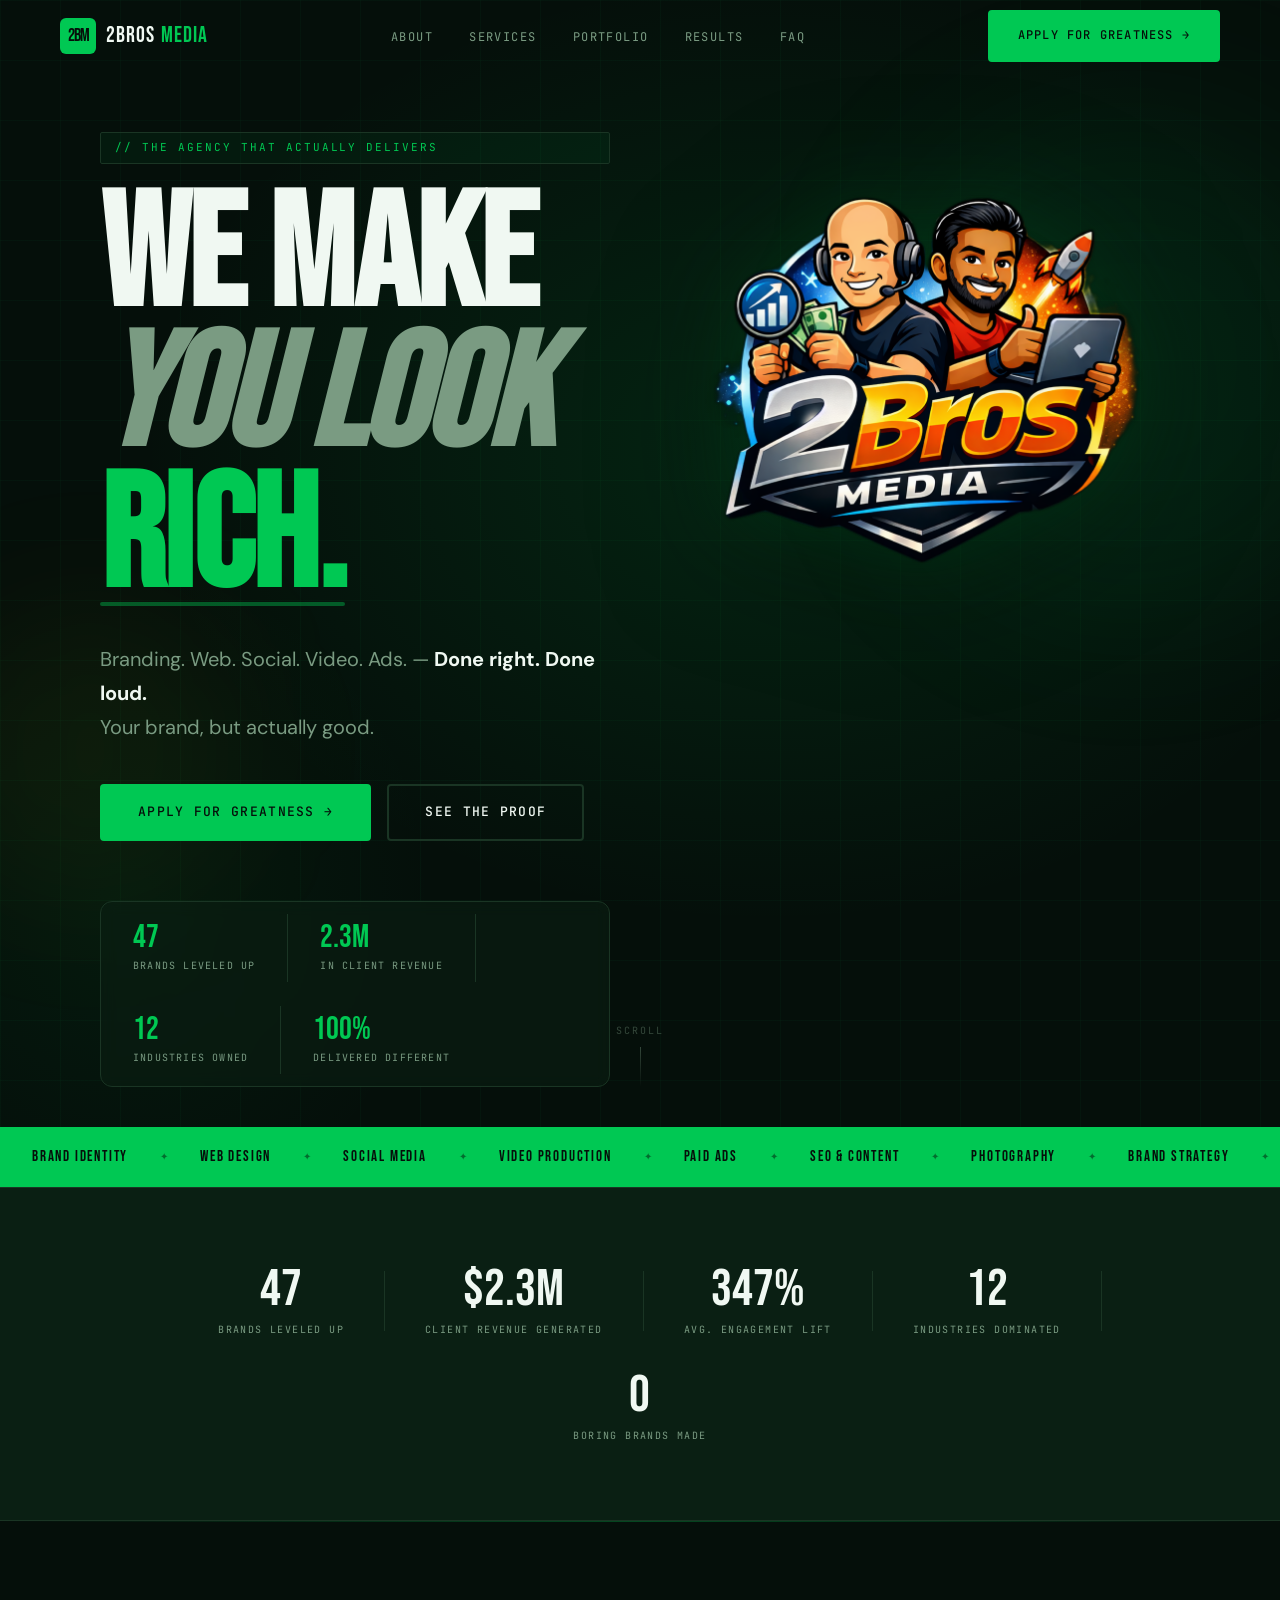
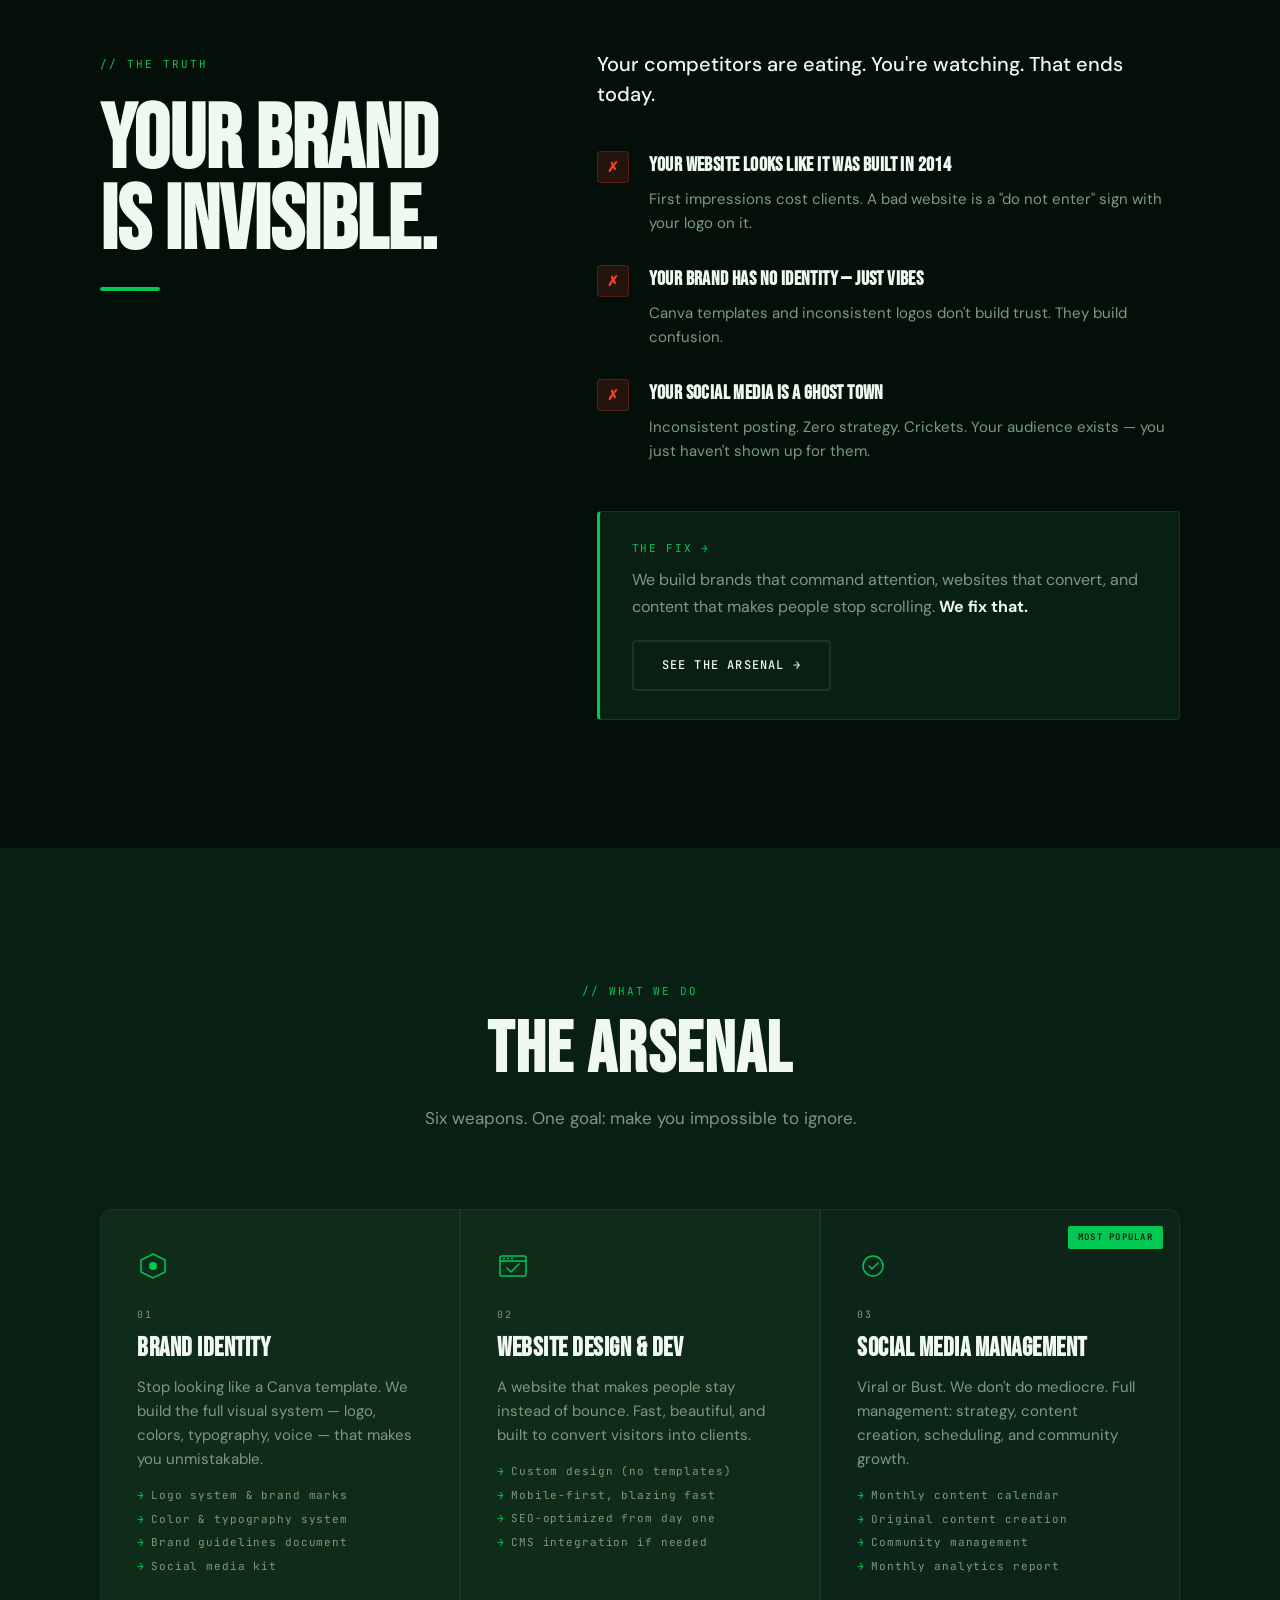
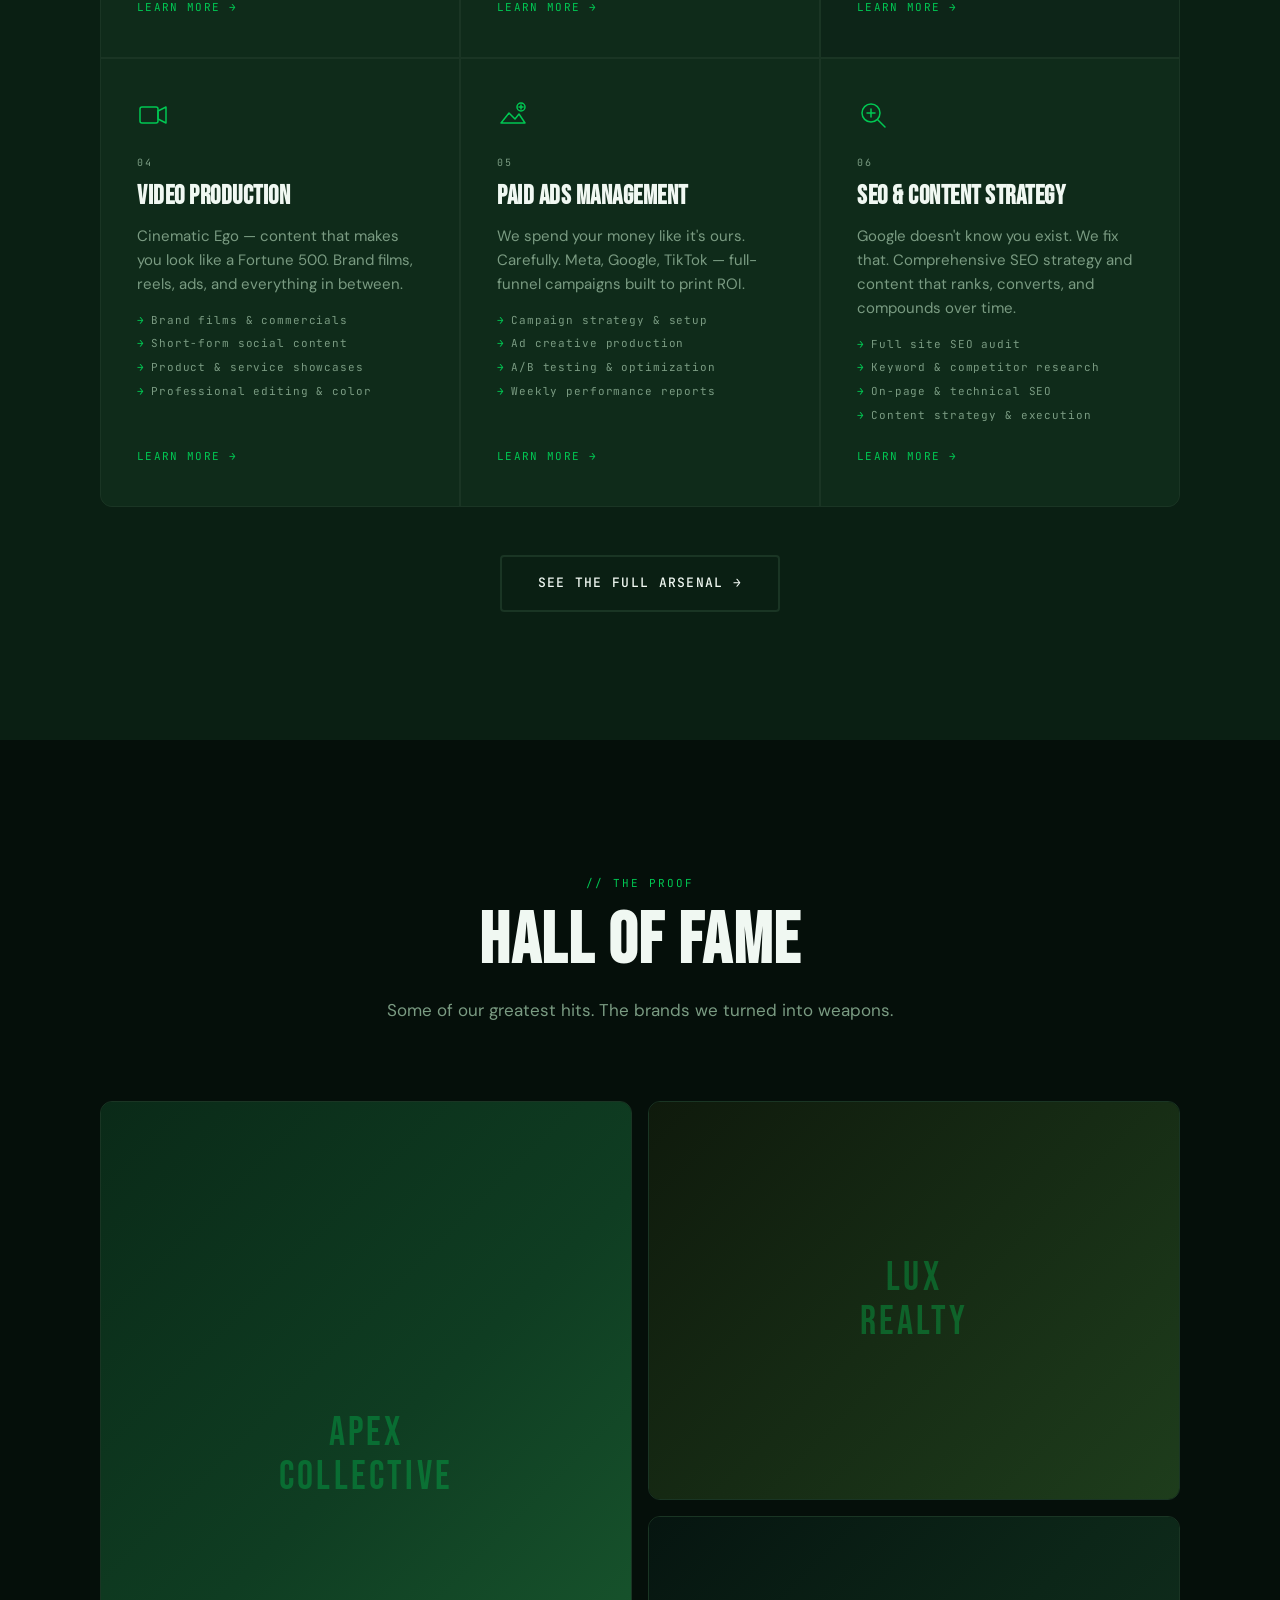
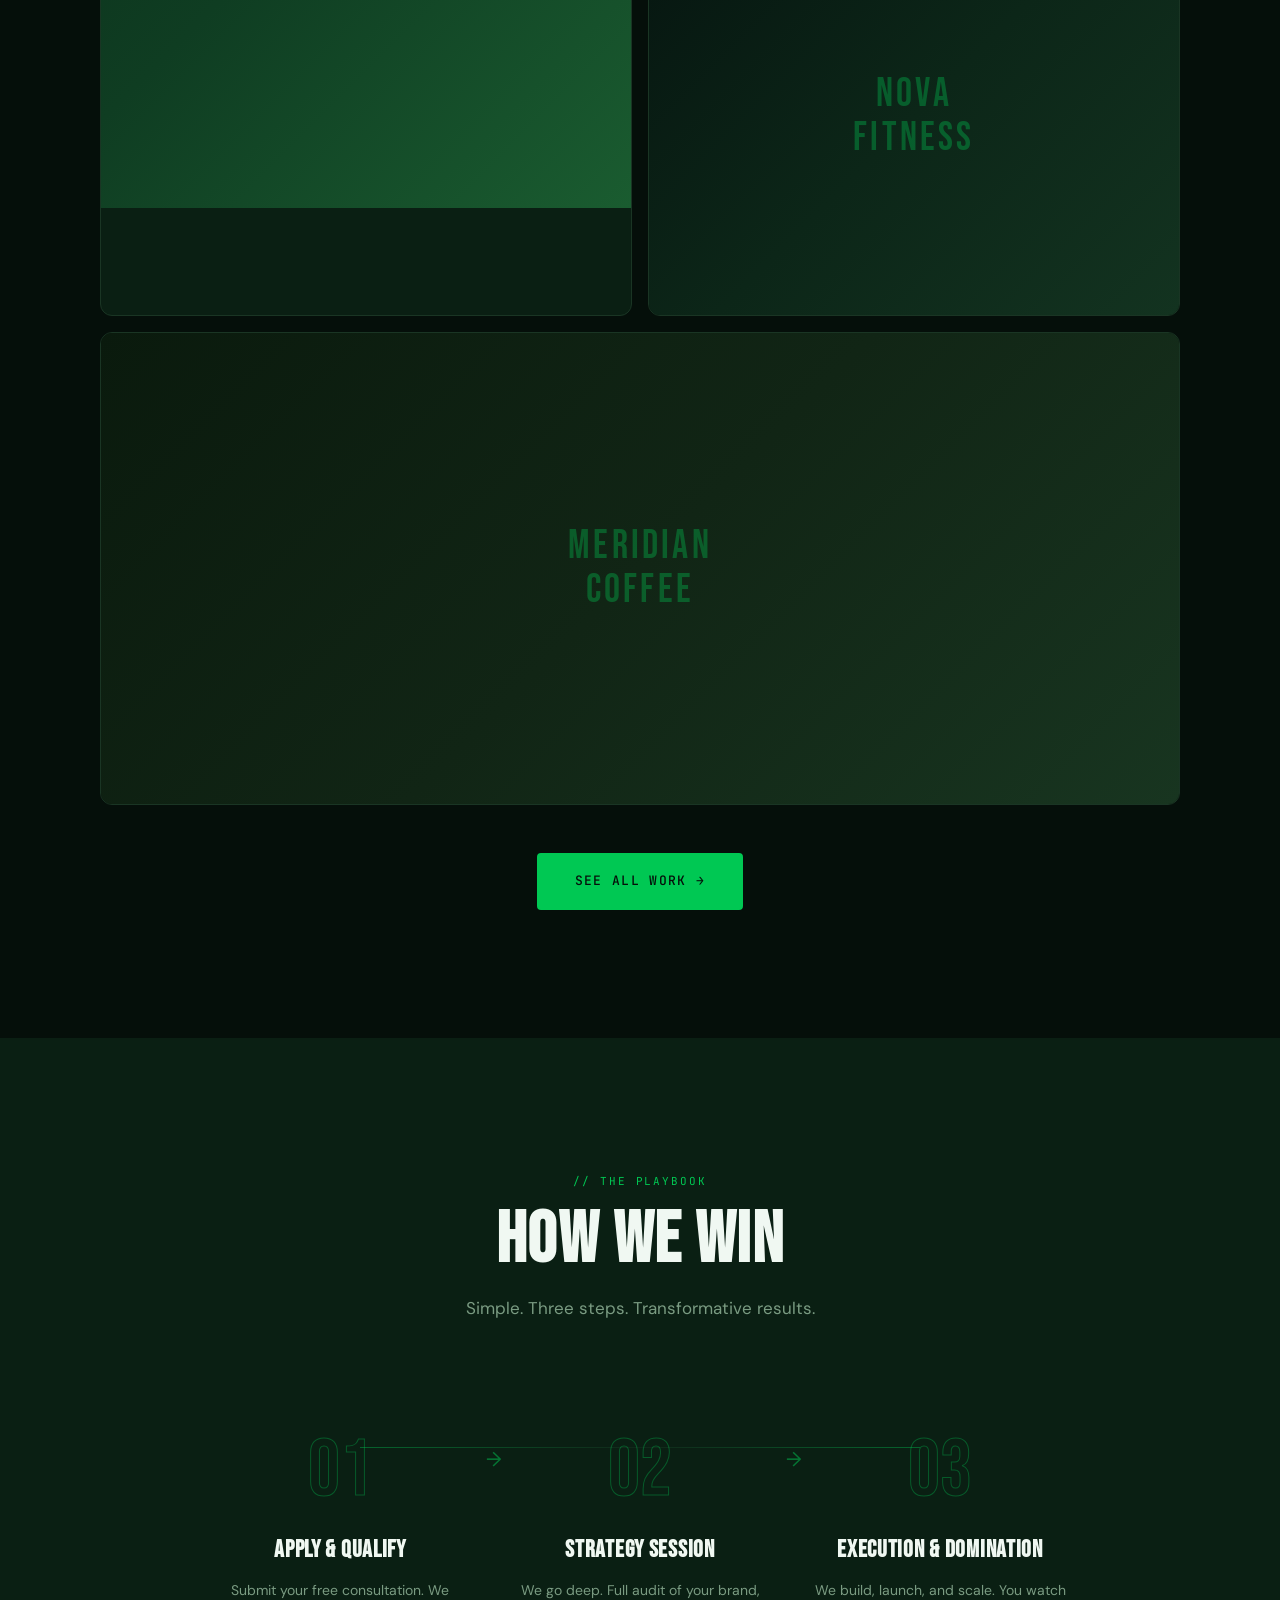
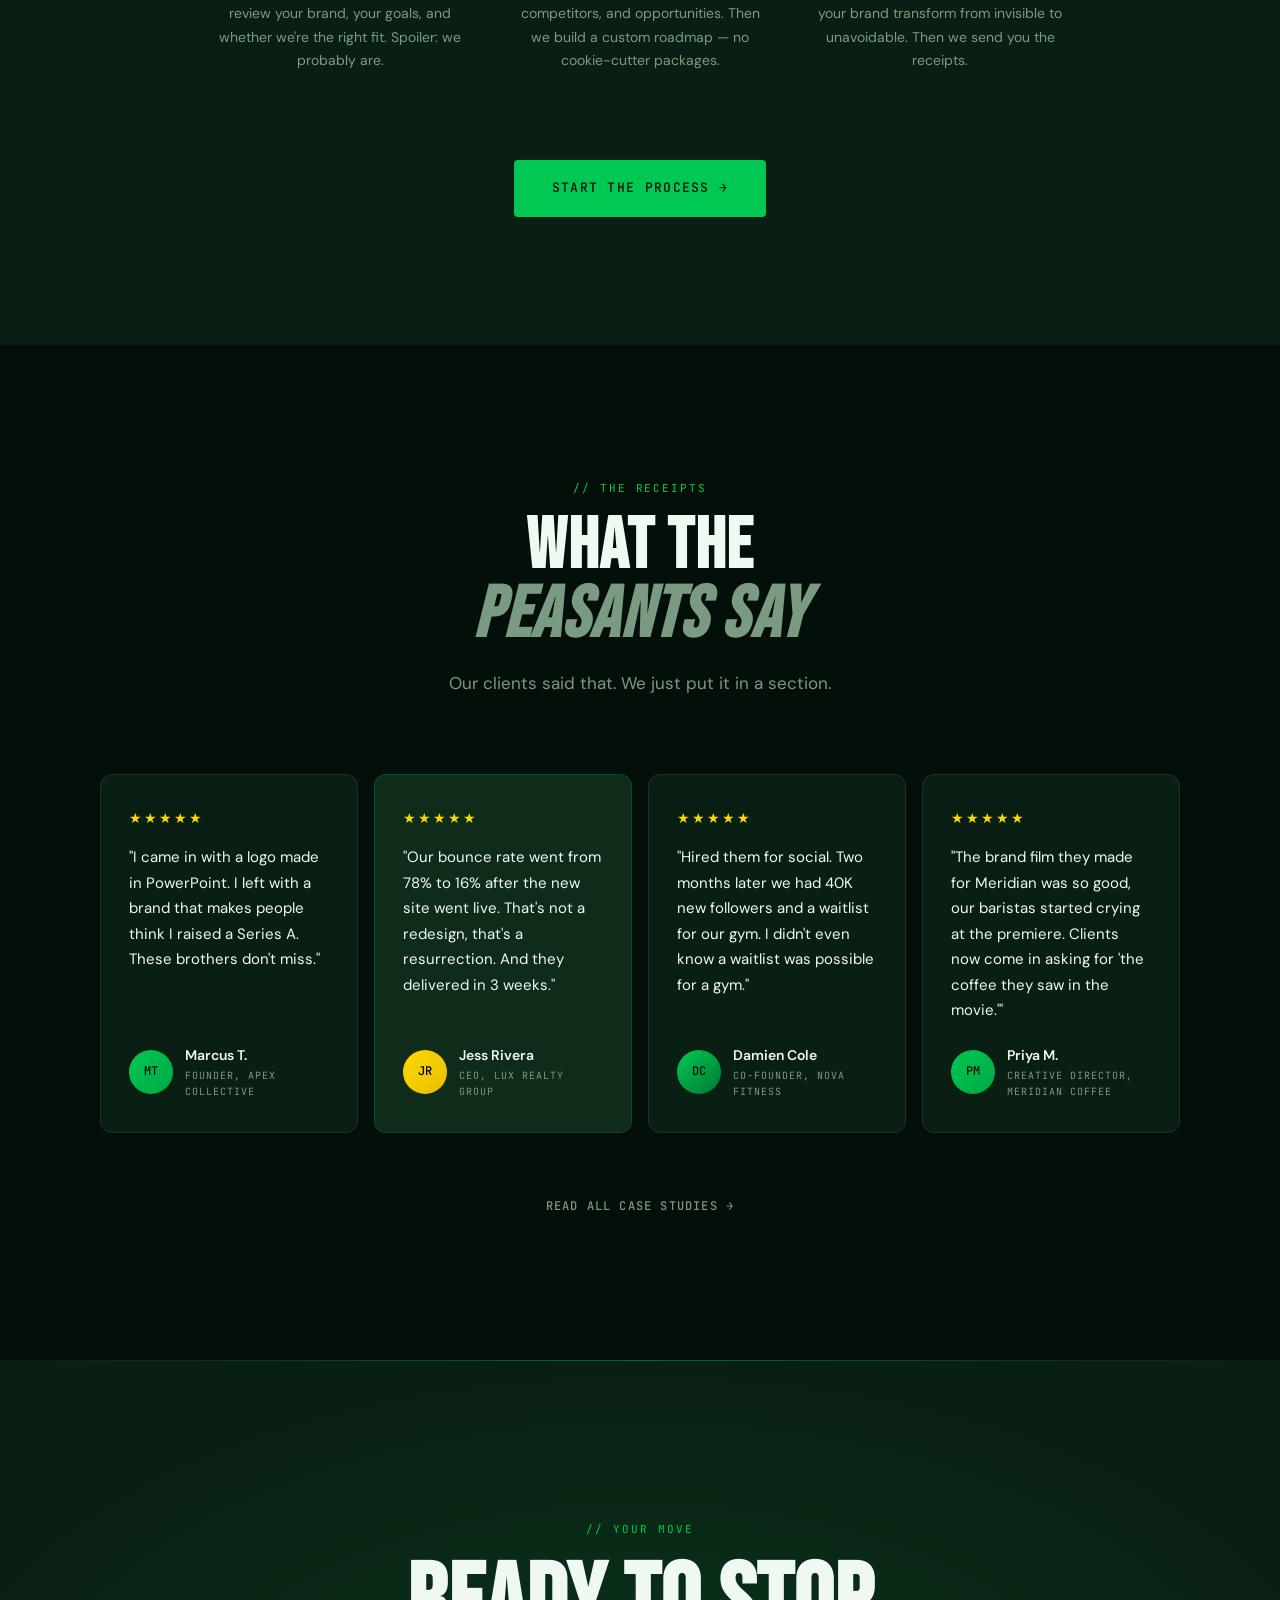
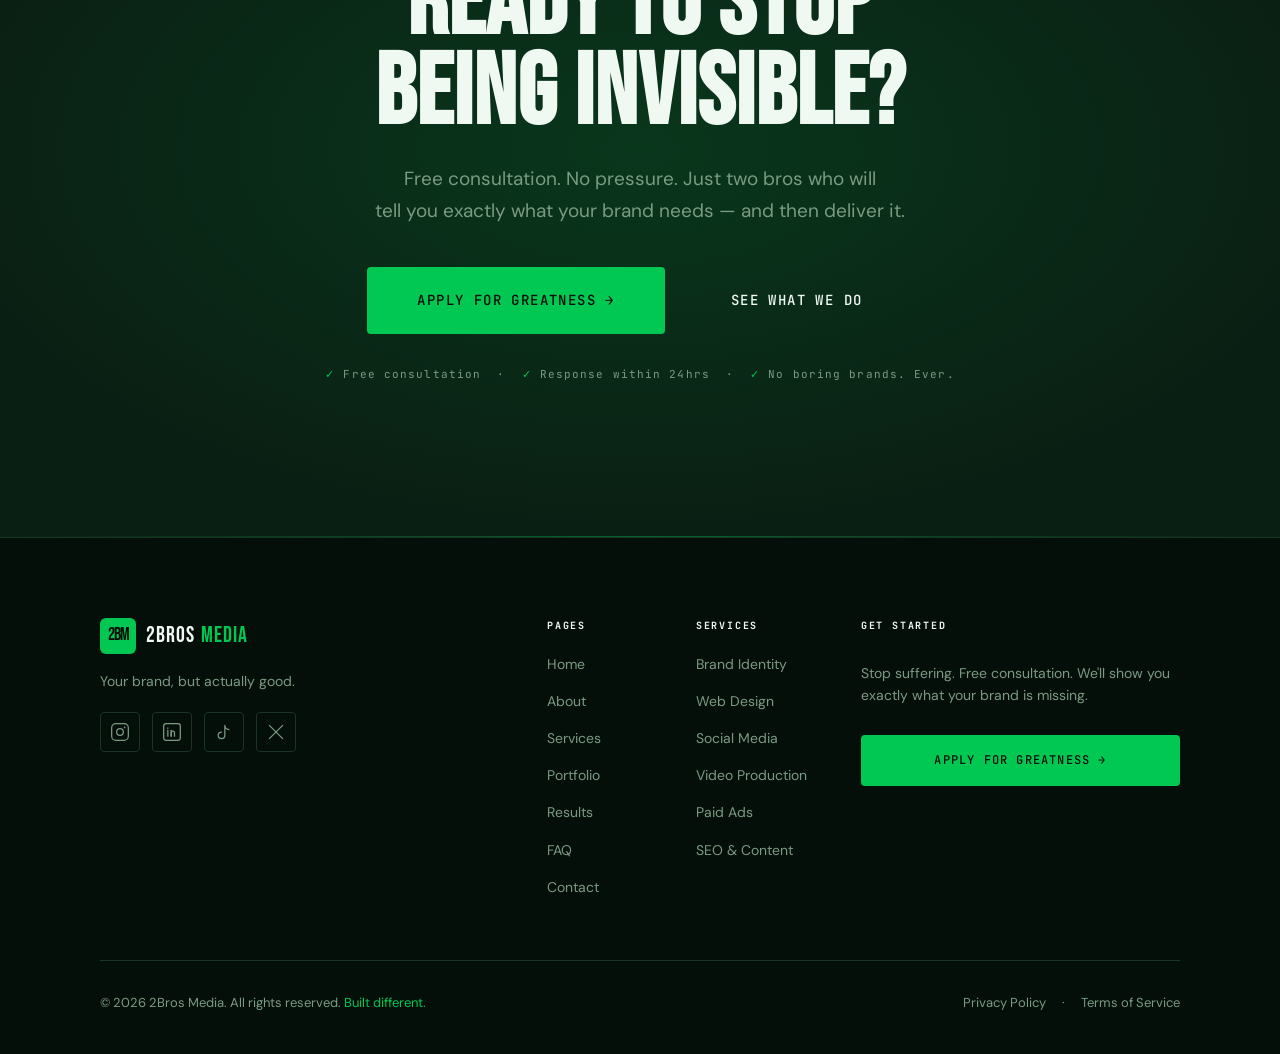
==== index.html @ 8191efb5 "Add GA4 button and conversion tracking Add GA4 button and conversion tracking" ====
<!DOCTYPE html>
<html lang="en">
<head>
  <!-- ============================================================
       PRIMARY META TAGS
  ============================================================ -->
  <meta charset="UTF-8">
  <meta name="viewport" content="width=device-width, initial-scale=1.0">
  <title>2Bros Media | Creative Agency That Actually Delivers</title>
  <meta name="description" content="2Bros Media is a creative agency that makes your brand look rich. Branding, web design, social media, video production, and paid ads — done right, done loud.">
  <meta name="keywords" content="creative agency, branding, web design, social media management, video production, paid ads, SEO, content strategy">
  <meta name="author" content="2Bros Media">
  <link rel="canonical" href="https://2bros.click/">

  <!-- Open Graph -->
  <meta property="og:type" content="website">
  <meta property="og:url" content="https://2bros.click/">
  <meta property="og:title" content="2Bros Media | Creative Agency That Actually Delivers">
  <meta property="og:description" content="We make your brand look rich. Branding, web, social, video — done right, done loud.">
  <meta property="og:image" content="https://2bros.click/assets/images/og-image.jpg">

  <!-- Twitter -->
  <meta name="twitter:card" content="summary_large_image">
  <meta name="twitter:site" content="@2brosmedia">
  <meta name="twitter:title" content="2Bros Media | Creative Agency That Actually Delivers">
  <meta name="twitter:description" content="We make your brand look rich. Branding, web, social, video — done right, done loud.">
  <meta name="twitter:image" content="https://2bros.click/assets/images/og-image.jpg">

  <!-- Favicons -->
  <link rel="icon" type="image/x-icon" href="/favicon.ico">
  <link rel="icon" type="image/png" sizes="32x32" href="/assets/images/favicon-32x32.png">
  <link rel="apple-touch-icon" href="/assets/images/apple-touch-icon.png">

  <!-- Structured Data -->
  <script type="application/ld+json">
  {
    "@context": "https://schema.org",
    "@type": "LocalBusiness",
    "name": "2Bros Media",
    "description": "Creative media agency specializing in branding, web design, social media, and video production.",
    "url": "https://2bros.click",
    "logo": "https://2bros.click/assets/images/logo.svg",
    "sameAs": [
      "https://instagram.com/2brosmedia",
      "https://linkedin.com/company/2brosmedia"
    ]
  }
  </script>

  <!-- Google Fonts Preconnect -->
  <link rel="preconnect" href="https://fonts.googleapis.com">
  <link rel="preconnect" href="https://fonts.gstatic.com" crossorigin>
  <link href="https://fonts.googleapis.com/css2?family=Bebas+Neue&family=DM+Sans:ital,opsz,wght@0,9..40,300;0,9..40,400;0,9..40,500;0,9..40,600;1,9..40,400&family=JetBrains+Mono:wght@400;500&display=swap" rel="stylesheet">

  <!-- ============================================================
       CRITICAL ABOVE-THE-FOLD CSS (inlined for performance)
  ============================================================ -->
  <style>
    /* ---- RESET & BASE ---- */
    *, *::before, *::after { box-sizing: border-box; margin: 0; padding: 0; }
    html { scroll-behavior: smooth; }
    body {
      background: var(--color-bg);
      color: var(--color-white);
      font-family: var(--font-body);
      font-size: 17px;
      line-height: 1.6;
      overflow-x: hidden;
    }
    img { display: block; max-width: 100%; }
    a { color: inherit; text-decoration: none; }
    ul { list-style: none; }
    button { cursor: pointer; border: none; background: none; font: inherit; }

    /* ---- CSS VARIABLES ---- */
    :root {
      --color-bg:        #050f0a;
      --color-surface:   #0a1f13;
      --color-surface-2: #0f2b1a;
      --color-emerald:   #00c853;
      --color-emerald-dim: #00a844;
      --color-gold:      #ffd700;
      --color-white:     #f0f8f2;
      --color-muted:     #7a9b82;
      --color-border:    #1a3524;
      --color-danger:    #ff3b30;

      --font-display: 'Bebas Neue', 'Impact', sans-serif;
      --font-body:    'DM Sans', 'Helvetica Neue', sans-serif;
      --font-mono:    'JetBrains Mono', monospace;

      --nav-h: 72px;
      --section-pad: clamp(80px, 10vw, 140px);
      --container: 1200px;
      --gutter: clamp(20px, 5vw, 60px);
      --radius: 4px;
      --radius-lg: 12px;
    }

    /* ---- NAV — CRITICAL ---- */
    .nav {
      position: fixed;
      top: 0; left: 0; right: 0;
      z-index: 1000;
      height: var(--nav-h);
      display: flex;
      align-items: center;
      padding: 0 var(--gutter);
      transition: background 0.3s ease, backdrop-filter 0.3s ease, border-bottom 0.3s ease;
    }
    .nav.scrolled {
      background: rgba(5, 15, 10, 0.92);
      backdrop-filter: blur(12px);
      -webkit-backdrop-filter: blur(12px);
      border-bottom: 1px solid var(--color-border);
    }
    .nav-inner {
      width: 100%;
      max-width: var(--container);
      margin: 0 auto;
      display: flex;
      align-items: center;
      justify-content: space-between;
      gap: 24px;
    }
    .nav-logo {
      display: flex;
      align-items: center;
      gap: 10px;
      flex-shrink: 0;
    }
    .nav-logo-mark {
      width: 36px;
      height: 36px;
      background: var(--color-emerald);
      border-radius: 6px;
      display: flex;
      align-items: center;
      justify-content: center;
      font-family: var(--font-display);
      font-size: 18px;
      color: var(--color-bg);
      letter-spacing: -1px;
    }
    .nav-logo-text {
      font-family: var(--font-display);
      font-size: 22px;
      letter-spacing: 0.05em;
      color: var(--color-white);
    }
    .nav-logo-text span { color: var(--color-emerald); }
    .nav-links {
      display: flex;
      align-items: center;
      gap: 36px;
    }
    .nav-links a {
      font-family: var(--font-mono);
      font-size: 12px;
      letter-spacing: 0.12em;
      text-transform: uppercase;
      color: var(--color-muted);
      transition: color 0.2s;
    }
    .nav-links a:hover,
    .nav-links a.active { color: var(--color-white); }
    .nav-cta {
      display: flex;
      align-items: center;
      gap: 16px;
    }

    /* ---- HERO — CRITICAL ---- */
    .hero {
      position: relative;
      min-height: 100vh;
      display: flex;
      flex-direction: column;
      justify-content: center;
      overflow: hidden;
      padding-top: var(--nav-h);
    }
    .hero-bg {
      position: absolute;
      inset: 0;
      background:
        radial-gradient(ellipse 70% 60% at 60% 40%, rgba(0,200,83,0.12) 0%, transparent 70%),
        radial-gradient(ellipse 40% 50% at 10% 80%, rgba(0,200,83,0.06) 0%, transparent 60%),
        var(--color-bg);
      z-index: 0;
    }
    .hero-grid-overlay {
      position: absolute;
      inset: 0;
      background-image:
        linear-gradient(rgba(0,200,83,0.04) 1px, transparent 1px),
        linear-gradient(90deg, rgba(0,200,83,0.04) 1px, transparent 1px);
      background-size: 60px 60px;
      z-index: 0;
    }
    .hero-content {
      position: relative;
      z-index: 1;
      max-width: var(--container);
      width: 100%;
      margin: 0 auto;
      padding: 0 var(--gutter);
      padding-top: 60px;
      padding-bottom: 40px;
    }
  </style>

  <!-- Defer non-critical CSS -->
  <link rel="stylesheet" href="/assets/css/main.css">
<!-- Google tag (gtag.js) -->
<script async src="https://www.googletagmanager.com/gtag/js?id=G-SQSV4N3N9W"></script>
<script>
  window.dataLayer = window.dataLayer || [];
  function gtag(){dataLayer.push(arguments);}
  gtag('js', new Date());
  gtag('config', 'G-SQSV4N3N9W');
</script>
</head>

<body>

<!-- ============================================================
     NAVIGATION
============================================================ -->
<nav class="nav" id="main-nav" role="navigation" aria-label="Main navigation">
  <div class="nav-inner">

    <!-- Logo -->
    <a href="/" class="nav-logo" aria-label="2Bros Media — Home">
      <div class="nav-logo-mark" aria-hidden="true">2BM</div>
      <span class="nav-logo-text">2BROS <span>MEDIA</span></span>
    </a>

    <!-- Desktop Links -->
    <ul class="nav-links" role="list">
      <li><a href="/about/">About</a></li>
      <li><a href="/services/">Services</a></li>
      <li><a href="/portfolio/">Portfolio</a></li>
      <li><a href="/results/">Results</a></li>
      <li><a href="/faq/">FAQ</a></li>
    </ul>

    <!-- CTA + Hamburger -->
    <div class="nav-cta">
      <a href="/contact/" class="btn btn-primary" style="display:none" id="nav-cta-desktop">Apply For Greatness →</a>
      <button class="hamburger" id="hamburger" aria-label="Open menu" aria-expanded="false" aria-controls="mobile-menu">
        <span class="hamburger-line"></span>
        <span class="hamburger-line"></span>
        <span class="hamburger-line"></span>
      </button>
    </div>

  </div>
</nav>

<!-- Mobile Menu Overlay -->
<div class="mobile-menu" id="mobile-menu" role="dialog" aria-modal="true" aria-label="Mobile navigation">
  <button class="mobile-menu-close" id="mobile-close" aria-label="Close menu">✕</button>
  <nav>
    <ul class="mobile-menu-links" role="list">
      <li><a href="/" class="active">Home</a></li>
      <li><a href="/about/">About</a></li>
      <li><a href="/services/">Services</a></li>
      <li><a href="/portfolio/">Portfolio</a></li>
      <li><a href="/results/">Results</a></li>
      <li><a href="/faq/">FAQ</a></li>
    </ul>
    <a href="/contact/" class="btn btn-primary mobile-menu-cta">Apply For Greatness →</a>
  </nav>
</div>


<!-- ============================================================
     HERO SECTION
============================================================ -->
<section class="hero" id="hero" aria-labelledby="hero-headline">
  <div class="hero-bg" aria-hidden="true"></div>
  <div class="hero-grid-overlay" aria-hidden="true"></div>

  <!-- Floating accent shapes -->
  <div class="hero-accent hero-accent--1" aria-hidden="true"></div>
  <div class="hero-accent hero-accent--2" aria-hidden="true"></div>

  <div class="hero-content hero-content--split">

  <!-- Left: all the existing text -->
  <div class="hero-text-col">

    <div class="section-tag hero-pretag" data-animate="fadeUp">// THE AGENCY THAT ACTUALLY DELIVERS</div>

    <h1 class="hero-headline" id="hero-headline" data-animate="fadeUp" data-animate-delay="100">
      WE MAKE<br>
      <em class="hero-headline-em">YOU LOOK</em><br>
      <span class="hero-headline-rich">RICH.</span>
    </h1>

    <p class="hero-sub" data-animate="fadeUp" data-animate-delay="200">
      Branding. Web. Social. Video. Ads. — <strong>Done right. Done loud.</strong><br>
      Your brand, but actually good.
    </p>

    <div class="hero-ctas" data-animate="fadeUp" data-animate-delay="300">
      <a href="/contact/" class="btn btn-primary btn-lg">Apply For Greatness →</a>
      <a href="/portfolio/" class="btn btn-outline btn-lg">See the Proof</a>
    </div>

    <div class="hero-stats" data-animate="fadeUp" data-animate-delay="400">
      <div class="hero-stat">
        <span class="hero-stat-num" data-counter="47">0</span>
        <span class="hero-stat-label">Brands Leveled Up</span>
      </div>
      <div class="hero-stat-divider" aria-hidden="true"></div>
      <div class="hero-stat">
        <span class="hero-stat-num"><span data-counter="2.3">0</span>M</span>
        <span class="hero-stat-label">In Client Revenue</span>
      </div>
      <div class="hero-stat-divider" aria-hidden="true"></div>
      <div class="hero-stat">
        <span class="hero-stat-num"><span data-counter="12">0</span></span>
        <span class="hero-stat-label">Industries Owned</span>
      </div>
      <div class="hero-stat-divider" aria-hidden="true"></div>
      <div class="hero-stat">
        <span class="hero-stat-num"><span data-counter="100">0</span>%</span>
        <span class="hero-stat-label">Delivered Different</span>
      </div>
    </div>

  </div><!-- /hero-text-col -->

  <!-- Right: brand logo image -->
  <div class="hero-img-col" data-animate="fadeUp" data-animate-delay="150">
    <img
      src="/assets/images/2bros-logo.png"
      alt="2Bros Media — two founders with marketing icons and rocket"
      class="hero-brand-img"
      width="560"
      height="560"
      loading="eager"
    >
  </div>

</div><!-- /hero-content -->

  <!-- Scroll indicator -->
  <div class="hero-scroll" aria-hidden="true">
    <span class="hero-scroll-label">SCROLL</span>
    <div class="hero-scroll-line"></div>
  </div>

</section><!-- /hero -->


<!-- ============================================================
     MARQUEE — BUZZWORD TICKER
============================================================ -->
<div class="marquee-section" aria-hidden="true">
  <div class="marquee-wrapper">
    <div class="marquee-track">
      <span class="marquee-item">BRAND IDENTITY</span>
      <span class="marquee-dot">✦</span>
      <span class="marquee-item">WEB DESIGN</span>
      <span class="marquee-dot">✦</span>
      <span class="marquee-item">SOCIAL MEDIA</span>
      <span class="marquee-dot">✦</span>
      <span class="marquee-item">VIDEO PRODUCTION</span>
      <span class="marquee-dot">✦</span>
      <span class="marquee-item">PAID ADS</span>
      <span class="marquee-dot">✦</span>
      <span class="marquee-item">SEO &amp; CONTENT</span>
      <span class="marquee-dot">✦</span>
      <span class="marquee-item">PHOTOGRAPHY</span>
      <span class="marquee-dot">✦</span>
      <span class="marquee-item">BRAND STRATEGY</span>
      <span class="marquee-dot">✦</span>
      <!-- Duplicate for seamless loop -->
      <span class="marquee-item">BRAND IDENTITY</span>
      <span class="marquee-dot">✦</span>
      <span class="marquee-item">WEB DESIGN</span>
      <span class="marquee-dot">✦</span>
      <span class="marquee-item">SOCIAL MEDIA</span>
      <span class="marquee-dot">✦</span>
      <span class="marquee-item">VIDEO PRODUCTION</span>
      <span class="marquee-dot">✦</span>
      <span class="marquee-item">PAID ADS</span>
      <span class="marquee-dot">✦</span>
      <span class="marquee-item">SEO &amp; CONTENT</span>
      <span class="marquee-dot">✦</span>
      <span class="marquee-item">PHOTOGRAPHY</span>
      <span class="marquee-dot">✦</span>
      <span class="marquee-item">BRAND STRATEGY</span>
      <span class="marquee-dot">✦</span>
    </div>
  </div>
</div>


<!-- ============================================================
     SOCIAL PROOF BAR
============================================================ -->
<section class="proof-bar" aria-label="Social proof and client statistics">
  <div class="container">
    <div class="proof-bar-inner">

      <div class="proof-stat" data-animate="fadeUp">
        <span class="proof-stat-num" data-counter="47">0</span>
        <span class="proof-stat-label">Brands Leveled Up</span>
      </div>
      <div class="proof-divider" aria-hidden="true"></div>
      <div class="proof-stat" data-animate="fadeUp" data-animate-delay="80">
        <span class="proof-stat-num">$<span data-counter="2.3">0</span>M</span>
        <span class="proof-stat-label">Client Revenue Generated</span>
      </div>
      <div class="proof-divider" aria-hidden="true"></div>
      <div class="proof-stat" data-animate="fadeUp" data-animate-delay="160">
        <span class="proof-stat-num"><span data-counter="347">0</span>%</span>
        <span class="proof-stat-label">Avg. Engagement Lift</span>
      </div>
      <div class="proof-divider" aria-hidden="true"></div>
      <div class="proof-stat" data-animate="fadeUp" data-animate-delay="240">
        <span class="proof-stat-num"><span data-counter="12">0</span></span>
        <span class="proof-stat-label">Industries Dominated</span>
      </div>
      <div class="proof-divider" aria-hidden="true"></div>
      <div class="proof-stat" data-animate="fadeUp" data-animate-delay="320">
        <span class="proof-stat-num"><span data-counter="0">0</span></span>
        <span class="proof-stat-label">Boring Brands Made</span>
      </div>

    </div>
  </div>
</section>


<!-- ============================================================
     PROBLEM / AGITATION SECTION
============================================================ -->
<section class="problem-section section-pad" aria-labelledby="problem-headline">
  <div class="container">

    <div class="problem-layout">

      <!-- Left: The indictment -->
      <div class="problem-left" data-animate="fadeUp">
        <span class="section-tag">// THE TRUTH</span>
        <h2 class="problem-headline" id="problem-headline">
          YOUR BRAND<br>IS INVISIBLE.
        </h2>
        <div class="problem-accent-line" aria-hidden="true"></div>
      </div>

      <!-- Right: The breakdown -->
      <div class="problem-right">
        <p class="problem-intro" data-animate="fadeUp" data-animate-delay="80">
          Your competitors are eating. You're watching. That ends today.
        </p>

        <div class="problem-points" data-stagger>
          <div class="problem-point" data-animate="fadeUp">
            <div class="problem-point-icon" aria-hidden="true">✗</div>
            <div>
              <h3 class="problem-point-title">Your website looks like it was built in 2014</h3>
              <p class="problem-point-desc">First impressions cost clients. A bad website is a "do not enter" sign with your logo on it.</p>
            </div>
          </div>
          <div class="problem-point" data-animate="fadeUp">
            <div class="problem-point-icon" aria-hidden="true">✗</div>
            <div>
              <h3 class="problem-point-title">Your brand has no identity — just vibes</h3>
              <p class="problem-point-desc">Canva templates and inconsistent logos don't build trust. They build confusion.</p>
            </div>
          </div>
          <div class="problem-point" data-animate="fadeUp">
            <div class="problem-point-icon" aria-hidden="true">✗</div>
            <div>
              <h3 class="problem-point-title">Your social media is a ghost town</h3>
              <p class="problem-point-desc">Inconsistent posting. Zero strategy. Crickets. Your audience exists — you just haven't shown up for them.</p>
            </div>
          </div>
        </div>

        <div class="problem-solution" data-animate="fadeUp" data-animate-delay="320">
          <span class="problem-solution-label">THE FIX →</span>
          <p>We build brands that command attention, websites that convert, and content that makes people stop scrolling. <strong>We fix that.</strong></p>
          <a href="/services/" class="btn btn-outline" style="margin-top:20px">See The Arsenal →</a>
        </div>

      </div><!-- /problem-right -->

    </div><!-- /problem-layout -->

  </div>
</section>


<!-- ============================================================
     SERVICES PREVIEW
============================================================ -->
<section class="services-section section-pad" aria-labelledby="services-headline">
  <div class="container">

    <div class="section-header" data-animate="fadeUp">
      <span class="section-tag">// WHAT WE DO</span>
      <h2 class="section-headline" id="services-headline">THE ARSENAL</h2>
      <p class="section-sub">Six weapons. One goal: make you impossible to ignore.</p>
    </div>

    <div class="services-grid" data-stagger>

      <!-- Service 1: Brand Identity -->
      <article class="service-card" data-animate="fadeUp" aria-label="Brand Identity service">
        <div class="service-card-icon" aria-hidden="true">
          <svg width="32" height="32" viewBox="0 0 32 32" fill="none" aria-hidden="true">
            <path d="M16 4L28 10V22L16 28L4 22V10L16 4Z" stroke="currentColor" stroke-width="1.5" fill="none"/>
            <circle cx="16" cy="16" r="4" fill="currentColor"/>
          </svg>
        </div>
        <span class="service-card-tag">01</span>
        <h3 class="service-card-title">Brand Identity</h3>
        <p class="service-card-desc">Stop looking like a Canva template. We build the full visual system — logo, colors, typography, voice — that makes you unmistakable.</p>
        <ul class="service-card-list" aria-label="Brand Identity deliverables">
          <li>Logo system &amp; brand marks</li>
          <li>Color &amp; typography system</li>
          <li>Brand guidelines document</li>
          <li>Social media kit</li>
        </ul>
        <a href="/services/#brand-identity" class="service-card-link" aria-label="Learn more about Brand Identity">Learn More →</a>
      </article>

      <!-- Service 2: Web Design -->
      <article class="service-card" data-animate="fadeUp" aria-label="Website Design and Development service">
        <div class="service-card-icon" aria-hidden="true">
          <svg width="32" height="32" viewBox="0 0 32 32" fill="none" aria-hidden="true">
            <rect x="3" y="6" width="26" height="20" rx="2" stroke="currentColor" stroke-width="1.5" fill="none"/>
            <path d="M3 11H29" stroke="currentColor" stroke-width="1.5"/>
            <circle cx="7" cy="8.5" r="1" fill="currentColor"/>
            <circle cx="11" cy="8.5" r="1" fill="currentColor"/>
            <circle cx="15" cy="8.5" r="1" fill="currentColor"/>
            <path d="M10 18L14 22L22 14" stroke="currentColor" stroke-width="1.5" stroke-linecap="round"/>
          </svg>
        </div>
        <span class="service-card-tag">02</span>
        <h3 class="service-card-title">Website Design &amp; Dev</h3>
        <p class="service-card-desc">A website that makes people stay instead of bounce. Fast, beautiful, and built to convert visitors into clients.</p>
        <ul class="service-card-list" aria-label="Website Design deliverables">
          <li>Custom design (no templates)</li>
          <li>Mobile-first, blazing fast</li>
          <li>SEO-optimized from day one</li>
          <li>CMS integration if needed</li>
        </ul>
        <a href="/services/#web-design" class="service-card-link" aria-label="Learn more about Website Design">Learn More →</a>
      </article>

      <!-- Service 3: Social Media -->
      <article class="service-card service-card--featured" data-animate="fadeUp" aria-label="Social Media Management service">
        <div class="service-card-featured-tag" aria-label="Most popular service">MOST POPULAR</div>
        <div class="service-card-icon" aria-hidden="true">
          <svg width="32" height="32" viewBox="0 0 32 32" fill="none" aria-hidden="true">
            <path d="M16 6C10.477 6 6 10.477 6 16s4.477 10 10 10 10-4.477 10-10S21.523 6 16 6z" stroke="currentColor" stroke-width="1.5" fill="none"/>
            <path d="M12 16l3 3 6-6" stroke="currentColor" stroke-width="1.5" stroke-linecap="round" stroke-linejoin="round"/>
          </svg>
        </div>
        <span class="service-card-tag">03</span>
        <h3 class="service-card-title">Social Media Management</h3>
        <p class="service-card-desc">Viral or Bust. We don't do mediocre. Full management: strategy, content creation, scheduling, and community growth.</p>
        <ul class="service-card-list" aria-label="Social Media deliverables">
          <li>Monthly content calendar</li>
          <li>Original content creation</li>
          <li>Community management</li>
          <li>Monthly analytics report</li>
        </ul>
        <a href="/services/#social-media" class="service-card-link" aria-label="Learn more about Social Media Management">Learn More →</a>
      </article>

      <!-- Service 4: Video Production -->
      <article class="service-card" data-animate="fadeUp" aria-label="Video Production service">
        <div class="service-card-icon" aria-hidden="true">
          <svg width="32" height="32" viewBox="0 0 32 32" fill="none" aria-hidden="true">
            <rect x="3" y="8" width="18" height="16" rx="2" stroke="currentColor" stroke-width="1.5" fill="none"/>
            <path d="M21 12l8-4v16l-8-4V12z" stroke="currentColor" stroke-width="1.5" stroke-linejoin="round" fill="none"/>
          </svg>
        </div>
        <span class="service-card-tag">04</span>
        <h3 class="service-card-title">Video Production</h3>
        <p class="service-card-desc">Cinematic Ego — content that makes you look like a Fortune 500. Brand films, reels, ads, and everything in between.</p>
        <ul class="service-card-list" aria-label="Video Production deliverables">
          <li>Brand films &amp; commercials</li>
          <li>Short-form social content</li>
          <li>Product &amp; service showcases</li>
          <li>Professional editing &amp; color</li>
        </ul>
        <a href="/services/#video" class="service-card-link" aria-label="Learn more about Video Production">Learn More →</a>
      </article>

      <!-- Service 5: Paid Ads -->
      <article class="service-card" data-animate="fadeUp" aria-label="Paid Ads Management service">
        <div class="service-card-icon" aria-hidden="true">
          <svg width="32" height="32" viewBox="0 0 32 32" fill="none" aria-hidden="true">
            <path d="M4 24L12 14l6 6 4-5 6 9H4z" stroke="currentColor" stroke-width="1.5" stroke-linejoin="round" fill="none"/>
            <circle cx="24" cy="8" r="4" stroke="currentColor" stroke-width="1.5" fill="none"/>
            <path d="M22 8h4M24 6v4" stroke="currentColor" stroke-width="1.5" stroke-linecap="round"/>
          </svg>
        </div>
        <span class="service-card-tag">05</span>
        <h3 class="service-card-title">Paid Ads Management</h3>
        <p class="service-card-desc">We spend your money like it's ours. Carefully. Meta, Google, TikTok — full-funnel campaigns built to print ROI.</p>
        <ul class="service-card-list" aria-label="Paid Ads deliverables">
          <li>Campaign strategy &amp; setup</li>
          <li>Ad creative production</li>
          <li>A/B testing &amp; optimization</li>
          <li>Weekly performance reports</li>
        </ul>
        <a href="/services/#paid-ads" class="service-card-link" aria-label="Learn more about Paid Ads">Learn More →</a>
      </article>

      <!-- Service 6: SEO -->
      <article class="service-card" data-animate="fadeUp" aria-label="SEO and Content Strategy service">
        <div class="service-card-icon" aria-hidden="true">
          <svg width="32" height="32" viewBox="0 0 32 32" fill="none" aria-hidden="true">
            <circle cx="14" cy="14" r="9" stroke="currentColor" stroke-width="1.5" fill="none"/>
            <path d="M21 21l7 7" stroke="currentColor" stroke-width="1.5" stroke-linecap="round"/>
            <path d="M10 14h8M14 10v8" stroke="currentColor" stroke-width="1.5" stroke-linecap="round"/>
          </svg>
        </div>
        <span class="service-card-tag">06</span>
        <h3 class="service-card-title">SEO &amp; Content Strategy</h3>
        <p class="service-card-desc">Google doesn't know you exist. We fix that. Comprehensive SEO strategy and content that ranks, converts, and compounds over time.</p>
        <ul class="service-card-list" aria-label="SEO deliverables">
          <li>Full site SEO audit</li>
          <li>Keyword &amp; competitor research</li>
          <li>On-page &amp; technical SEO</li>
          <li>Content strategy &amp; execution</li>
        </ul>
        <a href="/services/#seo" class="service-card-link" aria-label="Learn more about SEO">Learn More →</a>
      </article>

    </div><!-- /services-grid -->

    <div class="services-footer" data-animate="fadeUp">
      <a href="/services/" class="btn btn-outline btn-lg">See the Full Arsenal →</a>
    </div>

  </div>
</section>


<!-- ============================================================
     PORTFOLIO PREVIEW
============================================================ -->
<section class="portfolio-section section-pad" aria-labelledby="portfolio-headline">
  <div class="container">

    <div class="section-header" data-animate="fadeUp">
      <span class="section-tag">// THE PROOF</span>
      <h2 class="section-headline" id="portfolio-headline">HALL OF FAME</h2>
      <p class="section-sub">Some of our greatest hits. The brands we turned into weapons.</p>
    </div>

    <div class="portfolio-grid" data-stagger>

      <!-- Portfolio Item 1 -->
      <article class="portfolio-card portfolio-card--large" data-animate="fadeUp" aria-label="Apex Collective brand identity portfolio item">
        <div class="portfolio-card-img" role="img" aria-label="Apex Collective brand identity project — bold geometric logo on dark background" style="background: linear-gradient(135deg, #0a2a18 0%, #0f3d22 50%, #1a5c30 100%);">
          <div class="portfolio-card-placeholder" aria-hidden="true">
            <span>APEX<br>COLLECTIVE</span>
          </div>
        </div>
        <div class="portfolio-card-overlay">
          <span class="portfolio-card-category">Branding</span>
          <h3 class="portfolio-card-title">Apex Collective</h3>
          <p class="portfolio-card-result">↑ 280% brand recognition within 60 days</p>
          <a href="/portfolio/" class="portfolio-card-cta" aria-label="View Apex Collective project">View Project →</a>
        </div>
      </article>

      <!-- Portfolio Item 2 -->
      <article class="portfolio-card" data-animate="fadeUp" data-animate-delay="80" aria-label="Lux Realty web design portfolio item">
        <div class="portfolio-card-img" role="img" aria-label="Lux Realty website design — luxury real estate web project" style="background: linear-gradient(135deg, #0f1a0c 0%, #162b14 50%, #1e3d1c 100%);">
          <div class="portfolio-card-placeholder" aria-hidden="true">
            <span>LUX<br>REALTY</span>
          </div>
        </div>
        <div class="portfolio-card-overlay">
          <span class="portfolio-card-category">Web Design</span>
          <h3 class="portfolio-card-title">Lux Realty</h3>
          <p class="portfolio-card-result">↓ 62% bounce rate after redesign</p>
          <a href="/portfolio/" class="portfolio-card-cta" aria-label="View Lux Realty project">View Project →</a>
        </div>
      </article>

      <!-- Portfolio Item 3 -->
      <article class="portfolio-card" data-animate="fadeUp" data-animate-delay="160" aria-label="Nova Fitness social media portfolio item">
        <div class="portfolio-card-img" role="img" aria-label="Nova Fitness social media — content strategy and growth campaign" style="background: linear-gradient(135deg, #061510 0%, #0c2618 50%, #133320 100%);">
          <div class="portfolio-card-placeholder" aria-hidden="true">
            <span>NOVA<br>FITNESS</span>
          </div>
        </div>
        <div class="portfolio-card-overlay">
          <span class="portfolio-card-category">Social Media</span>
          <h3 class="portfolio-card-title">Nova Fitness</h3>
          <p class="portfolio-card-result">↑ 347% engagement in 90 days</p>
          <a href="/portfolio/" class="portfolio-card-cta" aria-label="View Nova Fitness project">View Project →</a>
        </div>
      </article>

      <!-- Portfolio Item 4 -->
      <article class="portfolio-card portfolio-card--wide" data-animate="fadeUp" data-animate-delay="240" aria-label="Meridian Coffee video production portfolio item">
        <div class="portfolio-card-img" role="img" aria-label="Meridian Coffee brand film — cinematic video production project" style="background: linear-gradient(135deg, #0a1a0d 0%, #112515 50%, #183520 100%);">
          <div class="portfolio-card-placeholder" aria-hidden="true">
            <span>MERIDIAN<br>COFFEE</span>
          </div>
        </div>
        <div class="portfolio-card-overlay">
          <span class="portfolio-card-category">Video Production</span>
          <h3 class="portfolio-card-title">Meridian Coffee</h3>
          <p class="portfolio-card-result">Brand film generated $180K in attributed revenue</p>
          <a href="/portfolio/" class="portfolio-card-cta" aria-label="View Meridian Coffee project">View Project →</a>
        </div>
      </article>

    </div><!-- /portfolio-grid -->

    <div class="portfolio-footer" data-animate="fadeUp">
      <a href="/portfolio/" class="btn btn-primary btn-lg">See All Work →</a>
    </div>

  </div>
</section>


<!-- ============================================================
     HOW IT WORKS — 3-STEP PROCESS
============================================================ -->
<section class="process-section section-pad" aria-labelledby="process-headline">
  <div class="container">

    <div class="section-header" data-animate="fadeUp">
      <span class="section-tag">// THE PLAYBOOK</span>
      <h2 class="section-headline" id="process-headline">HOW WE WIN</h2>
      <p class="section-sub">Simple. Three steps. Transformative results.</p>
    </div>

    <div class="process-steps" data-stagger>

      <div class="process-step" data-animate="fadeUp">
        <div class="process-step-number" aria-hidden="true">01</div>
        <div class="process-step-content">
          <h3 class="process-step-title">Apply &amp; Qualify</h3>
          <p class="process-step-desc">Submit your free consultation. We review your brand, your goals, and whether we're the right fit. Spoiler: we probably are.</p>
        </div>
        <div class="process-step-arrow" aria-hidden="true">→</div>
      </div>

      <div class="process-step" data-animate="fadeUp" data-animate-delay="160">
        <div class="process-step-number" aria-hidden="true">02</div>
        <div class="process-step-content">
          <h3 class="process-step-title">Strategy Session</h3>
          <p class="process-step-desc">We go deep. Full audit of your brand, competitors, and opportunities. Then we build a custom roadmap — no cookie-cutter packages.</p>
        </div>
        <div class="process-step-arrow" aria-hidden="true">→</div>
      </div>

      <div class="process-step" data-animate="fadeUp" data-animate-delay="320">
        <div class="process-step-number" aria-hidden="true">03</div>
        <div class="process-step-content">
          <h3 class="process-step-title">Execution &amp; Domination</h3>
          <p class="process-step-desc">We build, launch, and scale. You watch your brand transform from invisible to unavoidable. Then we send you the receipts.</p>
        </div>
        <div class="process-step-arrow process-step-arrow--hidden" aria-hidden="true">→</div>
      </div>

    </div><!-- /process-steps -->

    <div class="process-cta" data-animate="fadeUp">
      <a href="/contact/" class="btn btn-primary btn-lg">Start the Process →</a>
    </div>

  </div>
</section>


<!-- ============================================================
     TESTIMONIALS — "WHAT THE PEASANTS SAY"
============================================================ -->
<section class="testimonials-section section-pad" aria-labelledby="testimonials-headline">
  <div class="container">

    <div class="section-header" data-animate="fadeUp">
      <span class="section-tag">// THE RECEIPTS</span>
      <h2 class="section-headline" id="testimonials-headline">WHAT THE<br><em>PEASANTS SAY</em></h2>
      <p class="section-sub">Our clients said that. We just put it in a section.</p>
    </div>

    <div class="testimonials-grid" data-stagger>

      <article class="testimonial-card" data-animate="fadeUp" aria-label="Testimonial from Marcus T, founder">
        <div class="testimonial-rating" aria-label="5 out of 5 stars">
          <span aria-hidden="true">★★★★★</span>
        </div>
        <blockquote class="testimonial-quote">
          "I came in with a logo made in PowerPoint. I left with a brand that makes people think I raised a Series A. These brothers don't miss."
        </blockquote>
        <div class="testimonial-author">
          <div class="testimonial-avatar" role="img" aria-label="Marcus T profile photo placeholder" style="background: linear-gradient(135deg, #00c853 0%, #00a844 100%);">
            <span aria-hidden="true">MT</span>
          </div>
          <div>
            <strong class="testimonial-name">Marcus T.</strong>
            <span class="testimonial-title">Founder, Apex Collective</span>
          </div>
        </div>
      </article>

      <article class="testimonial-card testimonial-card--highlight" data-animate="fadeUp" data-animate-delay="80" aria-label="Testimonial from Jess Rivera, CEO">
        <div class="testimonial-rating" aria-label="5 out of 5 stars">
          <span aria-hidden="true">★★★★★</span>
        </div>
        <blockquote class="testimonial-quote">
          "Our bounce rate went from 78% to 16% after the new site went live. That's not a redesign, that's a resurrection. And they delivered in 3 weeks."
        </blockquote>
        <div class="testimonial-author">
          <div class="testimonial-avatar" role="img" aria-label="Jess Rivera profile photo placeholder" style="background: linear-gradient(135deg, #ffd700 0%, #e6c000 100%);">
            <span aria-hidden="true" style="color:#000">JR</span>
          </div>
          <div>
            <strong class="testimonial-name">Jess Rivera</strong>
            <span class="testimonial-title">CEO, Lux Realty Group</span>
          </div>
        </div>
      </article>

      <article class="testimonial-card" data-animate="fadeUp" data-animate-delay="160" aria-label="Testimonial from Damien Cole, co-founder">
        <div class="testimonial-rating" aria-label="5 out of 5 stars">
          <span aria-hidden="true">★★★★★</span>
        </div>
        <blockquote class="testimonial-quote">
          "Hired them for social. Two months later we had 40K new followers and a waitlist for our gym. I didn't even know a waitlist was possible for a gym."
        </blockquote>
        <div class="testimonial-author">
          <div class="testimonial-avatar" role="img" aria-label="Damien Cole profile photo placeholder" style="background: linear-gradient(135deg, #00c853 0%, #007a33 100%);">
            <span aria-hidden="true">DC</span>
          </div>
          <div>
            <strong class="testimonial-name">Damien Cole</strong>
            <span class="testimonial-title">Co-Founder, Nova Fitness</span>
          </div>
        </div>
      </article>

      <article class="testimonial-card" data-animate="fadeUp" data-animate-delay="240" aria-label="Testimonial from Priya M, creative director">
        <div class="testimonial-rating" aria-label="5 out of 5 stars">
          <span aria-hidden="true">★★★★★</span>
        </div>
        <blockquote class="testimonial-quote">
          "The brand film they made for Meridian was so good, our baristas started crying at the premiere. Clients now come in asking for 'the coffee they saw in the movie.'"
        </blockquote>
        <div class="testimonial-author">
          <div class="testimonial-avatar" role="img" aria-label="Priya M profile photo placeholder" style="background: linear-gradient(135deg, #00c853 0%, #00a844 100%);">
            <span aria-hidden="true">PM</span>
          </div>
          <div>
            <strong class="testimonial-name">Priya M.</strong>
            <span class="testimonial-title">Creative Director, Meridian Coffee</span>
          </div>
        </div>
      </article>

    </div><!-- /testimonials-grid -->

    <div class="testimonials-footer" data-animate="fadeUp">
      <a href="/results/" class="btn btn-ghost">Read All Case Studies →</a>
    </div>

  </div>
</section>


<!-- ============================================================
     FULL-WIDTH CTA SECTION
============================================================ -->
<section class="cta-banner" aria-labelledby="cta-headline">
  <div class="cta-banner-bg" aria-hidden="true"></div>
  <div class="container">
    <div class="cta-banner-inner" data-animate="fadeUp">

      <span class="section-tag cta-tag">// YOUR MOVE</span>
      <h2 class="cta-headline" id="cta-headline">
        READY TO STOP<br>BEING INVISIBLE?
      </h2>
      <p class="cta-sub">
        Free consultation. No pressure. Just two bros who will<br>
        tell you exactly what your brand needs — and then deliver it.
      </p>

      <div class="cta-banner-actions">
        <a href="/contact/" class="btn btn-primary btn-xl">Apply For Greatness →</a>
        <a href="/services/" class="btn btn-ghost btn-xl" style="color:var(--color-white)">See What We Do</a>
      </div>

      <p class="cta-reassurance">
        <span class="cta-check" aria-hidden="true">✓</span> Free consultation &nbsp;·&nbsp;
        <span class="cta-check" aria-hidden="true">✓</span> Response within 24hrs &nbsp;·&nbsp;
        <span class="cta-check" aria-hidden="true">✓</span> No boring brands. Ever.
      </p>

    </div>
  </div>
</section>


<!-- ============================================================
     FOOTER
============================================================ -->
<footer class="footer" role="contentinfo">
  <div class="container">

    <div class="footer-top">

      <!-- Brand Column -->
      <div class="footer-brand">
        <a href="/" class="footer-logo" aria-label="2Bros Media homepage">
          <div class="nav-logo-mark" aria-hidden="true">2BM</div>
          <span class="nav-logo-text">2BROS <span>MEDIA</span></span>
        </a>
        <p class="footer-tagline">Your brand, but actually good.</p>
        <div class="footer-socials" aria-label="Social media links">
          <a href="https://instagram.com/2brosmedia" class="footer-social" target="_blank" rel="noopener noreferrer" aria-label="2Bros Media on Instagram">
            <svg width="20" height="20" viewBox="0 0 24 24" fill="none" aria-hidden="true">
              <rect x="2" y="2" width="20" height="20" rx="5" stroke="currentColor" stroke-width="1.5" fill="none"/>
              <circle cx="12" cy="12" r="4" stroke="currentColor" stroke-width="1.5" fill="none"/>
              <circle cx="17.5" cy="6.5" r="1" fill="currentColor"/>
            </svg>
          </a>
          <a href="https://linkedin.com/company/2brosmedia" class="footer-social" target="_blank" rel="noopener noreferrer" aria-label="2Bros Media on LinkedIn">
            <svg width="20" height="20" viewBox="0 0 24 24" fill="none" aria-hidden="true">
              <rect x="2" y="2" width="20" height="20" rx="3" stroke="currentColor" stroke-width="1.5" fill="none"/>
              <path d="M7 10v7M7 7v.5" stroke="currentColor" stroke-width="1.5" stroke-linecap="round"/>
              <path d="M11 17v-4c0-1.5 1-2 2-2s2 .5 2 2v4" stroke="currentColor" stroke-width="1.5" stroke-linecap="round"/>
              <path d="M11 10v7" stroke="currentColor" stroke-width="1.5" stroke-linecap="round"/>
            </svg>
          </a>
          <a href="https://tiktok.com/@2brosmedia" class="footer-social" target="_blank" rel="noopener noreferrer" aria-label="2Bros Media on TikTok">
            <svg width="20" height="20" viewBox="0 0 24 24" fill="none" aria-hidden="true">
              <path d="M9 12a4 4 0 1 0 4 4V4a5 5 0 0 0 5 5" stroke="currentColor" stroke-width="1.5" stroke-linecap="round" stroke-linejoin="round"/>
            </svg>
          </a>
          <a href="https://twitter.com/2brosmedia" class="footer-social" target="_blank" rel="noopener noreferrer" aria-label="2Bros Media on X/Twitter">
            <svg width="20" height="20" viewBox="0 0 24 24" fill="none" aria-hidden="true">
              <path d="M4 4l16 16M4 20L20 4" stroke="currentColor" stroke-width="1.5" stroke-linecap="round"/>
            </svg>
          </a>
        </div>
      </div>

      <!-- Nav Columns -->
      <nav class="footer-nav" aria-label="Footer navigation">
        <div class="footer-nav-col">
          <h4 class="footer-nav-heading">Pages</h4>
          <ul role="list">
            <li><a href="/">Home</a></li>
            <li><a href="/about/">About</a></li>
            <li><a href="/services/">Services</a></li>
            <li><a href="/portfolio/">Portfolio</a></li>
            <li><a href="/results/">Results</a></li>
            <li><a href="/faq/">FAQ</a></li>
            <li><a href="/contact/">Contact</a></li>
          </ul>
        </div>
        <div class="footer-nav-col">
          <h4 class="footer-nav-heading">Services</h4>
          <ul role="list">
            <li><a href="/services/#brand-identity">Brand Identity</a></li>
            <li><a href="/services/#web-design">Web Design</a></li>
            <li><a href="/services/#social-media">Social Media</a></li>
            <li><a href="/services/#video">Video Production</a></li>
            <li><a href="/services/#paid-ads">Paid Ads</a></li>
            <li><a href="/services/#seo">SEO &amp; Content</a></li>
          </ul>
        </div>
      </nav>

      <!-- CTA Column -->
      <div class="footer-cta-col">
        <h4 class="footer-nav-heading">Get Started</h4>
        <p class="footer-cta-text">Stop suffering. Free consultation. We'll show you exactly what your brand is missing.</p>
        <a href="/contact/" class="btn btn-primary" style="margin-top:16px">Apply For Greatness →</a>
      </div>

    </div><!-- /footer-top -->

    <div class="footer-bottom">
      <p class="footer-copy">© 2026 2Bros Media. All rights reserved. <span class="footer-built">Built different.</span></p>
      <div class="footer-legal">
        <a href="#">Privacy Policy</a>
        <span aria-hidden="true">·</span>
        <a href="#">Terms of Service</a>
      </div>
    </div>

  </div>
</footer>


<!-- ============================================================
     JAVASCRIPT
============================================================ -->
<script defer src="/assets/js/main.js"></script>
<script defer src="/assets/js/animations.js"></script>

<!-- Inline critical JS for nav (no layout shift) -->
<script>
  // ---- STICKY NAV ----
  (function() {
    const nav = document.getElementById('main-nav');
    const navCta = document.getElementById('nav-cta-desktop');
    let ticking = false;

    function onScroll() {
      if (!ticking) {
        requestAnimationFrame(() => {
          if (window.scrollY > 50) {
            nav.classList.add('scrolled');
            if (navCta) navCta.style.display = 'inline-flex';
          } else {
            nav.classList.remove('scrolled');
            if (navCta) navCta.style.display = 'none';
          }
          ticking = false;
        });
        ticking = true;
      }
    }
    window.addEventListener('scroll', onScroll, { passive: true });
    onScroll();
  })();

  // ---- MOBILE MENU ----
  (function() {
    const hamburger = document.getElementById('hamburger');
    const mobileMenu = document.getElementById('mobile-menu');
    const closeBtn   = document.getElementById('mobile-close');

    function openMenu() {
      mobileMenu.classList.add('open');
      hamburger.setAttribute('aria-expanded', 'true');
      document.body.style.overflow = 'hidden';
    }
    function closeMenu() {
      mobileMenu.classList.remove('open');
      hamburger.setAttribute('aria-expanded', 'false');
      document.body.style.overflow = '';
    }

    if (hamburger) hamburger.addEventListener('click', openMenu);
    if (closeBtn)  closeBtn.addEventListener('click', closeMenu);
    if (mobileMenu) {
      mobileMenu.addEventListener('click', (e) => {
        if (e.target === mobileMenu) closeMenu();
      });
    }

    // Keyboard: Escape
    document.addEventListener('keydown', (e) => {
      if (e.key === 'Escape' && mobileMenu.classList.contains('open')) closeMenu();
    });
  })();

  // ---- ACTIVE NAV LINK ----
  (function() {
    const current = window.location.pathname.split('/').pop() || 'index.html';
    document.querySelectorAll('.nav-links a').forEach(a => {
      const href = a.getAttribute('href');
      if (href === current || (current === '' && href === 'index.html')) {
        a.classList.add('active');
      }
    });
  })();

  // ---- INTERSECTION OBSERVER ANIMATIONS ----
  (function() {
    const observer = new IntersectionObserver((entries) => {
      entries.forEach(entry => {
        if (entry.isIntersecting) {
          const el = entry.target;
          const delay = el.dataset.animateDelay ? parseInt(el.dataset.animateDelay) : 0;
          setTimeout(() => {
            el.classList.add('in-view');
          }, delay);
          observer.unobserve(el);
        }
      });
    }, { threshold: 0.15 });

    document.querySelectorAll('[data-animate]').forEach(el => {
      observer.observe(el);
    });

    // Stagger children
    document.querySelectorAll('[data-stagger]').forEach(parent => {
      const children = parent.querySelectorAll('[data-animate]');
      children.forEach((child, i) => {
        if (!child.dataset.animateDelay) {
          child.dataset.animateDelay = i * 80;
        }
      });
    });
  })();

  // ---- COUNTER ANIMATION ----
  (function() {
    const counters = document.querySelectorAll('[data-counter]');
    const seen = new Set();

    const counterObserver = new IntersectionObserver((entries) => {
      entries.forEach(entry => {
        if (entry.isIntersecting && !seen.has(entry.target)) {
          seen.add(entry.target);
          const el = entry.target;
          const target = parseFloat(el.dataset.counter);
          const isFloat = target % 1 !== 0;
          const duration = 1400;
          const start = performance.now();

          function step(now) {
            const progress = Math.min((now - start) / duration, 1);
            const eased = 1 - Math.pow(1 - progress, 3);
            const value = eased * target;
            el.textContent = isFloat ? value.toFixed(1) : Math.floor(value);
            if (progress < 1) requestAnimationFrame(step);
            else el.textContent = isFloat ? target.toFixed(1) : target;
          }
          requestAnimationFrame(step);
        }
      });
    }, { threshold: 0.5 });

    counters.forEach(c => counterObserver.observe(c));
  })();
</script>

<script defer src="/assets/js/tracking.js"></script>
</body>
</html>
---- assets/css/main.css ----
/* ============================================================
   2BROS MEDIA — MAIN STYLESHEET
   main.css — Global styles, components, layout
   Mobile-first. CSS variables from :root in index.html.
   ============================================================ */


/* ---- UTILITY ---- */
.container {
  max-width: var(--container);
  margin: 0 auto;
  padding: 0 var(--gutter);
}

.section-pad {
  padding: var(--section-pad) 0;
}


/* ---- BUTTONS ---- */
.btn {
  display: inline-flex;
  align-items: center;
  justify-content: center;
  gap: 8px;
  font-family: var(--font-mono);
  font-size: 12px;
  font-weight: 500;
  letter-spacing: 0.1em;
  text-transform: uppercase;
  border-radius: var(--radius);
  padding: 14px 28px;
  transition: all 0.22s ease;
  white-space: nowrap;
  text-decoration: none;
  cursor: pointer;
  border: 2px solid transparent;
}

.btn-primary {
  background: var(--color-emerald);
  color: var(--color-bg);
  border-color: var(--color-emerald);
}
.btn-primary:hover {
  background: var(--color-emerald-dim);
  border-color: var(--color-emerald-dim);
  box-shadow: 0 0 24px rgba(0, 200, 83, 0.35);
  transform: translateY(-2px);
}

.btn-outline {
  background: transparent;
  color: var(--color-white);
  border-color: var(--color-border);
}
.btn-outline:hover {
  border-color: var(--color-emerald);
  color: var(--color-emerald);
  background: rgba(0, 200, 83, 0.06);
}

.btn-ghost {
  background: transparent;
  color: var(--color-muted);
  border-color: transparent;
  padding-left: 0;
  padding-right: 0;
}
.btn-ghost:hover {
  color: var(--color-emerald);
}

.btn-lg {
  padding: 16px 36px;
  font-size: 13px;
}

.btn-xl {
  padding: 20px 48px;
  font-size: 14px;
}


/* ---- SECTION TAGS & HEADERS ---- */
.section-tag {
  display: inline-block;
  font-family: var(--font-mono);
  font-size: 11px;
  letter-spacing: 0.18em;
  text-transform: uppercase;
  color: var(--color-emerald);
  margin-bottom: 16px;
}

.section-headline {
  font-family: var(--font-display);
  font-size: clamp(40px, 6vw, 72px);
  line-height: 0.95;
  text-transform: uppercase;
  color: var(--color-white);
  letter-spacing: 0.02em;
  margin-bottom: 20px;
}

.section-sub {
  font-size: 17px;
  color: var(--color-muted);
  max-width: 520px;
}

.section-header {
  text-align: center;
  margin-bottom: clamp(48px, 6vw, 80px);
}
.section-header .section-sub {
  margin: 0 auto;
}


/* ---- HERO SECTION ---- */
.hero-accent {
  position: absolute;
  border-radius: 50%;
  filter: blur(80px);
  pointer-events: none;
}
.hero-accent--1 {
  width: 500px;
  height: 500px;
  background: rgba(0, 200, 83, 0.07);
  top: 10%;
  right: -100px;
}
.hero-accent--2 {
  width: 300px;
  height: 300px;
  background: rgba(255, 215, 0, 0.04);
  bottom: 20%;
  left: -60px;
}

.hero-pretag {
  display: inline-block;
  border: 1px solid var(--color-border);
  background: rgba(0, 200, 83, 0.06);
  padding: 6px 14px;
  border-radius: 2px;
  margin-bottom: 24px;
  animation: fadeUp 0.7s ease both;
}

.hero-headline {
  font-family: var(--font-display);
  font-size: clamp(70px, 13vw, 160px);
  line-height: 0.88;
  text-transform: uppercase;
  color: var(--color-white);
  letter-spacing: -0.01em;
  margin-bottom: 32px;
  max-width: 900px;
}

.hero-headline-em {
  font-style: italic;
  color: var(--color-muted);
}

.hero-headline-rich {
  color: var(--color-emerald);
  position: relative;
  display: inline-block;
}
.hero-headline-rich::after {
  content: '';
  position: absolute;
  bottom: 4px;
  left: 0;
  right: 0;
  height: 4px;
  background: var(--color-emerald);
  border-radius: 2px;
  opacity: 0.4;
}

.hero-sub {
  font-size: clamp(16px, 2vw, 20px);
  color: var(--color-muted);
  max-width: 560px;
  margin-bottom: 40px;
  line-height: 1.7;
}
.hero-sub strong { color: var(--color-white); }

.hero-ctas {
  display: flex;
  flex-wrap: wrap;
  gap: 16px;
  margin-bottom: 60px;
}

.hero-stats {
  display: flex;
  flex-wrap: wrap;
  gap: 0;
  border: 1px solid var(--color-border);
  border-radius: var(--radius-lg);
  background: rgba(10, 31, 19, 0.6);
  backdrop-filter: blur(8px);
  overflow: hidden;
  width: fit-content;
  max-width: 100%;
}

.hero-stat {
  padding: 20px 32px;
  display: flex;
  flex-direction: column;
  gap: 4px;
}

.hero-stat-divider {
  width: 1px;
  background: var(--color-border);
  margin: 12px 0;
  align-self: stretch;
}

.hero-stat-num {
  font-family: var(--font-display);
  font-size: 32px;
  color: var(--color-emerald);
  line-height: 1;
}

.hero-stat-label {
  font-family: var(--font-mono);
  font-size: 10px;
  letter-spacing: 0.12em;
  text-transform: uppercase;
  color: var(--color-muted);
}

.hero-scroll {
  position: absolute;
  bottom: 40px;
  left: 50%;
  transform: translateX(-50%);
  display: flex;
  flex-direction: column;
  align-items: center;
  gap: 8px;
  opacity: 0.4;
}

.hero-scroll-label {
  font-family: var(--font-mono);
  font-size: 10px;
  letter-spacing: 0.2em;
  color: var(--color-muted);
}

.hero-scroll-line {
  width: 1px;
  height: 40px;
  background: linear-gradient(to bottom, var(--color-muted), transparent);
  animation: scrollPulse 2s ease-in-out infinite;
}

@keyframes scrollPulse {
  0%, 100% { opacity: 0.4; transform: scaleY(1); }
  50% { opacity: 1; transform: scaleY(1.2); }
}


/* ---- NAVIGATION ---- */
.hamburger {
  display: flex;
  flex-direction: column;
  justify-content: center;
  gap: 5px;
  width: 40px;
  height: 40px;
  padding: 8px;
  border-radius: var(--radius);
  transition: background 0.2s;
}
.hamburger:hover { background: var(--color-surface); }
.hamburger-line {
  display: block;
  height: 2px;
  background: var(--color-white);
  border-radius: 2px;
  transition: transform 0.3s ease, opacity 0.3s ease;
}

/* Mobile Menu */
.mobile-menu {
  position: fixed;
  inset: 0;
  z-index: 999;
  background: var(--color-bg);
  display: flex;
  flex-direction: column;
  justify-content: center;
  align-items: center;
  opacity: 0;
  pointer-events: none;
  transition: opacity 0.3s ease;
}
.mobile-menu.open {
  opacity: 1;
  pointer-events: auto;
}

.mobile-menu-close {
  position: absolute;
  top: 24px;
  right: 24px;
  font-size: 28px;
  color: var(--color-muted);
  width: 44px;
  height: 44px;
  display: flex;
  align-items: center;
  justify-content: center;
  transition: color 0.2s;
}
.mobile-menu-close:hover { color: var(--color-white); }

.mobile-menu-links {
  text-align: center;
  list-style: none;
  margin-bottom: 40px;
}
.mobile-menu-links li { margin-bottom: 8px; }
.mobile-menu-links a {
  font-family: var(--font-display);
  font-size: clamp(36px, 7vw, 56px);
  color: var(--color-muted);
  text-transform: uppercase;
  letter-spacing: 0.04em;
  transition: color 0.2s;
  display: block;
  padding: 8px 0;
}
.mobile-menu-links a:hover,
.mobile-menu-links a.active {
  color: var(--color-emerald);
}

.mobile-menu-cta {
  display: block;
  text-align: center;
}

/* Show hamburger always; hide desktop CTA on small screens */
@media (min-width: 900px) {
  .hamburger { display: none; }
  #nav-cta-desktop { display: inline-flex !important; }
}
@media (max-width: 768px) {
  .nav-links { display: none; }
}


/* ---- MARQUEE ---- */
.marquee-section {
  background: var(--color-emerald);
  padding: 18px 0;
  overflow: hidden;
}

.marquee-wrapper { overflow: hidden; }

.marquee-track {
  display: flex;
  align-items: center;
  gap: 0;
  width: max-content;
  animation: marqueeScroll 30s linear infinite;
}

@keyframes marqueeScroll {
  from { transform: translateX(0); }
  to   { transform: translateX(-50%); }
}

.marquee-item {
  font-family: var(--font-display);
  font-size: 15px;
  letter-spacing: 0.12em;
  color: var(--color-bg);
  padding: 0 32px;
  white-space: nowrap;
}

.marquee-dot {
  font-size: 10px;
  color: rgba(5, 15, 10, 0.5);
  flex-shrink: 0;
}

.marquee-section:hover .marquee-track {
  animation-play-state: paused;
}


/* ---- SOCIAL PROOF BAR ---- */
.proof-bar {
  padding: 60px 0;
  border-bottom: 1px solid var(--color-border);
  border-top: 1px solid var(--color-border);
  background: var(--color-surface);
}

.proof-bar-inner {
  display: flex;
  flex-wrap: wrap;
  align-items: center;
  justify-content: center;
  gap: 0;
}

.proof-stat {
  display: flex;
  flex-direction: column;
  align-items: center;
  gap: 6px;
  padding: 16px 40px;
  text-align: center;
}

.proof-stat-num {
  font-family: var(--font-display);
  font-size: clamp(36px, 5vw, 52px);
  color: var(--color-white);
  line-height: 1;
}

.proof-stat-label {
  font-family: var(--font-mono);
  font-size: 10px;
  letter-spacing: 0.14em;
  text-transform: uppercase;
  color: var(--color-muted);
}

.proof-divider {
  width: 1px;
  height: 60px;
  background: var(--color-border);
}

@media (max-width: 768px) {
  .proof-divider { display: none; }
  .proof-stat { width: 50%; }
}


/* ---- PROBLEM SECTION ---- */
.problem-section {
  background: var(--color-bg);
  position: relative;
  overflow: hidden;
}
.problem-section::before {
  content: '';
  position: absolute;
  top: 0; left: 0; right: 0;
  height: 1px;
  background: linear-gradient(90deg, transparent, var(--color-emerald), transparent);
  opacity: 0.3;
}

.problem-layout {
  display: grid;
  grid-template-columns: 1fr;
  gap: 60px;
}

@media (min-width: 900px) {
  .problem-layout {
    grid-template-columns: 1fr 1.4fr;
    align-items: start;
    gap: 80px;
  }
}

.problem-headline {
  font-family: var(--font-display);
  font-size: clamp(52px, 7vw, 90px);
  line-height: 0.9;
  text-transform: uppercase;
  color: var(--color-white);
  margin-top: 12px;
  margin-bottom: 24px;
}

.problem-accent-line {
  width: 60px;
  height: 4px;
  background: var(--color-emerald);
  border-radius: 2px;
}

.problem-intro {
  font-size: 20px;
  font-weight: 500;
  color: var(--color-white);
  margin-bottom: 40px;
  line-height: 1.5;
}

.problem-points {
  display: flex;
  flex-direction: column;
  gap: 28px;
  margin-bottom: 48px;
}

.problem-point {
  display: flex;
  gap: 20px;
  align-items: flex-start;
}

.problem-point-icon {
  flex-shrink: 0;
  width: 32px;
  height: 32px;
  background: rgba(255, 59, 48, 0.12);
  border: 1px solid rgba(255, 59, 48, 0.25);
  border-radius: 4px;
  display: flex;
  align-items: center;
  justify-content: center;
  color: var(--color-danger);
  font-weight: 700;
  font-size: 14px;
  margin-top: 2px;
}

.problem-point-title {
  font-family: var(--font-display);
  font-size: 20px;
  color: var(--color-white);
  margin-bottom: 6px;
  letter-spacing: 0.02em;
}

.problem-point-desc {
  color: var(--color-muted);
  font-size: 15px;
  line-height: 1.6;
}

.problem-solution {
  background: var(--color-surface);
  border: 1px solid var(--color-border);
  border-left: 3px solid var(--color-emerald);
  padding: 28px 32px;
  border-radius: var(--radius);
}

.problem-solution-label {
  font-family: var(--font-mono);
  font-size: 11px;
  letter-spacing: 0.15em;
  color: var(--color-emerald);
  display: block;
  margin-bottom: 10px;
}

.problem-solution p {
  color: var(--color-muted);
  font-size: 16px;
  line-height: 1.65;
}
.problem-solution strong { color: var(--color-white); }


/* ---- SERVICES SECTION ---- */
.services-section {
  background: var(--color-surface);
  position: relative;
}

.services-grid {
  display: grid;
  grid-template-columns: 1fr;
  gap: 2px;
  background: var(--color-border);
  border: 1px solid var(--color-border);
  border-radius: var(--radius-lg);
  overflow: hidden;
  margin-bottom: 48px;
}

@media (min-width: 600px) {
  .services-grid { grid-template-columns: repeat(2, 1fr); }
}

@media (min-width: 1000px) {
  .services-grid { grid-template-columns: repeat(3, 1fr); }
}

.service-card {
  background: var(--color-surface-2);
  padding: 40px 36px;
  display: flex;
  flex-direction: column;
  gap: 12px;
  position: relative;
  transition: background 0.25s ease;
}
.service-card:hover {
  background: #122b1a;
}

.service-card--featured {
  background: #0d2518;
}
.service-card--featured:hover {
  background: #122e1d;
}

.service-card-featured-tag {
  position: absolute;
  top: 16px;
  right: 16px;
  font-family: var(--font-mono);
  font-size: 9px;
  letter-spacing: 0.14em;
  text-transform: uppercase;
  background: var(--color-emerald);
  color: var(--color-bg);
  padding: 4px 10px;
  border-radius: 2px;
  font-weight: 500;
}

.service-card-icon {
  color: var(--color-emerald);
  margin-bottom: 4px;
}

.service-card-tag {
  font-family: var(--font-mono);
  font-size: 10px;
  letter-spacing: 0.15em;
  color: var(--color-muted);
}

.service-card-title {
  font-family: var(--font-display);
  font-size: 26px;
  text-transform: uppercase;
  color: var(--color-white);
  letter-spacing: 0.02em;
  line-height: 1.1;
}

.service-card-desc {
  font-size: 15px;
  color: var(--color-muted);
  line-height: 1.6;
}

.service-card-list {
  list-style: none;
  display: flex;
  flex-direction: column;
  gap: 6px;
  flex: 1;
  margin-top: 4px;
}
.service-card-list li {
  font-family: var(--font-mono);
  font-size: 11px;
  letter-spacing: 0.08em;
  color: var(--color-muted);
  padding-left: 14px;
  position: relative;
}
.service-card-list li::before {
  content: '→';
  position: absolute;
  left: 0;
  color: var(--color-emerald);
}

.service-card-link {
  font-family: var(--font-mono);
  font-size: 11px;
  letter-spacing: 0.12em;
  text-transform: uppercase;
  color: var(--color-emerald);
  margin-top: 12px;
  display: inline-flex;
  align-items: center;
  gap: 6px;
  transition: gap 0.2s, opacity 0.2s;
}
.service-card-link:hover {
  gap: 10px;
  opacity: 0.8;
}

.services-footer {
  text-align: center;
}


/* ---- PORTFOLIO SECTION ---- */
.portfolio-section {
  background: var(--color-bg);
}

.portfolio-grid {
  display: grid;
  grid-template-columns: 1fr;
  gap: 16px;
  margin-bottom: 48px;
}

@media (min-width: 700px) {
  .portfolio-grid {
    grid-template-columns: repeat(2, 1fr);
    grid-template-rows: auto auto;
  }
  .portfolio-card--large { grid-row: span 2; }
  .portfolio-card--wide  { grid-column: span 2; }
}

.portfolio-card {
  position: relative;
  border-radius: var(--radius-lg);
  overflow: hidden;
  cursor: pointer;
  background: var(--color-surface);
  border: 1px solid var(--color-border);
}
.portfolio-card:focus-within { outline: 2px solid var(--color-emerald); }

.portfolio-card-img {
  width: 100%;
  aspect-ratio: 4/3;
  display: flex;
  align-items: center;
  justify-content: center;
  transition: transform 0.5s ease;
}
.portfolio-card--large .portfolio-card-img { aspect-ratio: 3/4; min-height: 400px; }
.portfolio-card--wide  .portfolio-card-img { aspect-ratio: 16/7; }
.portfolio-card:hover .portfolio-card-img { transform: scale(1.04); }

.portfolio-card-placeholder {
  font-family: var(--font-display);
  font-size: clamp(22px, 4vw, 40px);
  letter-spacing: 0.08em;
  text-align: center;
  color: rgba(0, 200, 83, 0.35);
  user-select: none;
  text-transform: uppercase;
  line-height: 1.1;
}

.portfolio-card-overlay {
  position: absolute;
  bottom: 0; left: 0; right: 0;
  padding: 28px 28px 24px;
  background: linear-gradient(to top, rgba(5,15,10,0.95) 0%, transparent 100%);
  transform: translateY(20px);
  opacity: 0;
  transition: transform 0.35s ease, opacity 0.35s ease;
}
.portfolio-card:hover .portfolio-card-overlay,
.portfolio-card:focus-within .portfolio-card-overlay {
  transform: translateY(0);
  opacity: 1;
}

.portfolio-card-category {
  font-family: var(--font-mono);
  font-size: 10px;
  letter-spacing: 0.14em;
  text-transform: uppercase;
  color: var(--color-emerald);
  display: block;
  margin-bottom: 6px;
}

.portfolio-card-title {
  font-family: var(--font-display);
  font-size: 26px;
  text-transform: uppercase;
  color: var(--color-white);
  margin-bottom: 4px;
}

.portfolio-card-result {
  font-size: 13px;
  color: var(--color-muted);
  margin-bottom: 14px;
}

.portfolio-card-cta {
  font-family: var(--font-mono);
  font-size: 11px;
  letter-spacing: 0.1em;
  text-transform: uppercase;
  color: var(--color-emerald);
  display: inline-flex;
  align-items: center;
  gap: 6px;
  transition: gap 0.2s;
}
.portfolio-card-cta:hover { gap: 10px; }

.portfolio-footer {
  text-align: center;
}


/* ---- HOW IT WORKS / PROCESS ---- */
.process-section {
  background: var(--color-surface);
  position: relative;
  overflow: hidden;
}

.process-steps {
  display: grid;
  grid-template-columns: 1fr;
  gap: 0;
  max-width: 900px;
  margin: 0 auto 56px;
  position: relative;
}

@media (min-width: 800px) {
  .process-steps {
    grid-template-columns: repeat(3, 1fr);
  }
}

/* Connecting line between steps (desktop) */
@media (min-width: 800px) {
  .process-steps::before {
    content: '';
    position: absolute;
    top: 48px;
    left: calc(16.66% + 20px);
    right: calc(16.66% + 20px);
    height: 1px;
    background: linear-gradient(90deg, var(--color-emerald), var(--color-border), var(--color-emerald));
    z-index: 0;
    opacity: 0.4;
  }
}

.process-step {
  display: flex;
  flex-direction: column;
  align-items: center;
  text-align: center;
  padding: 32px 24px;
  position: relative;
}

.process-step-number {
  font-family: var(--font-display);
  font-size: 80px;
  line-height: 1;
  color: transparent;
  -webkit-text-stroke: 1px var(--color-emerald);
  opacity: 0.35;
  margin-bottom: 20px;
  position: relative;
  z-index: 1;
}

.process-step-content {
  position: relative;
  z-index: 1;
}

.process-step-title {
  font-family: var(--font-display);
  font-size: 24px;
  text-transform: uppercase;
  color: var(--color-white);
  margin-bottom: 10px;
  letter-spacing: 0.03em;
}

.process-step-desc {
  font-size: 14px;
  color: var(--color-muted);
  line-height: 1.65;
  max-width: 260px;
  margin: 0 auto;
}

.process-step-arrow {
  font-size: 20px;
  color: var(--color-emerald);
  opacity: 0.5;
  position: absolute;
  top: 44px;
  right: -12px;
  display: none;
}
@media (min-width: 800px) {
  .process-step-arrow { display: block; }
}
.process-step-arrow--hidden { visibility: hidden; }

.process-cta { text-align: center; }


/* ---- TESTIMONIALS ---- */
.testimonials-section {
  background: var(--color-bg);
}

.testimonials-section .section-headline em {
  font-style: italic;
  color: var(--color-muted);
}

.testimonials-grid {
  display: grid;
  grid-template-columns: 1fr;
  gap: 16px;
  margin-bottom: 48px;
}

@media (min-width: 700px) {
  .testimonials-grid { grid-template-columns: repeat(2, 1fr); }
}

@media (min-width: 1100px) {
  .testimonials-grid { grid-template-columns: repeat(4, 1fr); }
}

.testimonial-card {
  background: var(--color-surface);
  border: 1px solid var(--color-border);
  border-radius: var(--radius-lg);
  padding: 32px 28px;
  display: flex;
  flex-direction: column;
  gap: 16px;
  transition: border-color 0.25s ease, transform 0.25s ease;
}
.testimonial-card:hover {
  border-color: rgba(0, 200, 83, 0.25);
  transform: translateY(-4px);
}

.testimonial-card--highlight {
  background: var(--color-surface-2);
  border-color: rgba(0, 200, 83, 0.2);
}

.testimonial-rating {
  font-size: 14px;
  color: var(--color-gold);
  letter-spacing: 2px;
}

.testimonial-quote {
  font-size: 15px;
  color: var(--color-white);
  line-height: 1.7;
  flex: 1;
  font-style: normal;
  border: none;
  padding: 0;
  quotes: none;
}
.testimonial-quote::before,
.testimonial-quote::after { content: none; }

.testimonial-author {
  display: flex;
  align-items: center;
  gap: 12px;
  margin-top: 4px;
}

.testimonial-avatar {
  width: 44px;
  height: 44px;
  border-radius: 50%;
  flex-shrink: 0;
  display: flex;
  align-items: center;
  justify-content: center;
  font-family: var(--font-mono);
  font-size: 12px;
  font-weight: 500;
  color: var(--color-bg);
}

.testimonial-name {
  display: block;
  font-size: 14px;
  font-weight: 600;
  color: var(--color-white);
}

.testimonial-title {
  display: block;
  font-family: var(--font-mono);
  font-size: 10px;
  letter-spacing: 0.1em;
  color: var(--color-muted);
  text-transform: uppercase;
  margin-top: 2px;
}

.testimonials-footer { text-align: center; }


/* ---- CTA BANNER ---- */
.cta-banner {
  position: relative;
  overflow: hidden;
  padding: clamp(80px, 12vw, 160px) 0;
  text-align: center;
}

.cta-banner-bg {
  position: absolute;
  inset: 0;
  background:
    radial-gradient(ellipse 80% 70% at 50% 50%, rgba(0,200,83,0.14) 0%, transparent 70%),
    var(--color-surface);
  z-index: 0;
}
.cta-banner::before {
  content: '';
  position: absolute;
  top: 0; left: 0; right: 0;
  height: 1px;
  background: linear-gradient(90deg, transparent, var(--color-emerald), transparent);
  opacity: 0.4;
  z-index: 1;
}
.cta-banner::after {
  content: '';
  position: absolute;
  bottom: 0; left: 0; right: 0;
  height: 1px;
  background: linear-gradient(90deg, transparent, var(--color-emerald), transparent);
  opacity: 0.4;
  z-index: 1;
}

.cta-banner-inner {
  position: relative;
  z-index: 2;
}

.cta-tag {
  margin-bottom: 20px;
}

.cta-headline {
  font-family: var(--font-display);
  font-size: clamp(52px, 8vw, 100px);
  line-height: 0.9;
  text-transform: uppercase;
  color: var(--color-white);
  margin-bottom: 24px;
  letter-spacing: 0.01em;
}

.cta-sub {
  font-size: clamp(16px, 2vw, 19px);
  color: var(--color-muted);
  margin-bottom: 40px;
  line-height: 1.7;
}
.cta-sub br { display: none; }
@media (min-width: 600px) { .cta-sub br { display: inline; } }

.cta-banner-actions {
  display: flex;
  flex-wrap: wrap;
  justify-content: center;
  gap: 16px;
  margin-bottom: 32px;
}

.cta-reassurance {
  font-family: var(--font-mono);
  font-size: 11px;
  letter-spacing: 0.1em;
  color: var(--color-muted);
  display: flex;
  flex-wrap: wrap;
  justify-content: center;
  gap: 4px 8px;
}
.cta-check { color: var(--color-emerald); }


/* ---- FOOTER ---- */
.footer {
  background: var(--color-bg);
  border-top: 1px solid var(--color-border);
  padding: 80px 0 40px;
}

.footer-top {
  display: grid;
  grid-template-columns: 1fr;
  gap: 48px;
  padding-bottom: 60px;
  border-bottom: 1px solid var(--color-border);
}

@media (min-width: 700px) {
  .footer-top { grid-template-columns: repeat(2, 1fr); }
}

@media (min-width: 1000px) {
  .footer-top { grid-template-columns: 1.5fr 1fr 1.2fr; }
}

.footer-brand {
  display: flex;
  flex-direction: column;
  gap: 16px;
}

.footer-logo {
  display: flex;
  align-items: center;
  gap: 10px;
}

.footer-tagline {
  font-size: 14px;
  color: var(--color-muted);
  max-width: 260px;
}

.footer-socials {
  display: flex;
  gap: 12px;
  margin-top: 4px;
}

.footer-social {
  width: 40px;
  height: 40px;
  border: 1px solid var(--color-border);
  border-radius: var(--radius);
  display: flex;
  align-items: center;
  justify-content: center;
  color: var(--color-muted);
  transition: border-color 0.2s, color 0.2s, background 0.2s;
}
.footer-social:hover {
  border-color: var(--color-emerald);
  color: var(--color-emerald);
  background: rgba(0,200,83,0.06);
}

.footer-nav {
  display: grid;
  grid-template-columns: repeat(2, 1fr);
  gap: 32px;
}

.footer-nav-heading {
  font-family: var(--font-mono);
  font-size: 10px;
  letter-spacing: 0.18em;
  text-transform: uppercase;
  color: var(--color-white);
  margin-bottom: 16px;
}

.footer-nav-col ul {
  display: flex;
  flex-direction: column;
  gap: 10px;
}
.footer-nav-col a {
  font-size: 14px;
  color: var(--color-muted);
  transition: color 0.2s;
}
.footer-nav-col a:hover { color: var(--color-emerald); }

.footer-cta-col {
  display: flex;
  flex-direction: column;
  gap: 12px;
}

.footer-cta-text {
  font-size: 14px;
  color: var(--color-muted);
  line-height: 1.6;
}

.footer-bottom {
  padding-top: 32px;
  display: flex;
  flex-wrap: wrap;
  align-items: center;
  justify-content: space-between;
  gap: 16px;
}

.footer-copy {
  font-size: 13px;
  color: var(--color-muted);
}
.footer-built {
  color: var(--color-emerald);
}

.footer-legal {
  display: flex;
  gap: 16px;
  align-items: center;
  font-size: 13px;
  color: var(--color-muted);
}
.footer-legal a {
  color: var(--color-muted);
  transition: color 0.2s;
}
.footer-legal a:hover { color: var(--color-white); }


/* ============================================================
   ENTRANCE ANIMATIONS
============================================================ */
[data-animate="fadeUp"] {
  opacity: 0;
  transform: translateY(32px);
  transition: opacity 0.65s ease, transform 0.65s ease;
}
[data-animate="fadeUp"].in-view {
  opacity: 1;
  transform: translateY(0);
}

@keyframes fadeUp {
  from { opacity: 0; transform: translateY(32px); }
  to   { opacity: 1; transform: translateY(0); }
}

/* Hero tag uses direct animation (no IntersectionObserver needed) */
.hero-pretag {
  animation: fadeUp 0.6s 0.1s ease both;
}
.hero-headline {
  animation: fadeUp 0.7s 0.2s ease both;
}
.hero-sub {
  animation: fadeUp 0.7s 0.35s ease both;
}
.hero-ctas {
  animation: fadeUp 0.7s 0.48s ease both;
}
.hero-stats {
  animation: fadeUp 0.7s 0.58s ease both;
}


/* ============================================================
   RESPONSIVE OVERRIDES
============================================================ */
@media (max-width: 480px) {
  .hero-stats {
    flex-direction: column;
    width: 100%;
  }
  .hero-stat-divider {
    width: 100%;
    height: 1px;
    margin: 0;
  }
  .hero-stat { padding: 16px 20px; }
  .hero-ctas { flex-direction: column; }
  .hero-ctas .btn { width: 100%; justify-content: center; }
  .cta-banner-actions { flex-direction: column; align-items: stretch; }
  .cta-banner-actions .btn { width: 100%; justify-content: center; }
  .footer-nav { grid-template-columns: 1fr; }
}

@media (max-width: 699px) {
  .proof-bar-inner { justify-content: flex-start; }
  .proof-divider { display: none; }
  .proof-stat { width: 50%; }
}

/* ============================================================
   ACCESSIBILITY
============================================================ */
:focus-visible {
  outline: 2px solid var(--color-emerald);
  outline-offset: 3px;
  border-radius: 3px;
}

@media (prefers-reduced-motion: reduce) {
  *,
  *::before,
  *::after {
    animation-duration: 0.01ms !important;
    animation-iteration-count: 1 !important;
    transition-duration: 0.01ms !important;
  }
  .marquee-track { animation: none; }
}

/* ---- HERO SPLIT LAYOUT (logo image version) ---- */
.hero-content--split {
  display: grid;
  grid-template-columns: 1fr;
  gap: 40px;
  align-items: start;
}

@media (min-width: 860px) {
  .hero-content--split {
    grid-template-columns: 1fr 1fr;
    gap: 60px;
  }
}

.hero-text-col {
  display: flex;
  flex-direction: column;
}

.hero-img-col {
  display: flex;
  align-items: flex-start;
  justify-content: center;
  padding-top: 20px;
}

.hero-brand-img {
  width: 100%;
  max-width: 520px;
  height: auto;
  object-fit: contain;
  /* Subtle float animation */
  animation: heroImgFloat 5s ease-in-out infinite;
  /* Drop shadow glow */
  filter: drop-shadow(0 0 40px rgba(0, 200, 83, 0.15))
          drop-shadow(0 20px 60px rgba(0, 0, 0, 0.5));
}

@keyframes heroImgFloat {
  0%, 100% { transform: translateY(0px);  }
  50%       { transform: translateY(-14px); }
}

/* On mobile, shrink the image so it doesn't overpower */
@media (max-width: 859px) {
  .hero-brand-img {
    max-width: 320px;
  }
  .hero-img-col {
    order: -1; /* image appears above text on mobile */
  }
}
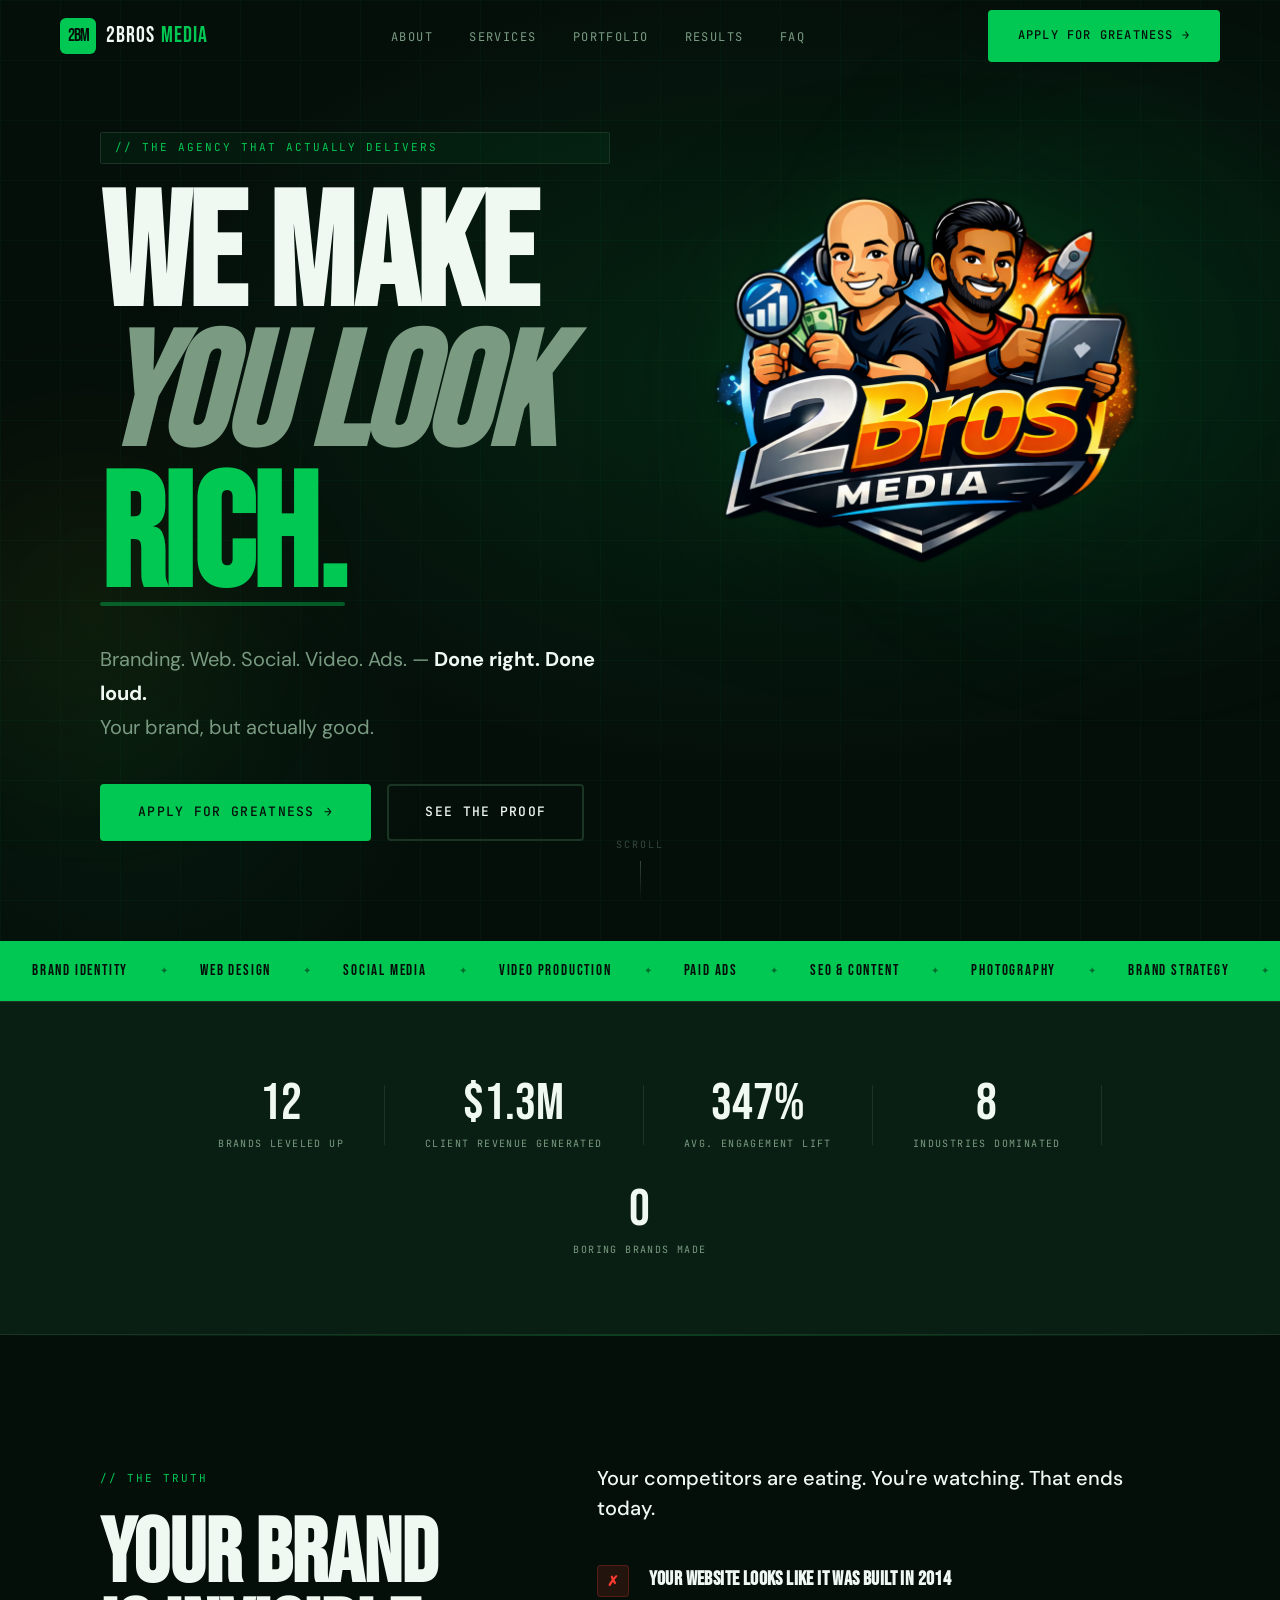
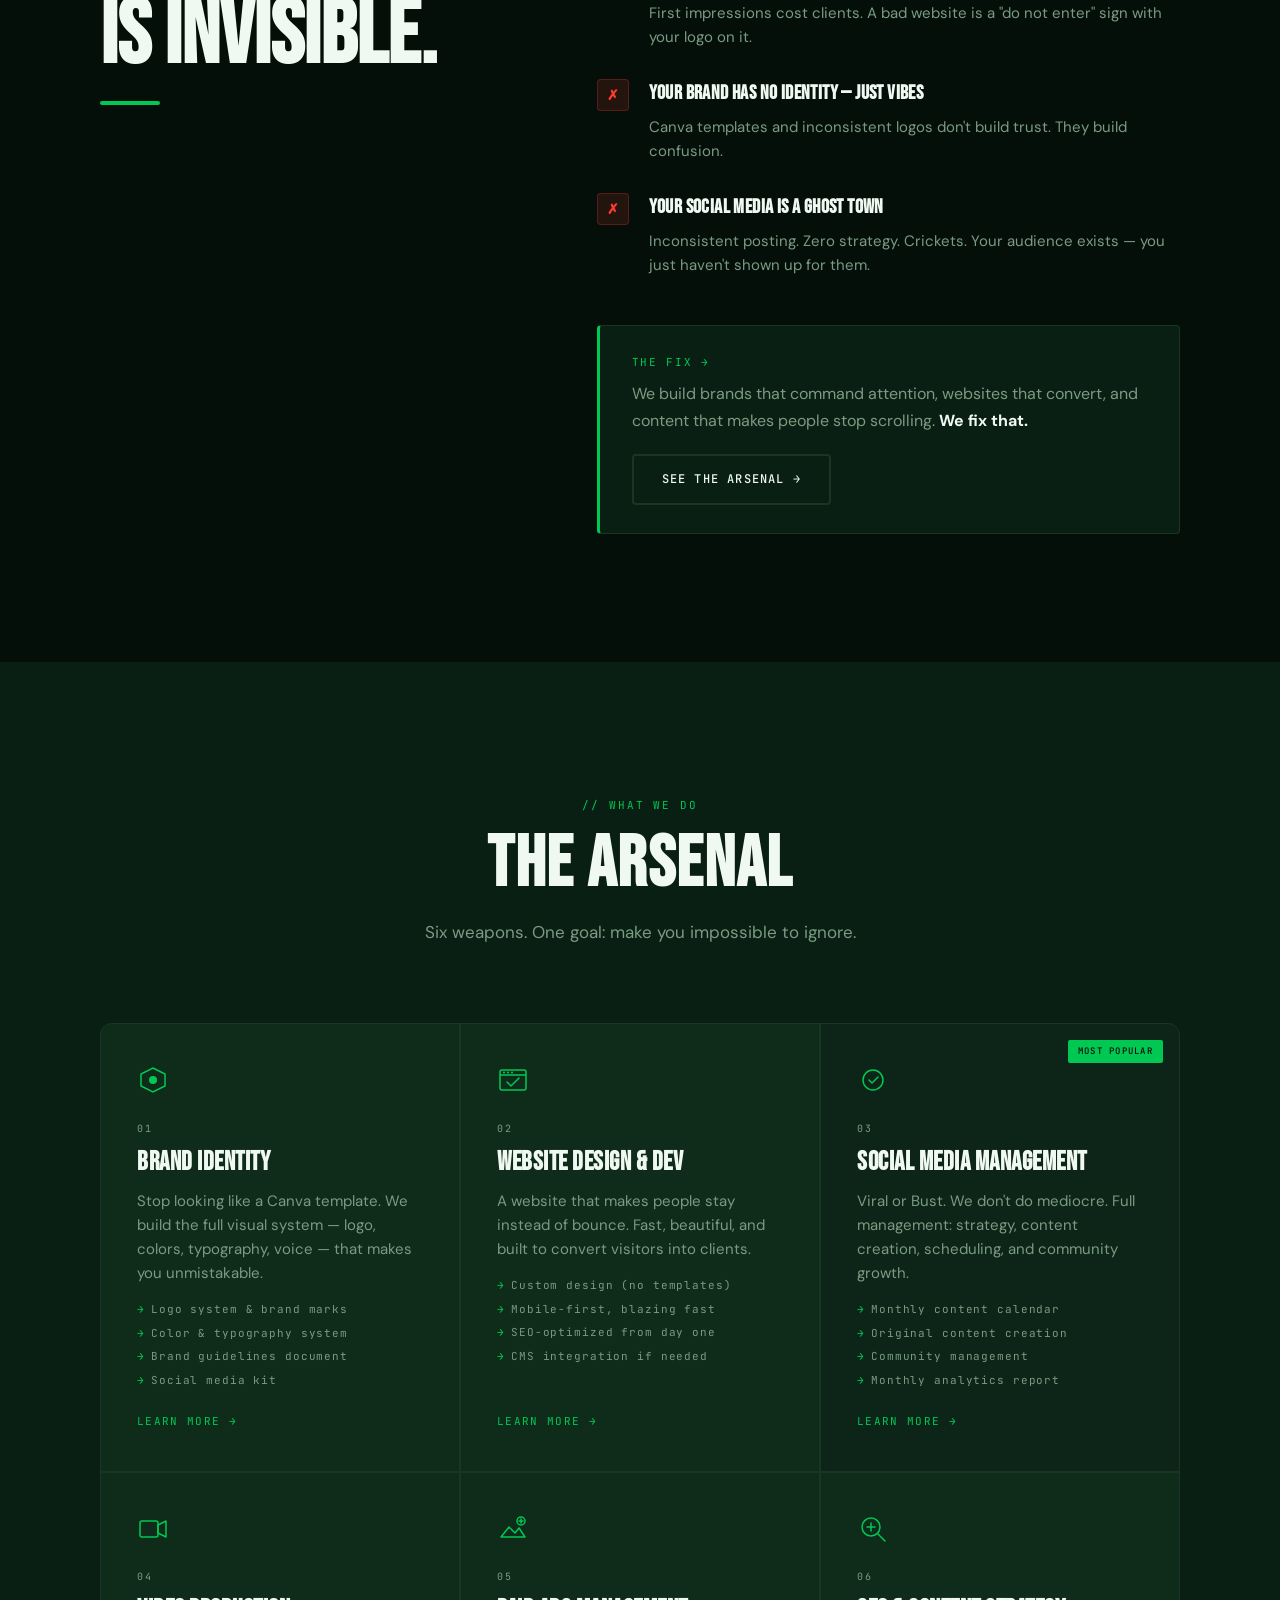
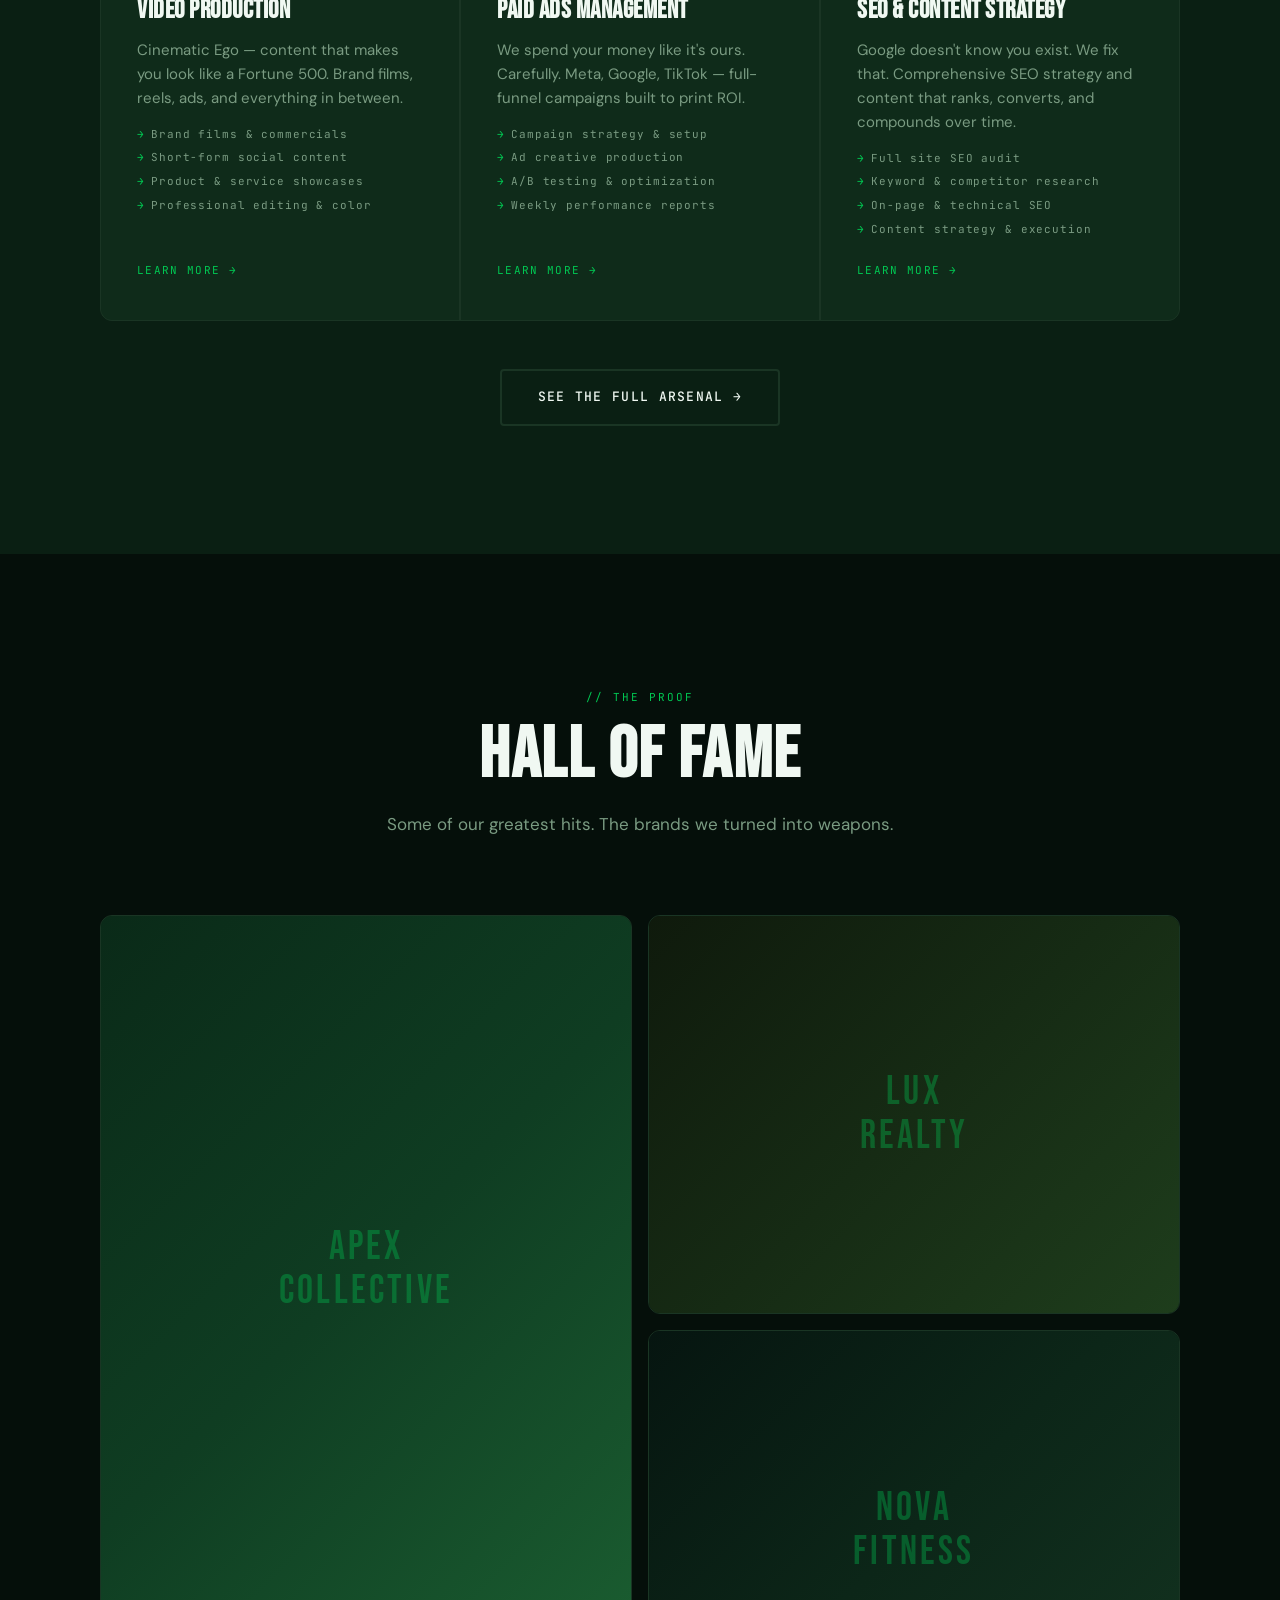
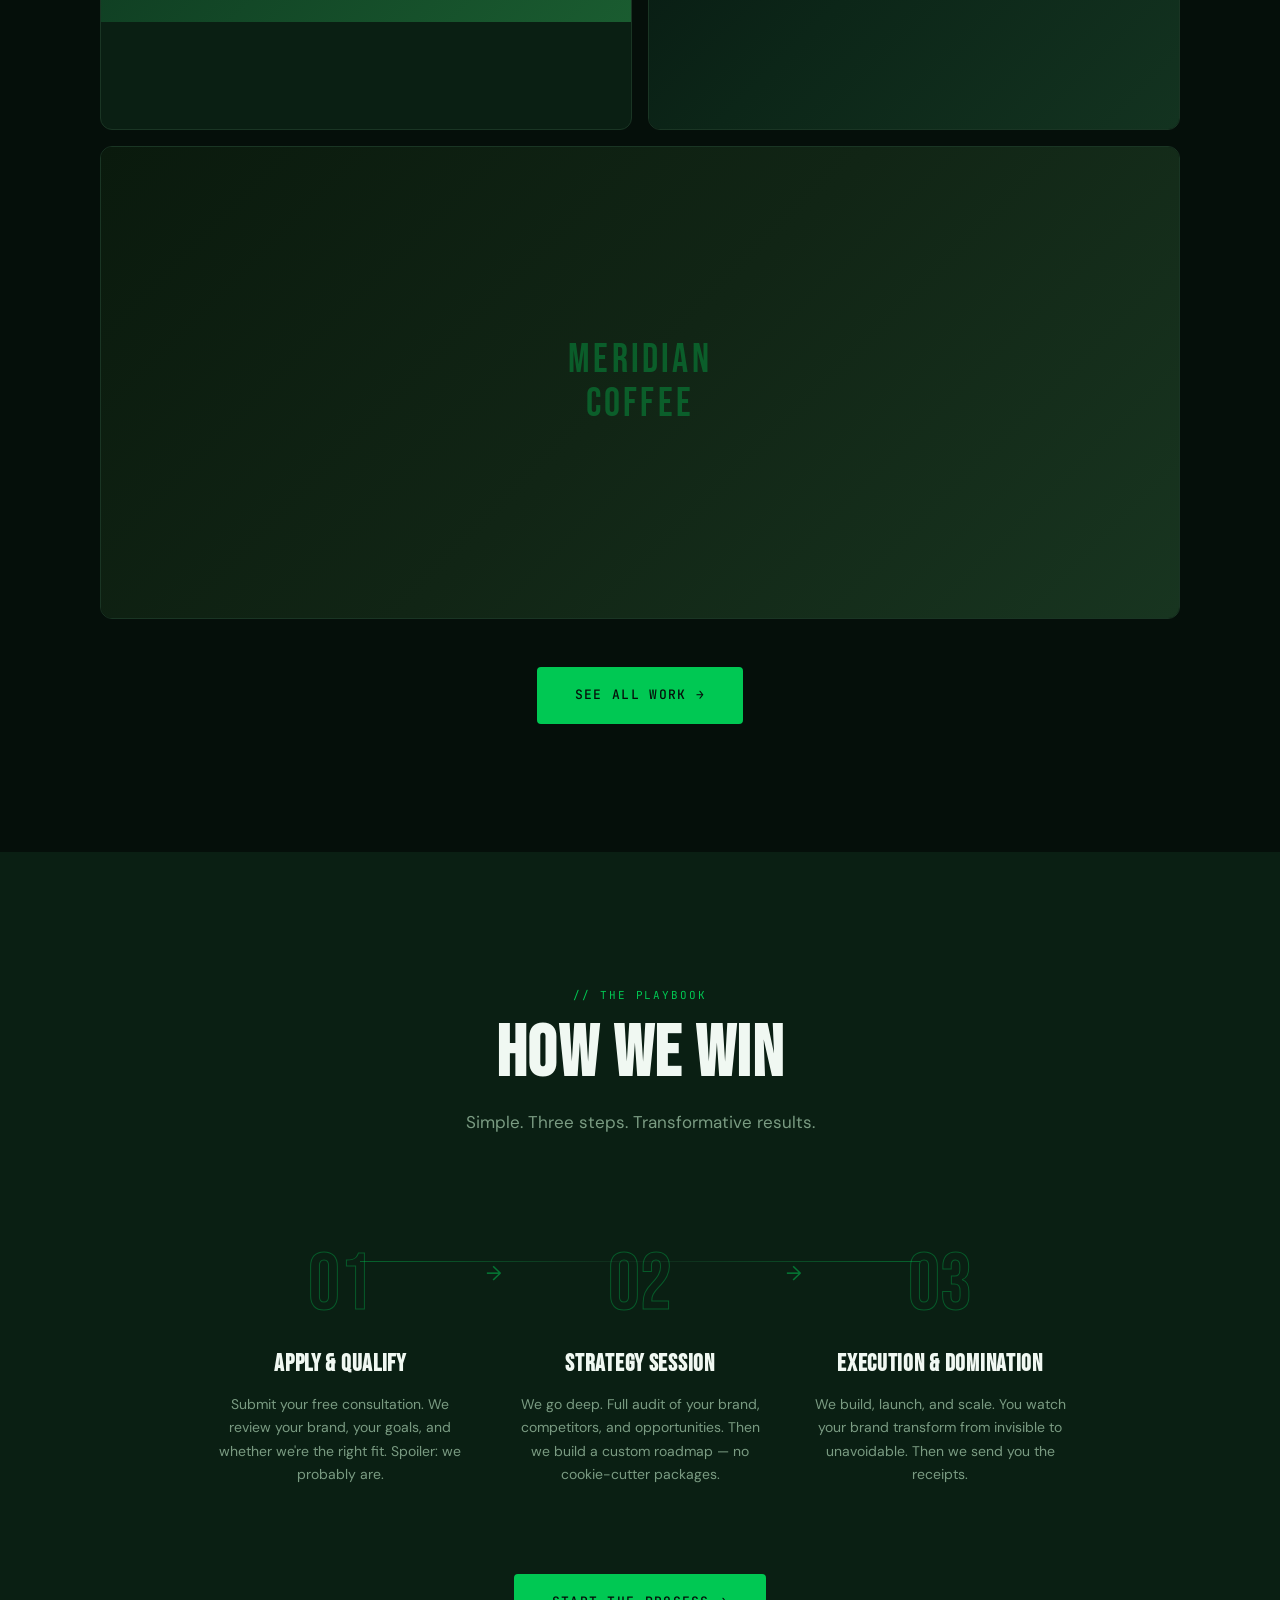
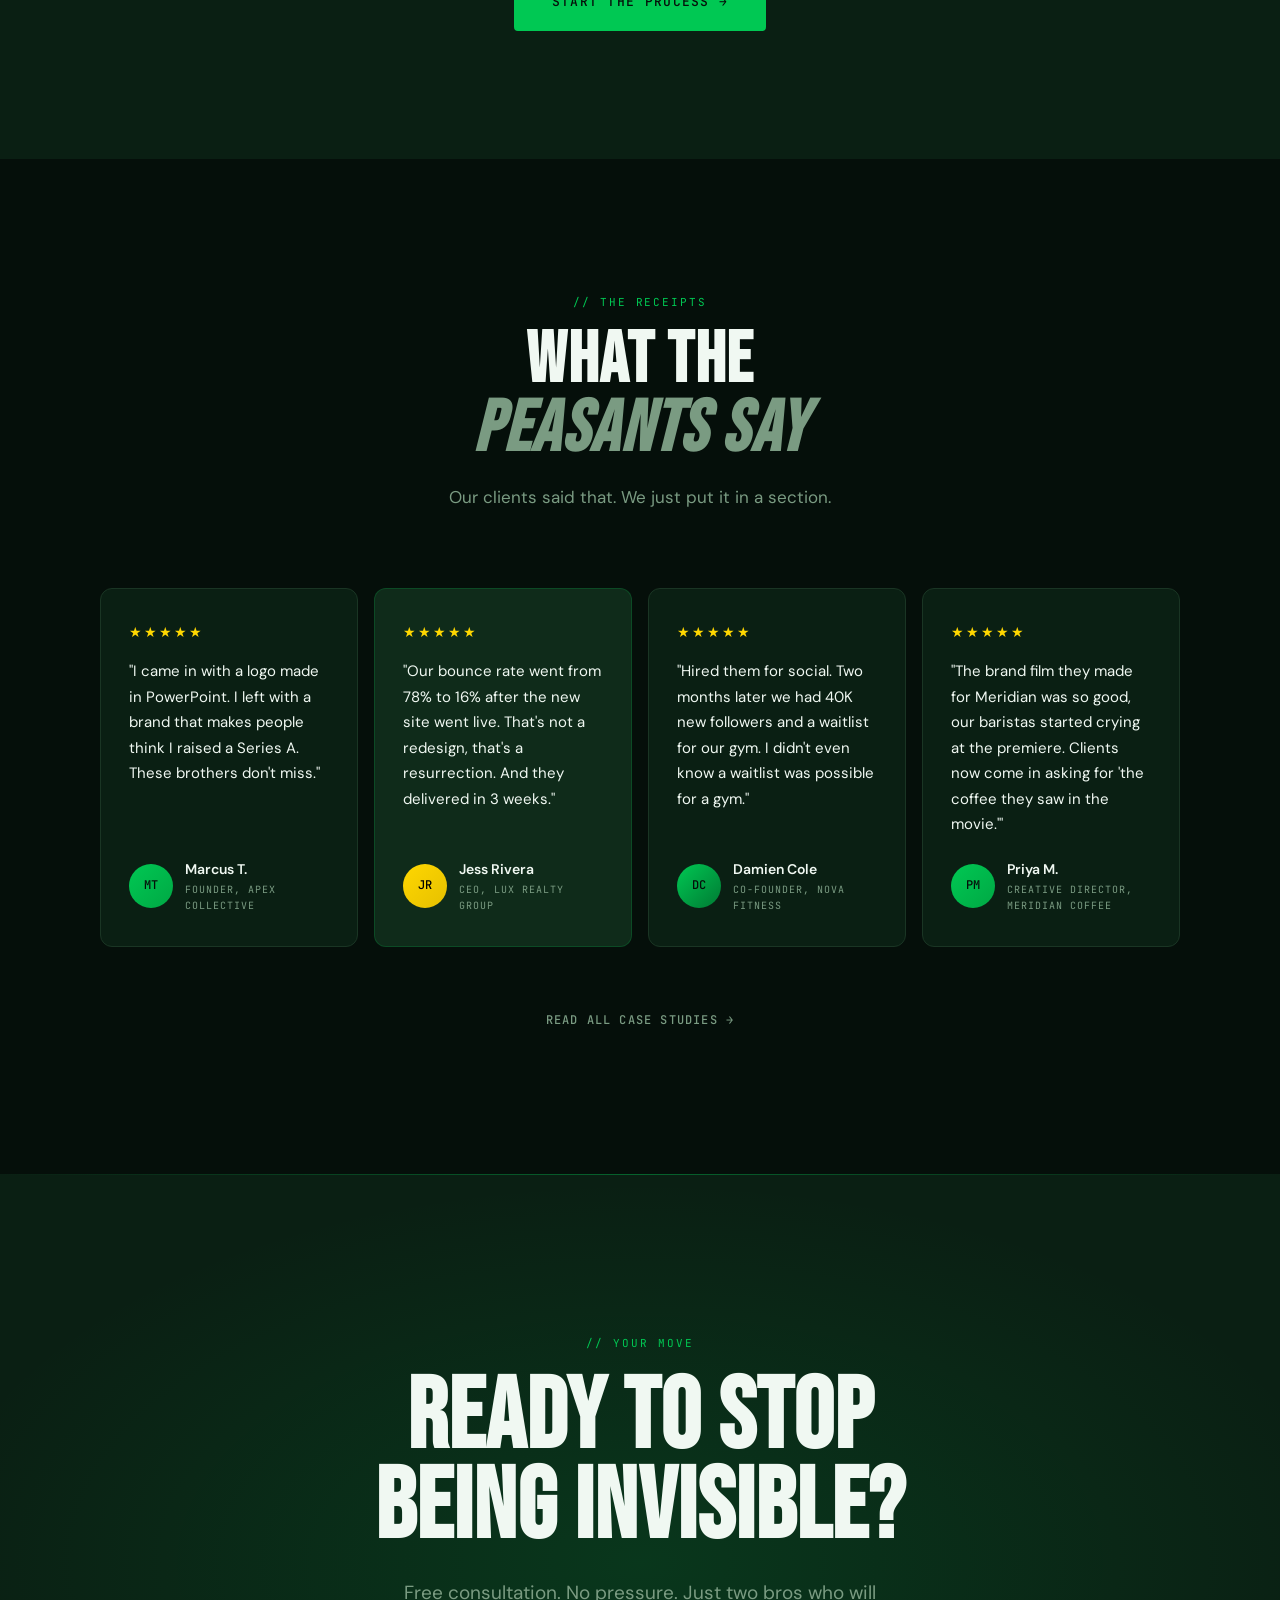
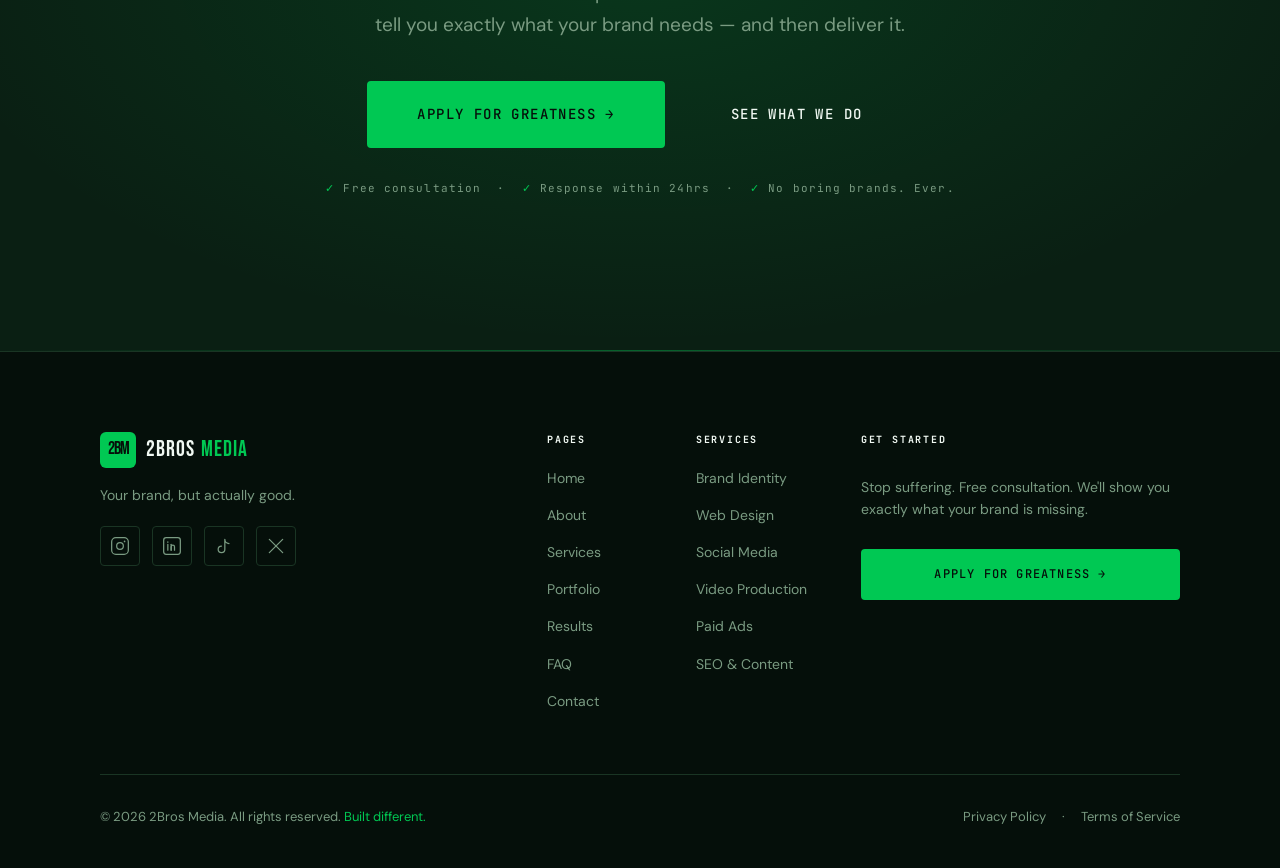
==== commit 985ff507: "Update index.html" ====
--- a/index.html
+++ b/index.html
@@ -309,28 +309,6 @@
       <a href="/portfolio/" class="btn btn-outline btn-lg">See the Proof</a>
     </div>
 
-    <div class="hero-stats" data-animate="fadeUp" data-animate-delay="400">
-      <div class="hero-stat">
-        <span class="hero-stat-num" data-counter="47">0</span>
-        <span class="hero-stat-label">Brands Leveled Up</span>
-      </div>
-      <div class="hero-stat-divider" aria-hidden="true"></div>
-      <div class="hero-stat">
-        <span class="hero-stat-num"><span data-counter="2.3">0</span>M</span>
-        <span class="hero-stat-label">In Client Revenue</span>
-      </div>
-      <div class="hero-stat-divider" aria-hidden="true"></div>
-      <div class="hero-stat">
-        <span class="hero-stat-num"><span data-counter="12">0</span></span>
-        <span class="hero-stat-label">Industries Owned</span>
-      </div>
-      <div class="hero-stat-divider" aria-hidden="true"></div>
-      <div class="hero-stat">
-        <span class="hero-stat-num"><span data-counter="100">0</span>%</span>
-        <span class="hero-stat-label">Delivered Different</span>
-      </div>
-    </div>
-
   </div><!-- /hero-text-col -->
 
   <!-- Right: brand logo image -->
@@ -408,12 +386,12 @@
     <div class="proof-bar-inner">
 
       <div class="proof-stat" data-animate="fadeUp">
-        <span class="proof-stat-num" data-counter="47">0</span>
+        <span class="proof-stat-num" data-counter="12">0</span>
         <span class="proof-stat-label">Brands Leveled Up</span>
       </div>
       <div class="proof-divider" aria-hidden="true"></div>
       <div class="proof-stat" data-animate="fadeUp" data-animate-delay="80">
-        <span class="proof-stat-num">$<span data-counter="2.3">0</span>M</span>
+        <span class="proof-stat-num">$<span data-counter="1.3">0</span>M</span>
         <span class="proof-stat-label">Client Revenue Generated</span>
       </div>
       <div class="proof-divider" aria-hidden="true"></div>
@@ -423,7 +401,7 @@
       </div>
       <div class="proof-divider" aria-hidden="true"></div>
       <div class="proof-stat" data-animate="fadeUp" data-animate-delay="240">
-        <span class="proof-stat-num"><span data-counter="12">0</span></span>
+        <span class="proof-stat-num"><span data-counter="8">0</span></span>
         <span class="proof-stat-label">Industries Dominated</span>
       </div>
       <div class="proof-divider" aria-hidden="true"></div>
--- a/assets/css/main.css
+++ b/assets/css/main.css
@@ -383,7 +383,7 @@
 
 @keyframes marqueeScroll {
   from { transform: translateX(0); }
-  to   { transform: translateX(-50%); }
+  to   { transform: translateX(-25%); }
 }
 
 .marquee-item {
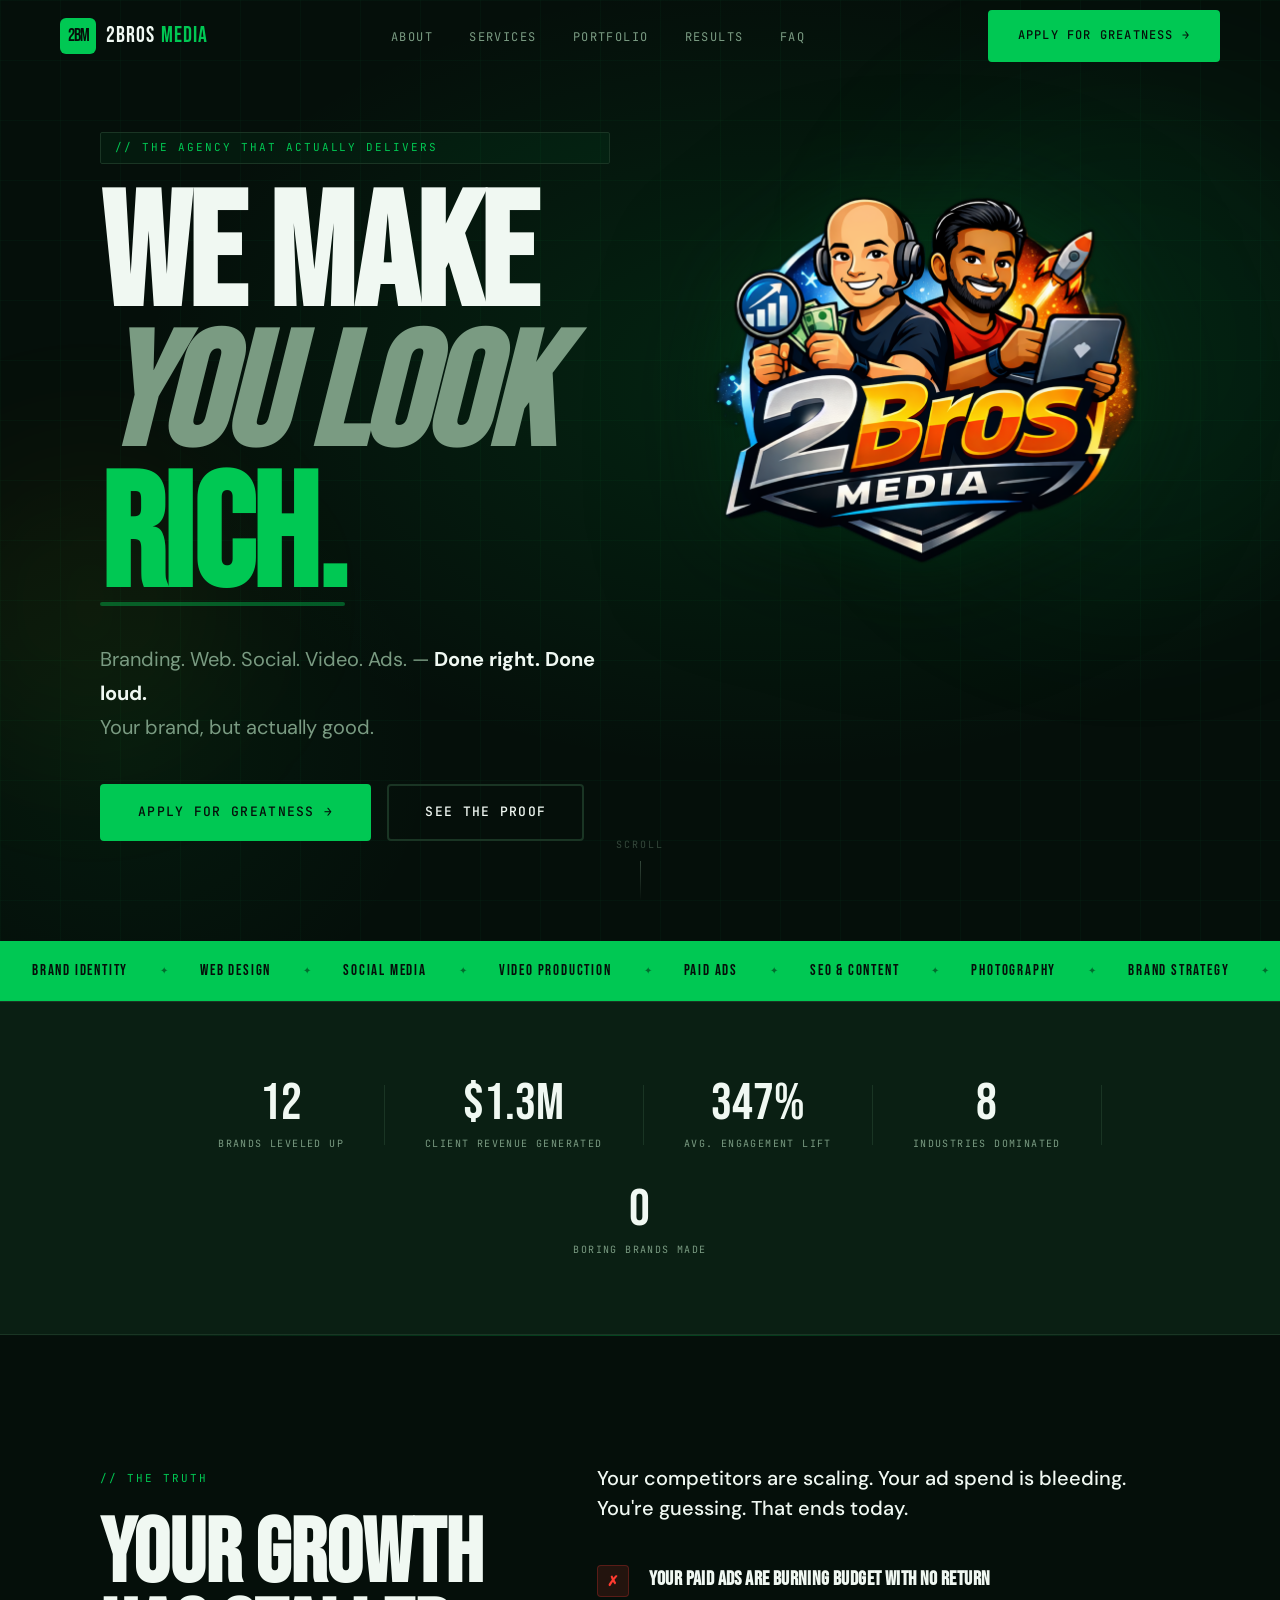
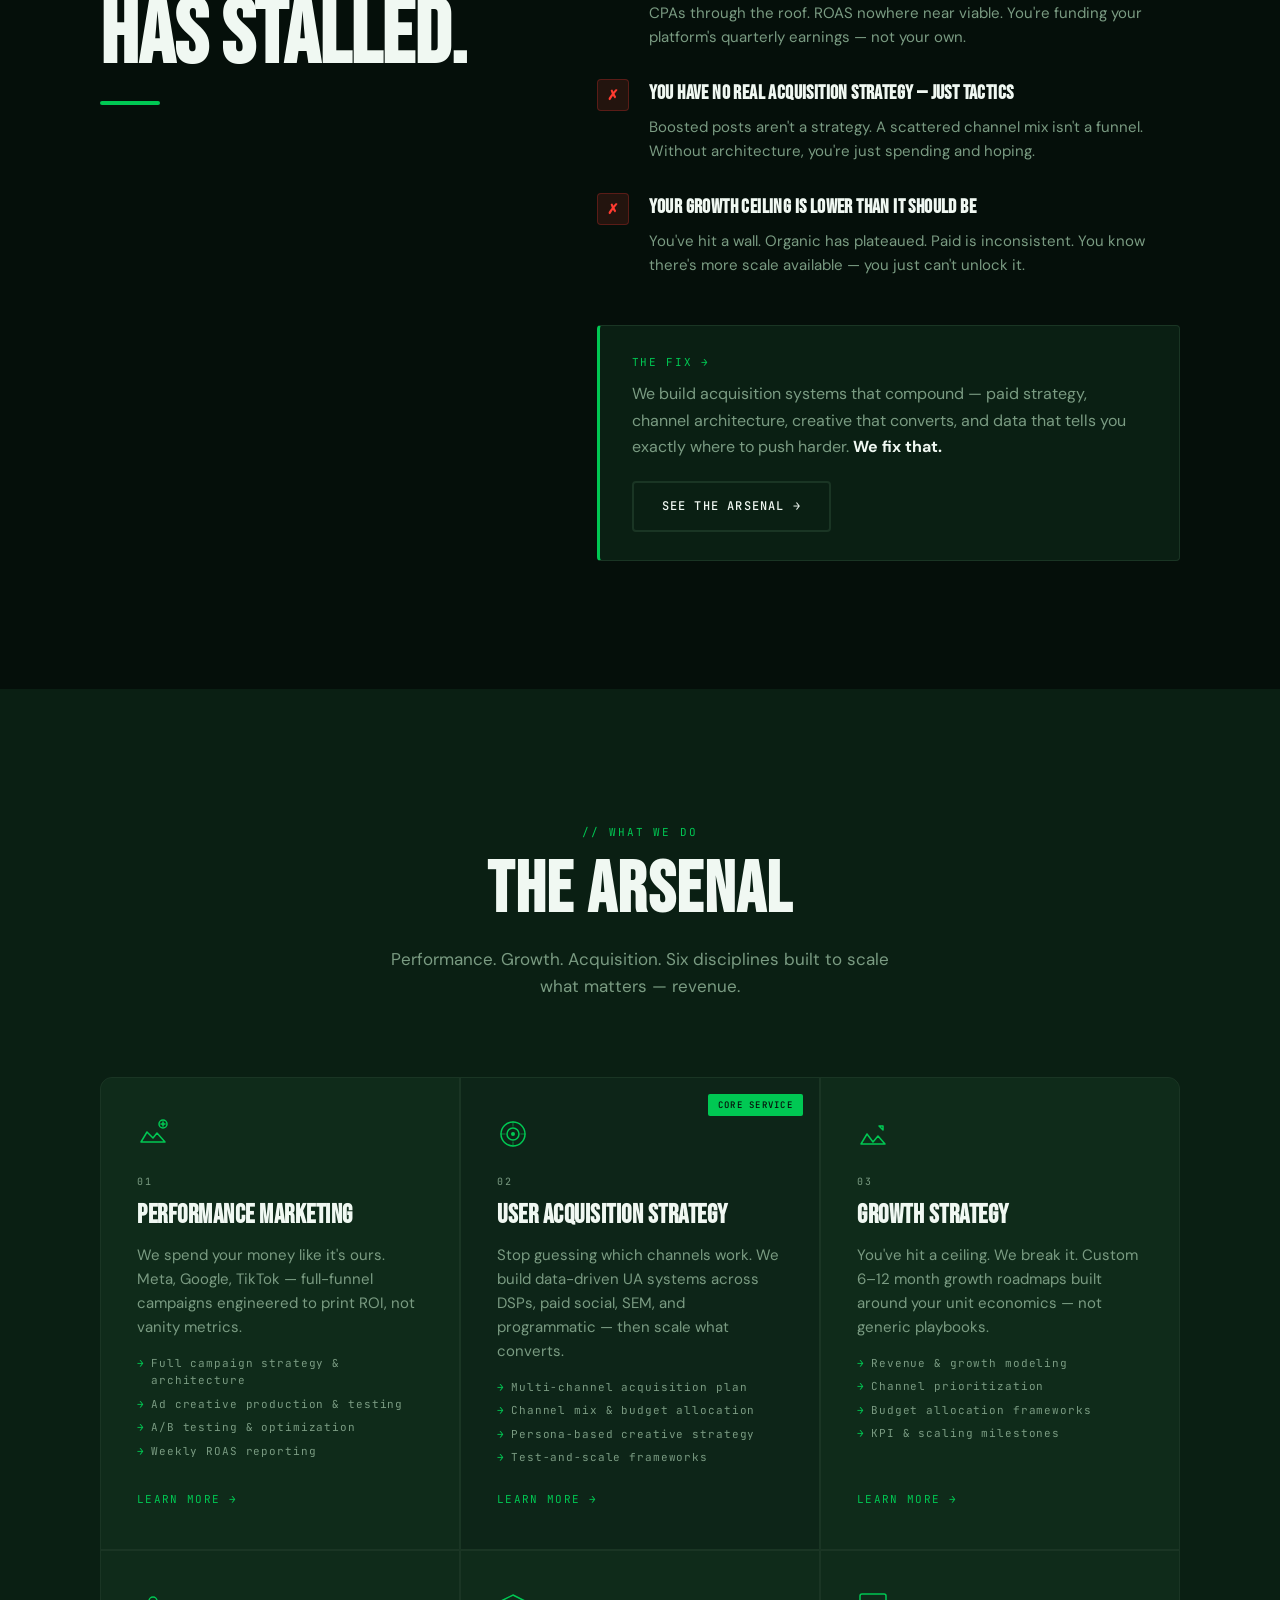
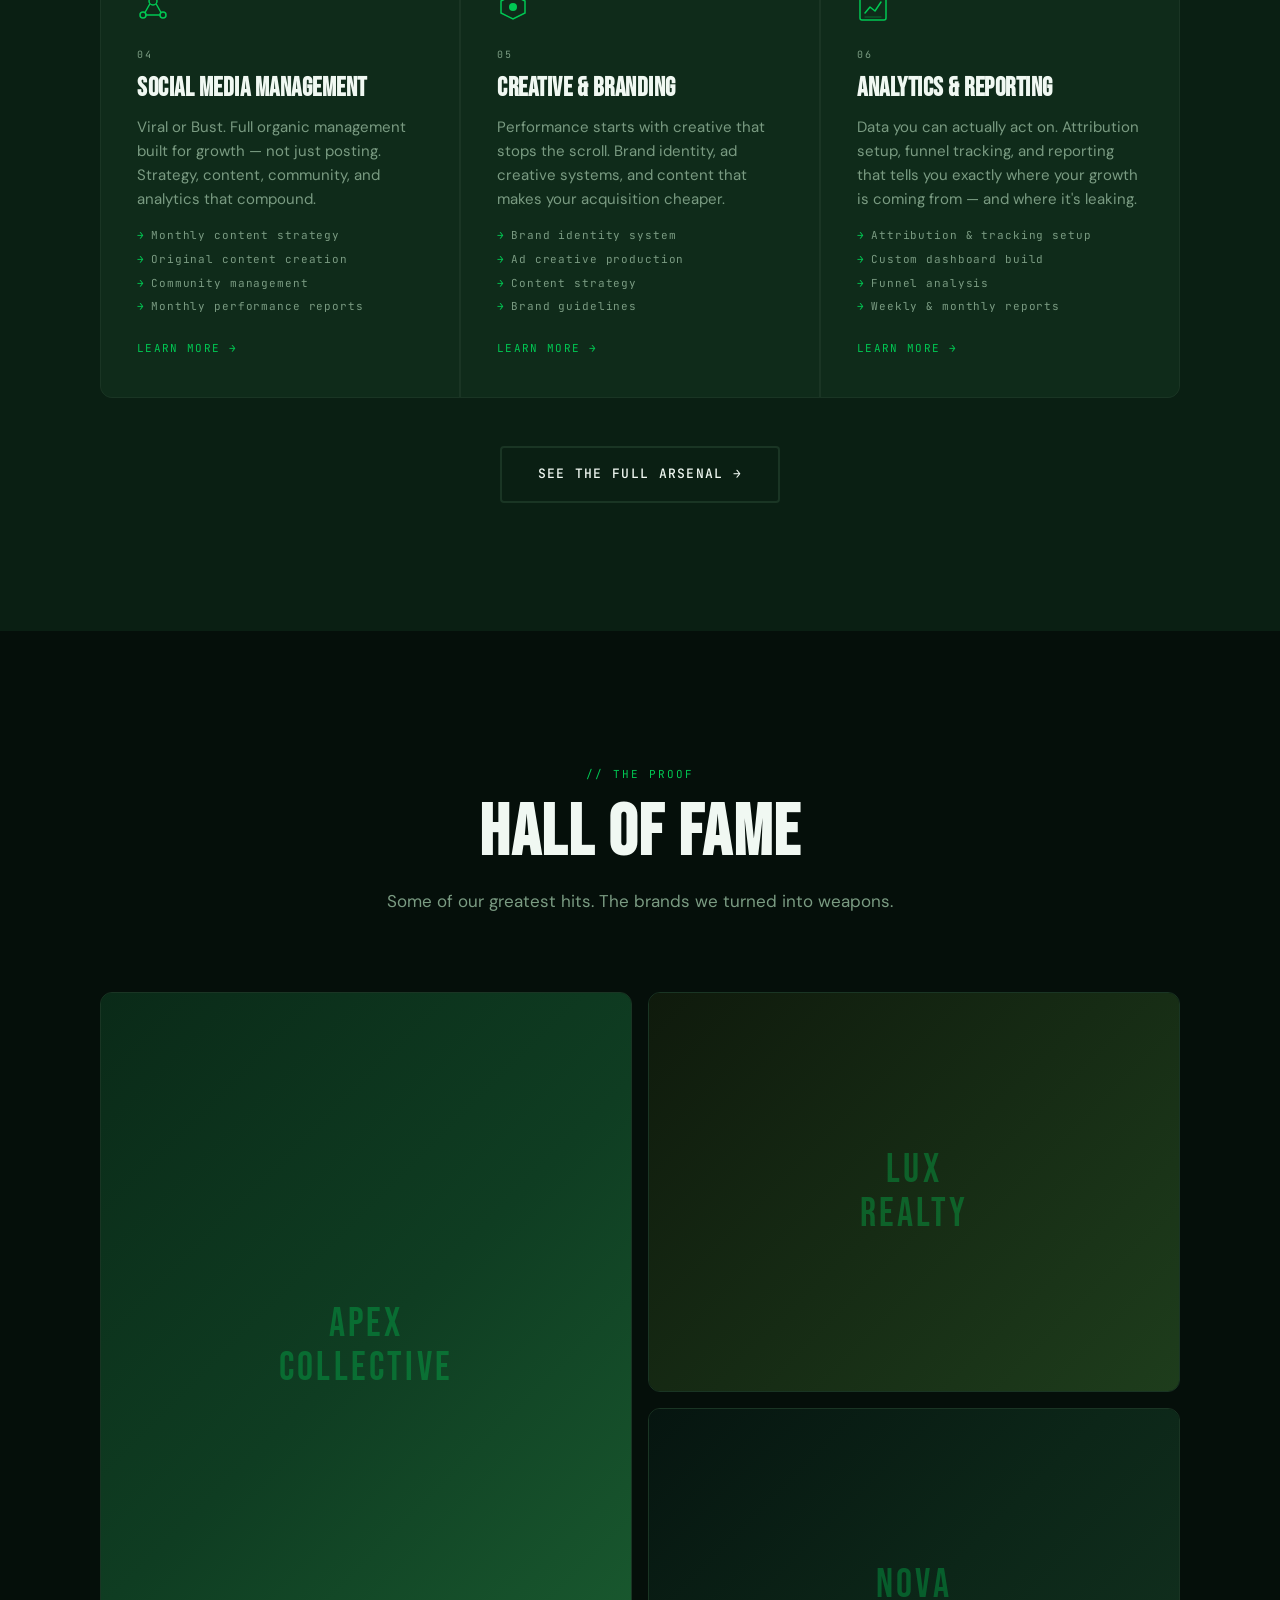
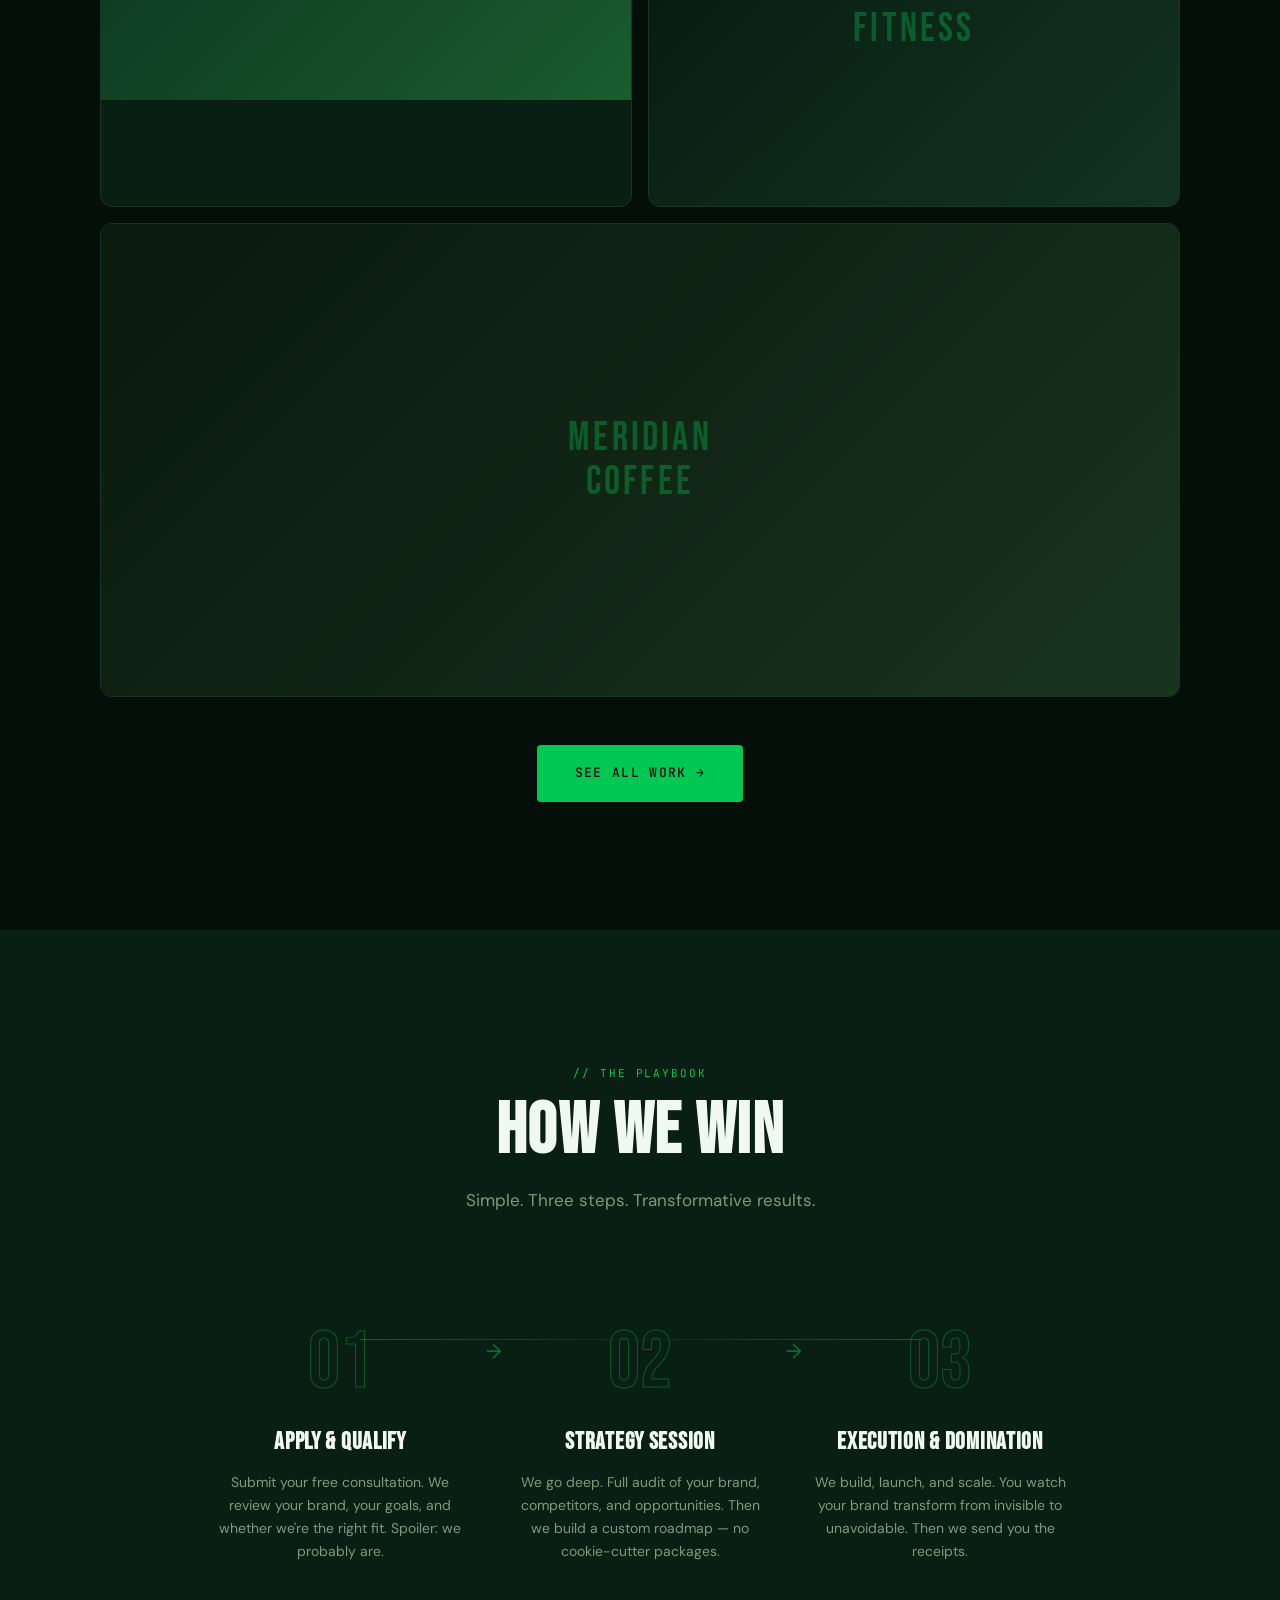
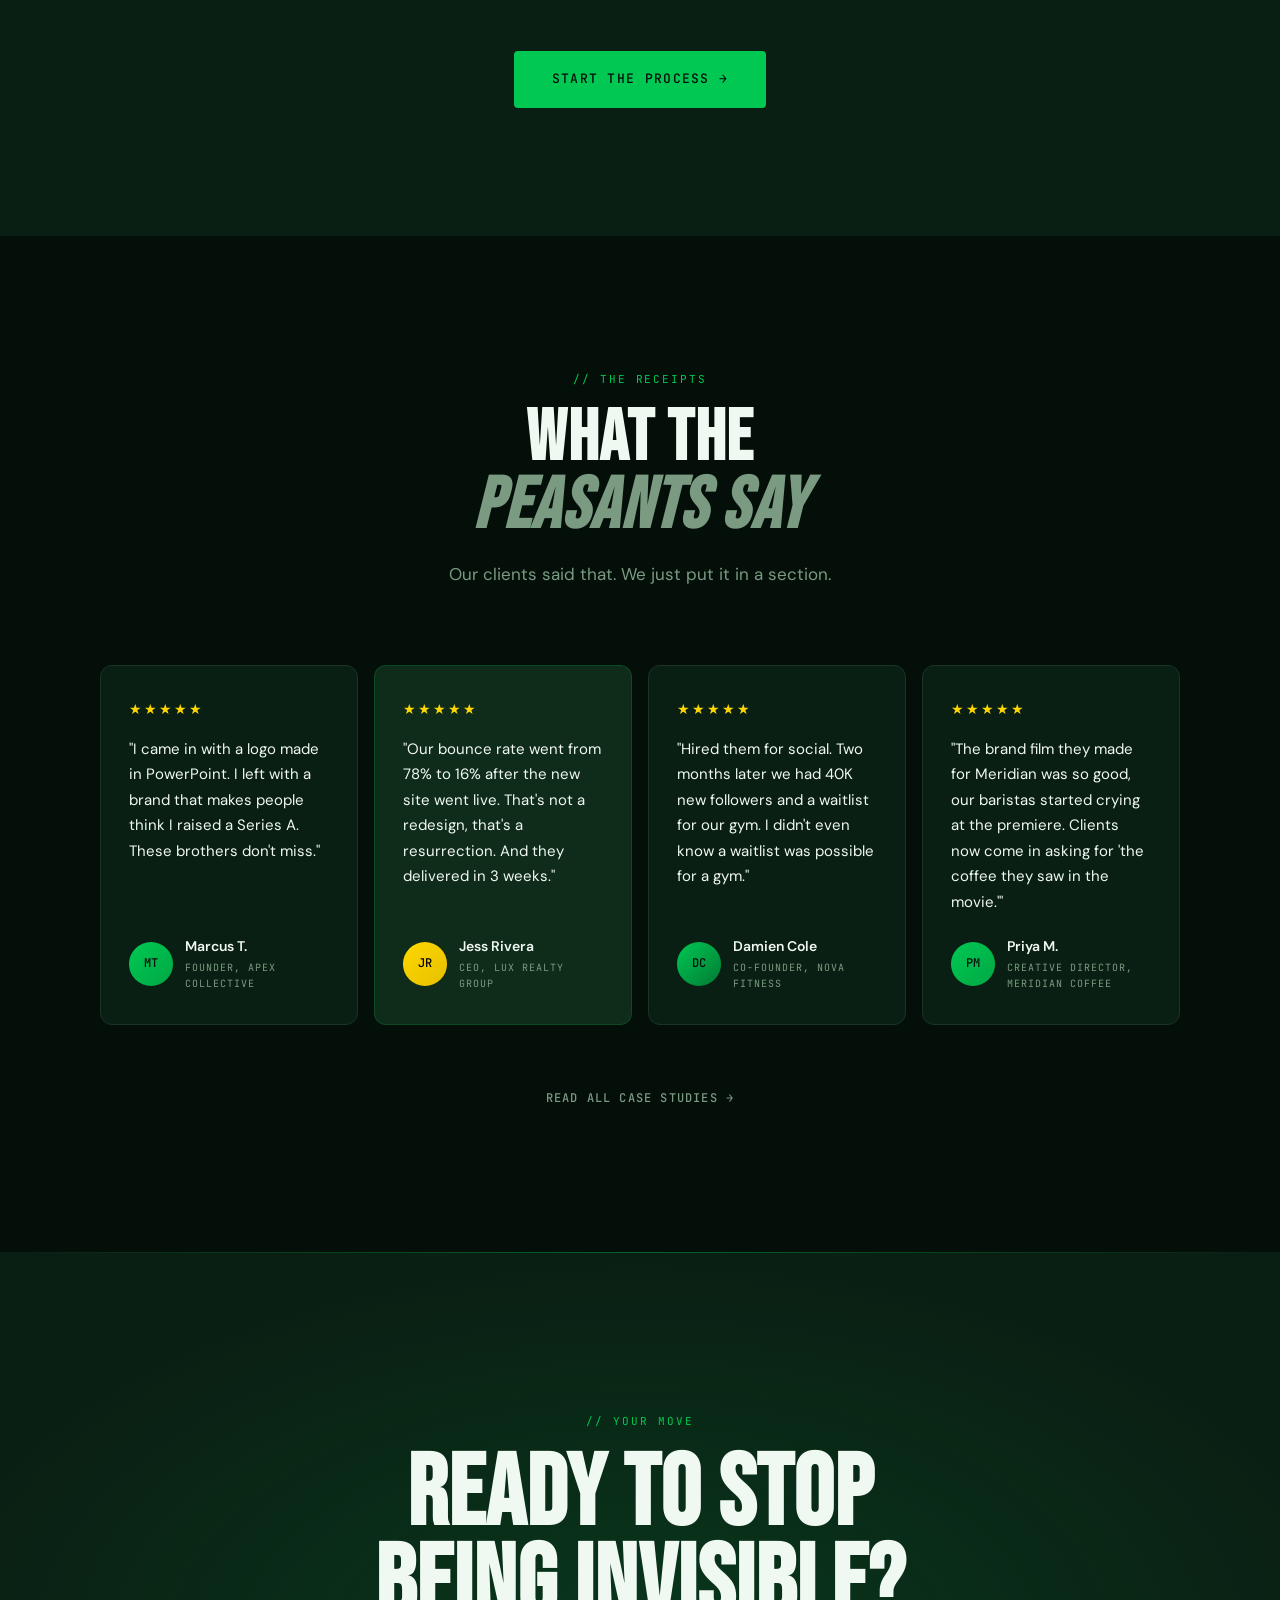
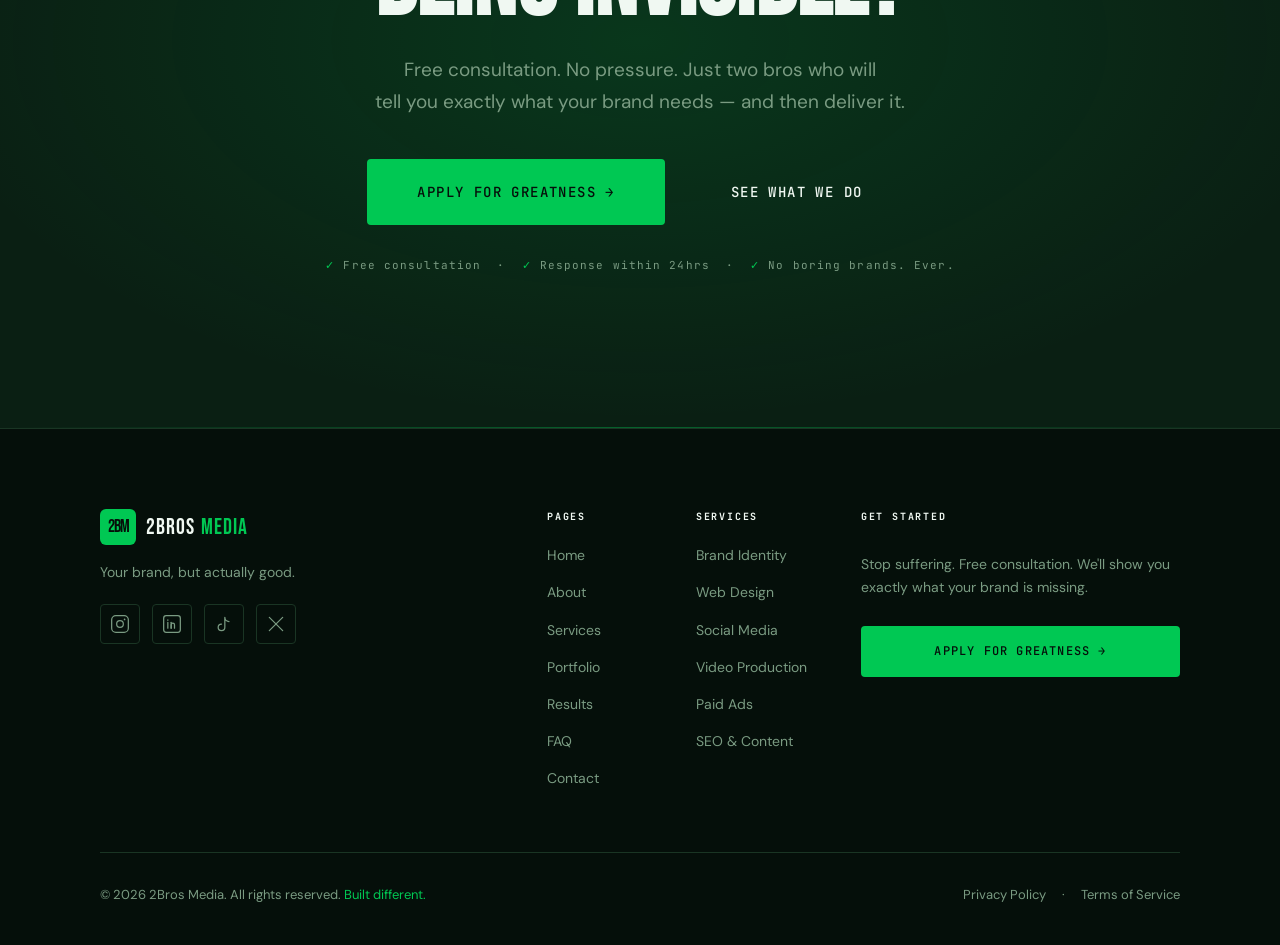
==== commit a69334d2: "Update index.html" ====
--- a/index.html
+++ b/index.html
@@ -427,7 +427,7 @@
       <div class="problem-left" data-animate="fadeUp">
         <span class="section-tag">// THE TRUTH</span>
         <h2 class="problem-headline" id="problem-headline">
-          YOUR BRAND<br>IS INVISIBLE.
+          YOUR GROWTH<br>HAS STALLED.
         </h2>
         <div class="problem-accent-line" aria-hidden="true"></div>
       </div>
@@ -435,36 +435,36 @@
       <!-- Right: The breakdown -->
       <div class="problem-right">
         <p class="problem-intro" data-animate="fadeUp" data-animate-delay="80">
-          Your competitors are eating. You're watching. That ends today.
+          Your competitors are scaling. Your ad spend is bleeding. You're guessing. That ends today.
         </p>
 
         <div class="problem-points" data-stagger>
           <div class="problem-point" data-animate="fadeUp">
             <div class="problem-point-icon" aria-hidden="true">✗</div>
             <div>
-              <h3 class="problem-point-title">Your website looks like it was built in 2014</h3>
-              <p class="problem-point-desc">First impressions cost clients. A bad website is a "do not enter" sign with your logo on it.</p>
+              <h3 class="problem-point-title">Your paid ads are burning budget with no return</h3>
+              <p class="problem-point-desc">CPAs through the roof. ROAS nowhere near viable. You're funding your platform's quarterly earnings — not your own.</p>
             </div>
           </div>
           <div class="problem-point" data-animate="fadeUp">
             <div class="problem-point-icon" aria-hidden="true">✗</div>
             <div>
-              <h3 class="problem-point-title">Your brand has no identity — just vibes</h3>
-              <p class="problem-point-desc">Canva templates and inconsistent logos don't build trust. They build confusion.</p>
+              <h3 class="problem-point-title">You have no real acquisition strategy — just tactics</h3>
+              <p class="problem-point-desc">Boosted posts aren't a strategy. A scattered channel mix isn't a funnel. Without architecture, you're just spending and hoping.</p>
             </div>
           </div>
           <div class="problem-point" data-animate="fadeUp">
             <div class="problem-point-icon" aria-hidden="true">✗</div>
             <div>
-              <h3 class="problem-point-title">Your social media is a ghost town</h3>
-              <p class="problem-point-desc">Inconsistent posting. Zero strategy. Crickets. Your audience exists — you just haven't shown up for them.</p>
+              <h3 class="problem-point-title">Your growth ceiling is lower than it should be</h3>
+              <p class="problem-point-desc">You've hit a wall. Organic has plateaued. Paid is inconsistent. You know there's more scale available — you just can't unlock it.</p>
             </div>
           </div>
         </div>
 
         <div class="problem-solution" data-animate="fadeUp" data-animate-delay="320">
           <span class="problem-solution-label">THE FIX →</span>
-          <p>We build brands that command attention, websites that convert, and content that makes people stop scrolling. <strong>We fix that.</strong></p>
+          <p>We build acquisition systems that compound — paid strategy, channel architecture, creative that converts, and data that tells you exactly where to push harder. <strong>We fix that.</strong></p>
           <a href="/services/" class="btn btn-outline" style="margin-top:20px">See The Arsenal →</a>
         </div>
 
@@ -485,136 +485,136 @@
     <div class="section-header" data-animate="fadeUp">
       <span class="section-tag">// WHAT WE DO</span>
       <h2 class="section-headline" id="services-headline">THE ARSENAL</h2>
-      <p class="section-sub">Six weapons. One goal: make you impossible to ignore.</p>
+      <p class="section-sub">Performance. Growth. Acquisition. Six disciplines built to scale what matters — revenue.</p>
     </div>
 
     <div class="services-grid" data-stagger>
 
-      <!-- Service 1: Brand Identity -->
-      <article class="service-card" data-animate="fadeUp" aria-label="Brand Identity service">
+      <!-- Service 1: Performance Marketing -->
+      <article class="service-card" data-animate="fadeUp" aria-label="Performance Marketing service">
         <div class="service-card-icon" aria-hidden="true">
-          <svg width="32" height="32" viewBox="0 0 32 32" fill="none" aria-hidden="true">
+          <svg width="32" height="32" viewBox="0 0 32 32" fill="none">
+            <path d="M4 24L10 14l6 6 4-5 8 9H4z" stroke="currentColor" stroke-width="1.5" stroke-linejoin="round" fill="none"/>
+            <circle cx="26" cy="6" r="4" stroke="currentColor" stroke-width="1.5" fill="none"/>
+            <path d="M24 6h4M26 4v4" stroke="currentColor" stroke-width="1.5" stroke-linecap="round"/>
+          </svg>
+        </div>
+        <span class="service-card-tag">01</span>
+        <h3 class="service-card-title">Performance Marketing</h3>
+        <p class="service-card-desc">We spend your money like it's ours. Meta, Google, TikTok — full-funnel campaigns engineered to print ROI, not vanity metrics.</p>
+        <ul class="service-card-list" aria-label="Performance Marketing deliverables">
+          <li>Full campaign strategy &amp; architecture</li>
+          <li>Ad creative production &amp; testing</li>
+          <li>A/B testing &amp; optimization</li>
+          <li>Weekly ROAS reporting</li>
+        </ul>
+        <a href="/services/#paid-ads" class="service-card-link" aria-label="Learn more about Performance Marketing">Learn More →</a>
+      </article>
+
+      <!-- Service 2: User Acquisition Strategy -->
+      <article class="service-card service-card--featured" data-animate="fadeUp" aria-label="User Acquisition Strategy service">
+        <div class="service-card-featured-tag" aria-label="Core service">CORE SERVICE</div>
+        <div class="service-card-icon" aria-hidden="true">
+          <svg width="32" height="32" viewBox="0 0 32 32" fill="none">
+            <circle cx="16" cy="16" r="12" stroke="currentColor" stroke-width="1.5" fill="none"/>
+            <circle cx="16" cy="16" r="6"  stroke="currentColor" stroke-width="1.5" fill="none"/>
+            <circle cx="16" cy="16" r="2"  fill="currentColor"/>
+            <path d="M16 4v4M16 24v4M4 16h4M24 16h4" stroke="currentColor" stroke-width="1.5" stroke-linecap="round" opacity="0.4"/>
+          </svg>
+        </div>
+        <span class="service-card-tag">02</span>
+        <h3 class="service-card-title">User Acquisition Strategy</h3>
+        <p class="service-card-desc">Stop guessing which channels work. We build data-driven UA systems across DSPs, paid social, SEM, and programmatic — then scale what converts.</p>
+        <ul class="service-card-list" aria-label="User Acquisition deliverables">
+          <li>Multi-channel acquisition plan</li>
+          <li>Channel mix &amp; budget allocation</li>
+          <li>Persona-based creative strategy</li>
+          <li>Test-and-scale frameworks</li>
+        </ul>
+        <a href="/services/#paid-ads" class="service-card-link" aria-label="Learn more about User Acquisition">Learn More →</a>
+      </article>
+
+      <!-- Service 3: Growth Strategy -->
+      <article class="service-card" data-animate="fadeUp" aria-label="Growth Strategy service">
+        <div class="service-card-icon" aria-hidden="true">
+          <svg width="32" height="32" viewBox="0 0 32 32" fill="none">
+            <path d="M4 26L10 16l6 8 5-6 7 8H4z" stroke="currentColor" stroke-width="1.5" stroke-linejoin="round" fill="none"/>
+            <path d="M22 8l4 4M22 8h4v4" stroke="currentColor" stroke-width="1.5" stroke-linecap="round" stroke-linejoin="round"/>
+          </svg>
+        </div>
+        <span class="service-card-tag">03</span>
+        <h3 class="service-card-title">Growth Strategy</h3>
+        <p class="service-card-desc">You've hit a ceiling. We break it. Custom 6–12 month growth roadmaps built around your unit economics — not generic playbooks.</p>
+        <ul class="service-card-list" aria-label="Growth Strategy deliverables">
+          <li>Revenue &amp; growth modeling</li>
+          <li>Channel prioritization</li>
+          <li>Budget allocation frameworks</li>
+          <li>KPI &amp; scaling milestones</li>
+        </ul>
+        <a href="/services/#brand-strategy" class="service-card-link" aria-label="Learn more about Growth Strategy">Learn More →</a>
+      </article>
+
+      <!-- Service 4: Social Media -->
+      <article class="service-card" data-animate="fadeUp" aria-label="Social Media Management service">
+        <div class="service-card-icon" aria-hidden="true">
+          <svg width="32" height="32" viewBox="0 0 32 32" fill="none">
+            <circle cx="16" cy="10" r="4" stroke="currentColor" stroke-width="1.5" fill="none"/>
+            <circle cx="6"  cy="24" r="3" stroke="currentColor" stroke-width="1.5" fill="none"/>
+            <circle cx="26" cy="24" r="3" stroke="currentColor" stroke-width="1.5" fill="none"/>
+            <path d="M12.5 13.5L8 21.5M19.5 13.5L24 21.5M9 24h14" stroke="currentColor" stroke-width="1.5" stroke-linecap="round"/>
+          </svg>
+        </div>
+        <span class="service-card-tag">04</span>
+        <h3 class="service-card-title">Social Media Management</h3>
+        <p class="service-card-desc">Viral or Bust. Full organic management built for growth — not just posting. Strategy, content, community, and analytics that compound.</p>
+        <ul class="service-card-list" aria-label="Social Media deliverables">
+          <li>Monthly content strategy</li>
+          <li>Original content creation</li>
+          <li>Community management</li>
+          <li>Monthly performance reports</li>
+        </ul>
+        <a href="/services/#social-media" class="service-card-link" aria-label="Learn more about Social Media">Learn More →</a>
+      </article>
+
+      <!-- Service 5: Creative & Branding -->
+      <article class="service-card" data-animate="fadeUp" aria-label="Creative and Branding service">
+        <div class="service-card-icon" aria-hidden="true">
+          <svg width="32" height="32" viewBox="0 0 32 32" fill="none">
             <path d="M16 4L28 10V22L16 28L4 22V10L16 4Z" stroke="currentColor" stroke-width="1.5" fill="none"/>
             <circle cx="16" cy="16" r="4" fill="currentColor"/>
           </svg>
         </div>
-        <span class="service-card-tag">01</span>
-        <h3 class="service-card-title">Brand Identity</h3>
-        <p class="service-card-desc">Stop looking like a Canva template. We build the full visual system — logo, colors, typography, voice — that makes you unmistakable.</p>
-        <ul class="service-card-list" aria-label="Brand Identity deliverables">
-          <li>Logo system &amp; brand marks</li>
-          <li>Color &amp; typography system</li>
-          <li>Brand guidelines document</li>
-          <li>Social media kit</li>
+        <span class="service-card-tag">05</span>
+        <h3 class="service-card-title">Creative &amp; Branding</h3>
+        <p class="service-card-desc">Performance starts with creative that stops the scroll. Brand identity, ad creative systems, and content that makes your acquisition cheaper.</p>
+        <ul class="service-card-list" aria-label="Creative and Branding deliverables">
+          <li>Brand identity system</li>
+          <li>Ad creative production</li>
+          <li>Content strategy</li>
+          <li>Brand guidelines</li>
         </ul>
-        <a href="/services/#brand-identity" class="service-card-link" aria-label="Learn more about Brand Identity">Learn More →</a>
-      </article>
-
-      <!-- Service 2: Web Design -->
-      <article class="service-card" data-animate="fadeUp" aria-label="Website Design and Development service">
+        <a href="/services/#brand-identity" class="service-card-link" aria-label="Learn more about Creative and Branding">Learn More →</a>
+      </article>
+
+      <!-- Service 6: Analytics & Reporting -->
+      <article class="service-card" data-animate="fadeUp" aria-label="Analytics and Reporting service">
         <div class="service-card-icon" aria-hidden="true">
-          <svg width="32" height="32" viewBox="0 0 32 32" fill="none" aria-hidden="true">
-            <rect x="3" y="6" width="26" height="20" rx="2" stroke="currentColor" stroke-width="1.5" fill="none"/>
-            <path d="M3 11H29" stroke="currentColor" stroke-width="1.5"/>
-            <circle cx="7" cy="8.5" r="1" fill="currentColor"/>
-            <circle cx="11" cy="8.5" r="1" fill="currentColor"/>
-            <circle cx="15" cy="8.5" r="1" fill="currentColor"/>
-            <path d="M10 18L14 22L22 14" stroke="currentColor" stroke-width="1.5" stroke-linecap="round"/>
+          <svg width="32" height="32" viewBox="0 0 32 32" fill="none">
+            <rect x="3" y="3" width="26" height="26" rx="2" stroke="currentColor" stroke-width="1.5" fill="none"/>
+            <path d="M8 22l5-6 5 4 6-9" stroke="currentColor" stroke-width="1.5" stroke-linecap="round" stroke-linejoin="round"/>
+            <path d="M8 26h16" stroke="currentColor" stroke-width="1" stroke-linecap="round" opacity="0.4"/>
           </svg>
         </div>
-        <span class="service-card-tag">02</span>
-        <h3 class="service-card-title">Website Design &amp; Dev</h3>
-        <p class="service-card-desc">A website that makes people stay instead of bounce. Fast, beautiful, and built to convert visitors into clients.</p>
-        <ul class="service-card-list" aria-label="Website Design deliverables">
-          <li>Custom design (no templates)</li>
-          <li>Mobile-first, blazing fast</li>
-          <li>SEO-optimized from day one</li>
-          <li>CMS integration if needed</li>
+        <span class="service-card-tag">06</span>
+        <h3 class="service-card-title">Analytics &amp; Reporting</h3>
+        <p class="service-card-desc">Data you can actually act on. Attribution setup, funnel tracking, and reporting that tells you exactly where your growth is coming from — and where it's leaking.</p>
+        <ul class="service-card-list" aria-label="Analytics deliverables">
+          <li>Attribution &amp; tracking setup</li>
+          <li>Custom dashboard build</li>
+          <li>Funnel analysis</li>
+          <li>Weekly &amp; monthly reports</li>
         </ul>
-        <a href="/services/#web-design" class="service-card-link" aria-label="Learn more about Website Design">Learn More →</a>
-      </article>
-
-      <!-- Service 3: Social Media -->
-      <article class="service-card service-card--featured" data-animate="fadeUp" aria-label="Social Media Management service">
-        <div class="service-card-featured-tag" aria-label="Most popular service">MOST POPULAR</div>
-        <div class="service-card-icon" aria-hidden="true">
-          <svg width="32" height="32" viewBox="0 0 32 32" fill="none" aria-hidden="true">
-            <path d="M16 6C10.477 6 6 10.477 6 16s4.477 10 10 10 10-4.477 10-10S21.523 6 16 6z" stroke="currentColor" stroke-width="1.5" fill="none"/>
-            <path d="M12 16l3 3 6-6" stroke="currentColor" stroke-width="1.5" stroke-linecap="round" stroke-linejoin="round"/>
-          </svg>
-        </div>
-        <span class="service-card-tag">03</span>
-        <h3 class="service-card-title">Social Media Management</h3>
-        <p class="service-card-desc">Viral or Bust. We don't do mediocre. Full management: strategy, content creation, scheduling, and community growth.</p>
-        <ul class="service-card-list" aria-label="Social Media deliverables">
-          <li>Monthly content calendar</li>
-          <li>Original content creation</li>
-          <li>Community management</li>
-          <li>Monthly analytics report</li>
-        </ul>
-        <a href="/services/#social-media" class="service-card-link" aria-label="Learn more about Social Media Management">Learn More →</a>
-      </article>
-
-      <!-- Service 4: Video Production -->
-      <article class="service-card" data-animate="fadeUp" aria-label="Video Production service">
-        <div class="service-card-icon" aria-hidden="true">
-          <svg width="32" height="32" viewBox="0 0 32 32" fill="none" aria-hidden="true">
-            <rect x="3" y="8" width="18" height="16" rx="2" stroke="currentColor" stroke-width="1.5" fill="none"/>
-            <path d="M21 12l8-4v16l-8-4V12z" stroke="currentColor" stroke-width="1.5" stroke-linejoin="round" fill="none"/>
-          </svg>
-        </div>
-        <span class="service-card-tag">04</span>
-        <h3 class="service-card-title">Video Production</h3>
-        <p class="service-card-desc">Cinematic Ego — content that makes you look like a Fortune 500. Brand films, reels, ads, and everything in between.</p>
-        <ul class="service-card-list" aria-label="Video Production deliverables">
-          <li>Brand films &amp; commercials</li>
-          <li>Short-form social content</li>
-          <li>Product &amp; service showcases</li>
-          <li>Professional editing &amp; color</li>
-        </ul>
-        <a href="/services/#video" class="service-card-link" aria-label="Learn more about Video Production">Learn More →</a>
-      </article>
-
-      <!-- Service 5: Paid Ads -->
-      <article class="service-card" data-animate="fadeUp" aria-label="Paid Ads Management service">
-        <div class="service-card-icon" aria-hidden="true">
-          <svg width="32" height="32" viewBox="0 0 32 32" fill="none" aria-hidden="true">
-            <path d="M4 24L12 14l6 6 4-5 6 9H4z" stroke="currentColor" stroke-width="1.5" stroke-linejoin="round" fill="none"/>
-            <circle cx="24" cy="8" r="4" stroke="currentColor" stroke-width="1.5" fill="none"/>
-            <path d="M22 8h4M24 6v4" stroke="currentColor" stroke-width="1.5" stroke-linecap="round"/>
-          </svg>
-        </div>
-        <span class="service-card-tag">05</span>
-        <h3 class="service-card-title">Paid Ads Management</h3>
-        <p class="service-card-desc">We spend your money like it's ours. Carefully. Meta, Google, TikTok — full-funnel campaigns built to print ROI.</p>
-        <ul class="service-card-list" aria-label="Paid Ads deliverables">
-          <li>Campaign strategy &amp; setup</li>
-          <li>Ad creative production</li>
-          <li>A/B testing &amp; optimization</li>
-          <li>Weekly performance reports</li>
-        </ul>
-        <a href="/services/#paid-ads" class="service-card-link" aria-label="Learn more about Paid Ads">Learn More →</a>
-      </article>
-
-      <!-- Service 6: SEO -->
-      <article class="service-card" data-animate="fadeUp" aria-label="SEO and Content Strategy service">
-        <div class="service-card-icon" aria-hidden="true">
-          <svg width="32" height="32" viewBox="0 0 32 32" fill="none" aria-hidden="true">
-            <circle cx="14" cy="14" r="9" stroke="currentColor" stroke-width="1.5" fill="none"/>
-            <path d="M21 21l7 7" stroke="currentColor" stroke-width="1.5" stroke-linecap="round"/>
-            <path d="M10 14h8M14 10v8" stroke="currentColor" stroke-width="1.5" stroke-linecap="round"/>
-          </svg>
-        </div>
-        <span class="service-card-tag">06</span>
-        <h3 class="service-card-title">SEO &amp; Content Strategy</h3>
-        <p class="service-card-desc">Google doesn't know you exist. We fix that. Comprehensive SEO strategy and content that ranks, converts, and compounds over time.</p>
-        <ul class="service-card-list" aria-label="SEO deliverables">
-          <li>Full site SEO audit</li>
-          <li>Keyword &amp; competitor research</li>
-          <li>On-page &amp; technical SEO</li>
-          <li>Content strategy &amp; execution</li>
-        </ul>
-        <a href="/services/#seo" class="service-card-link" aria-label="Learn more about SEO">Learn More →</a>
+        <a href="/services/" class="service-card-link" aria-label="Learn more about Analytics">Learn More →</a>
       </article>
 
     </div><!-- /services-grid -->
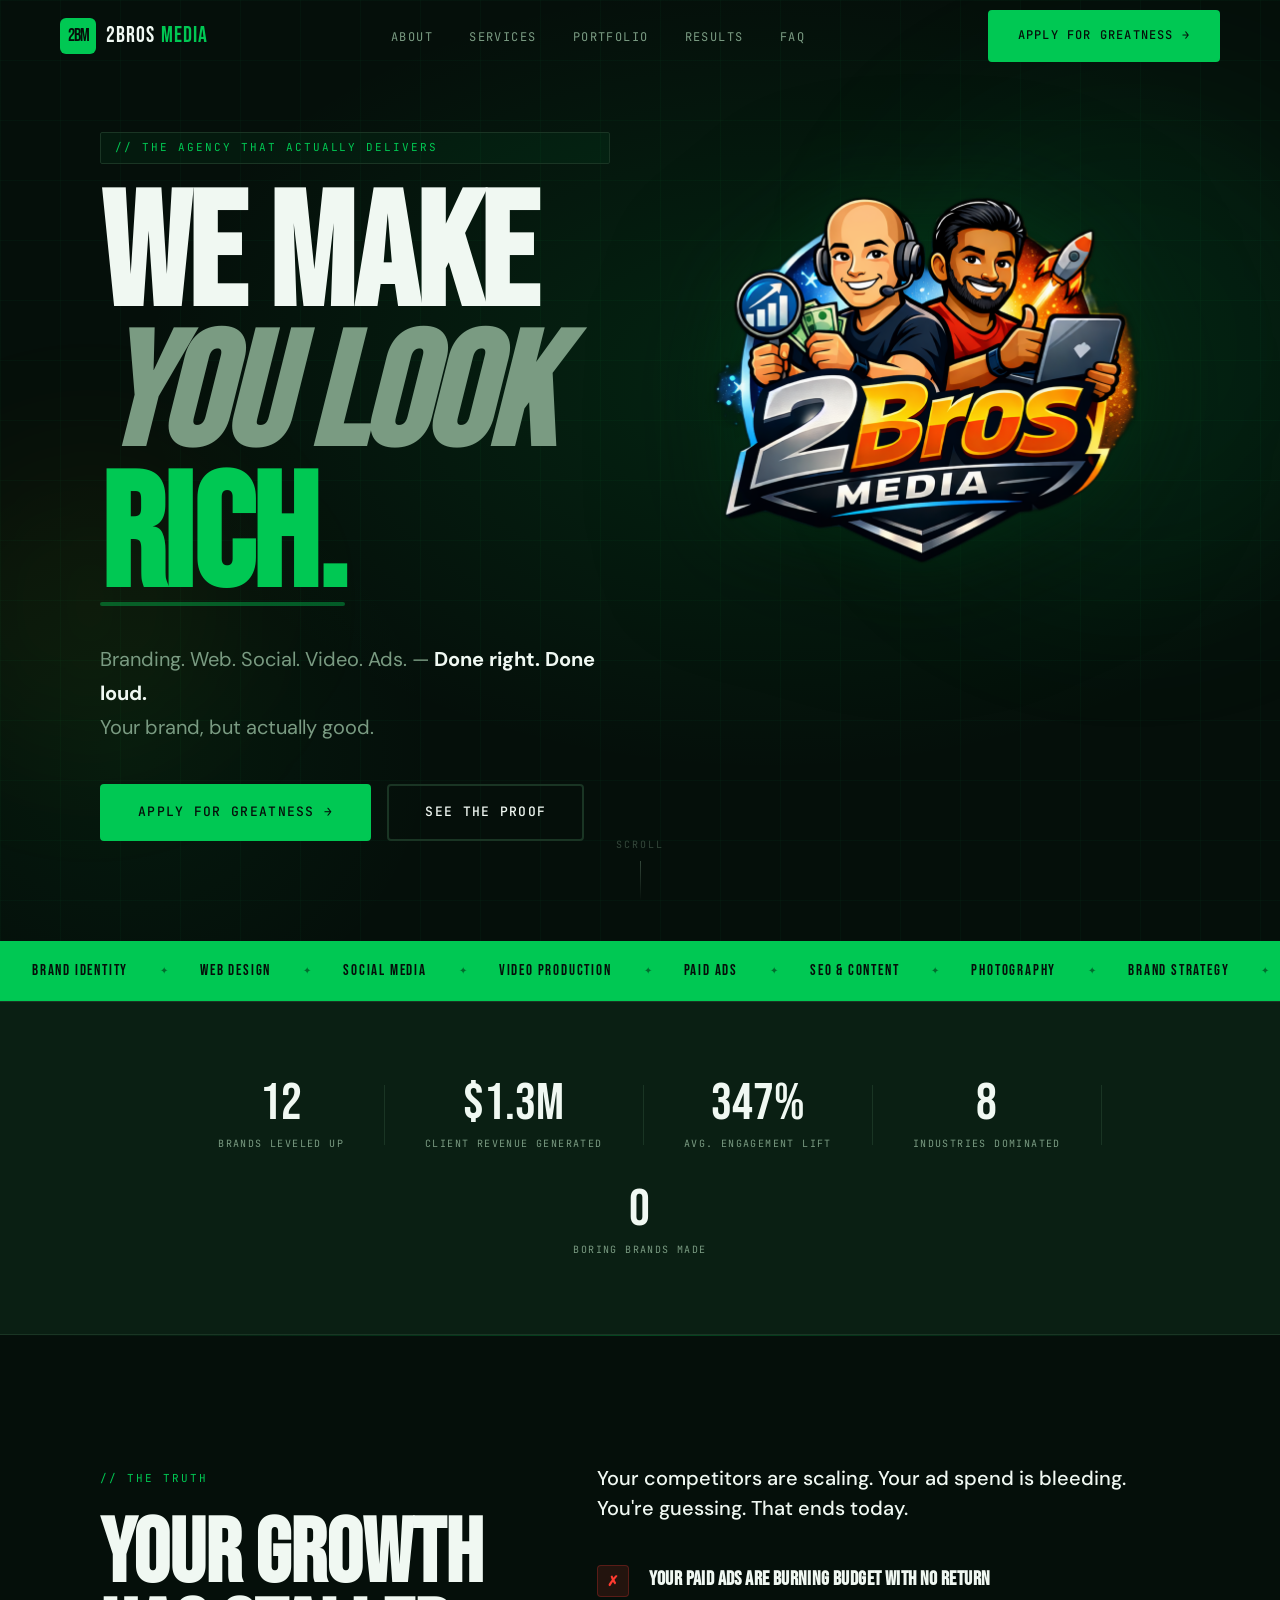
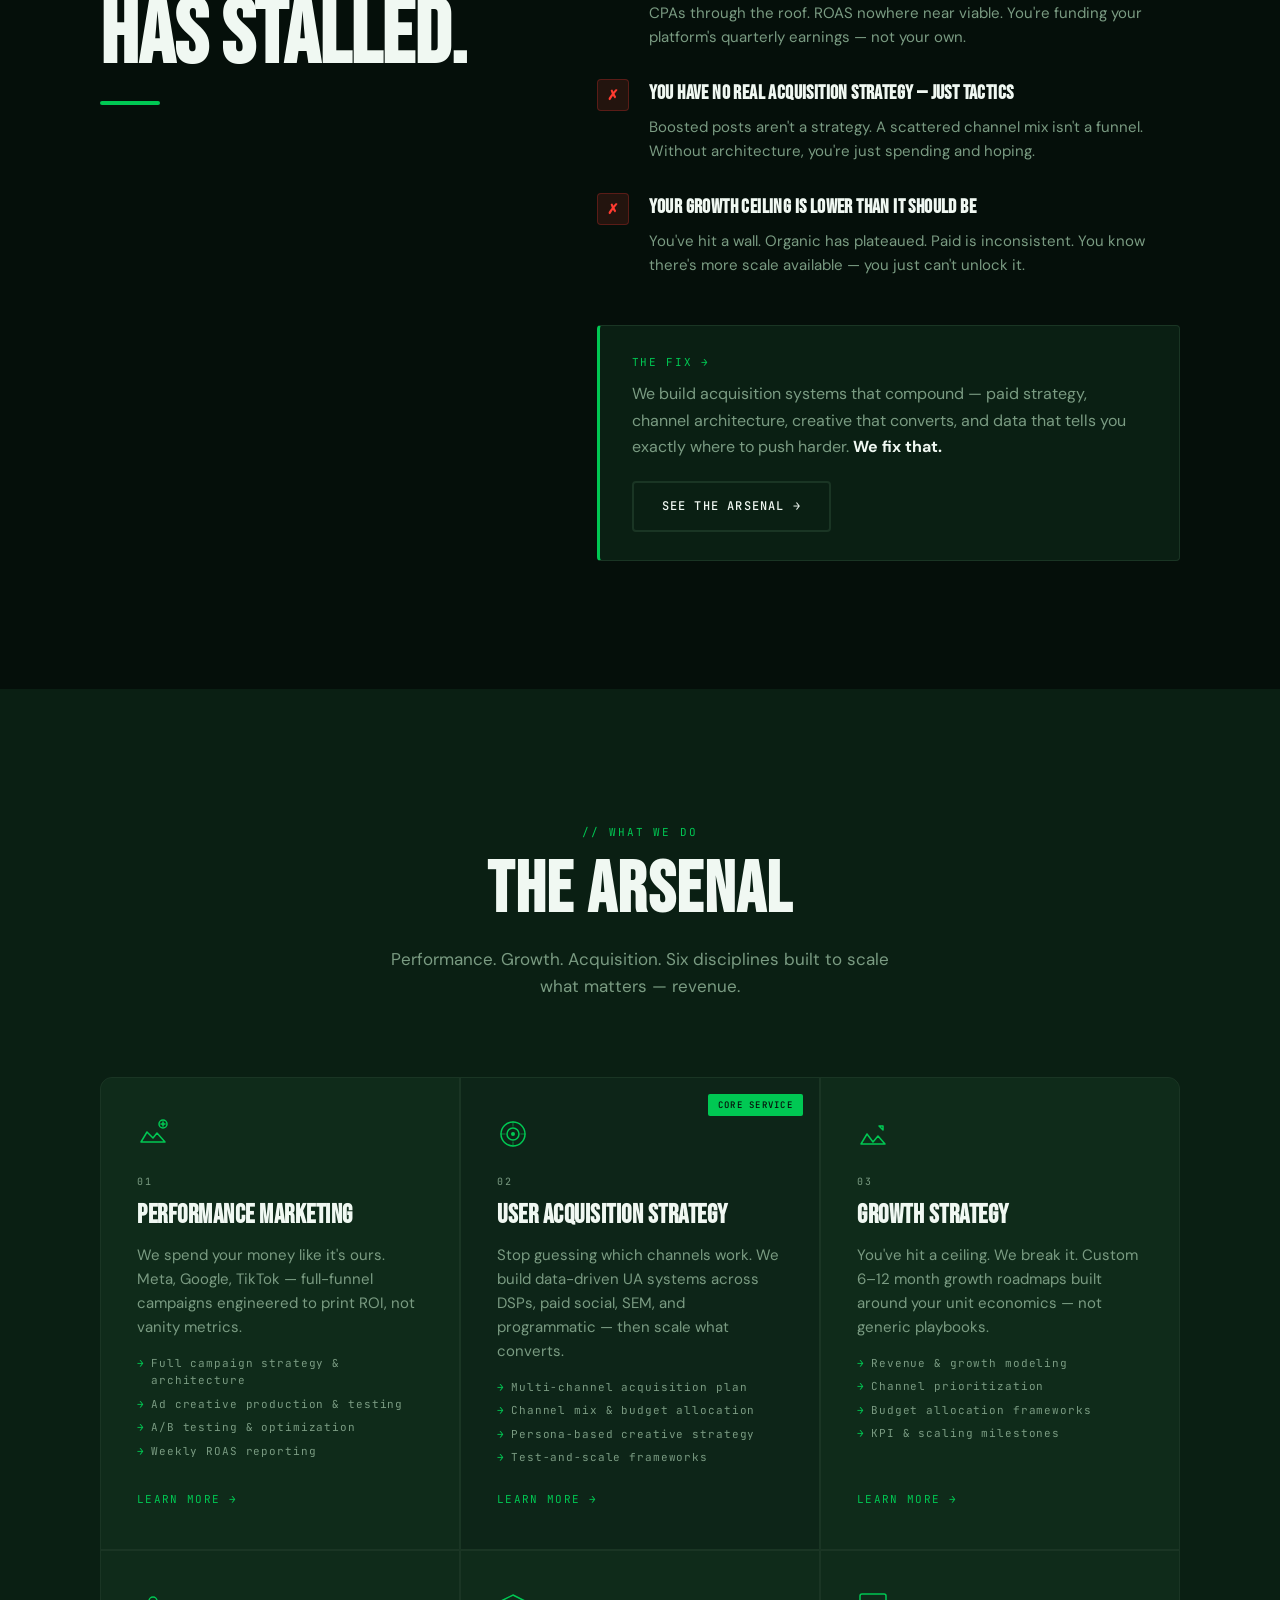
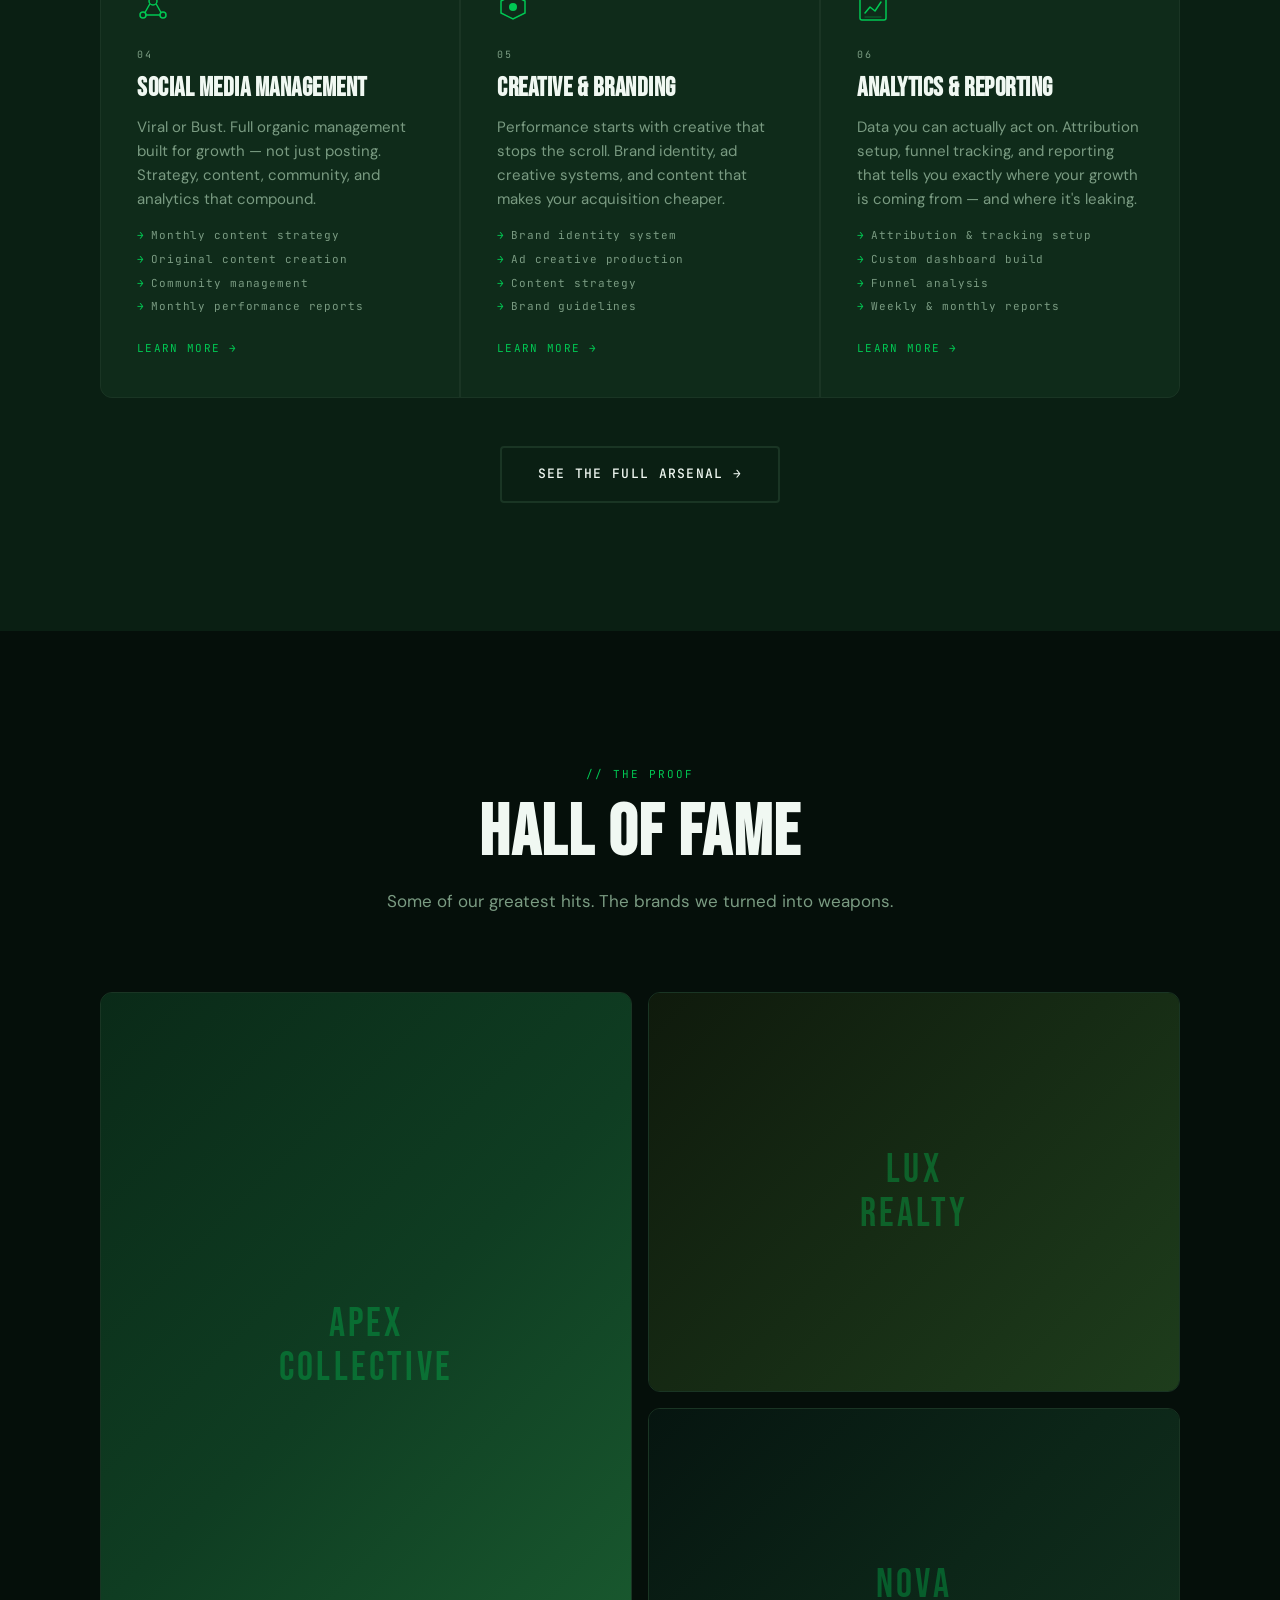
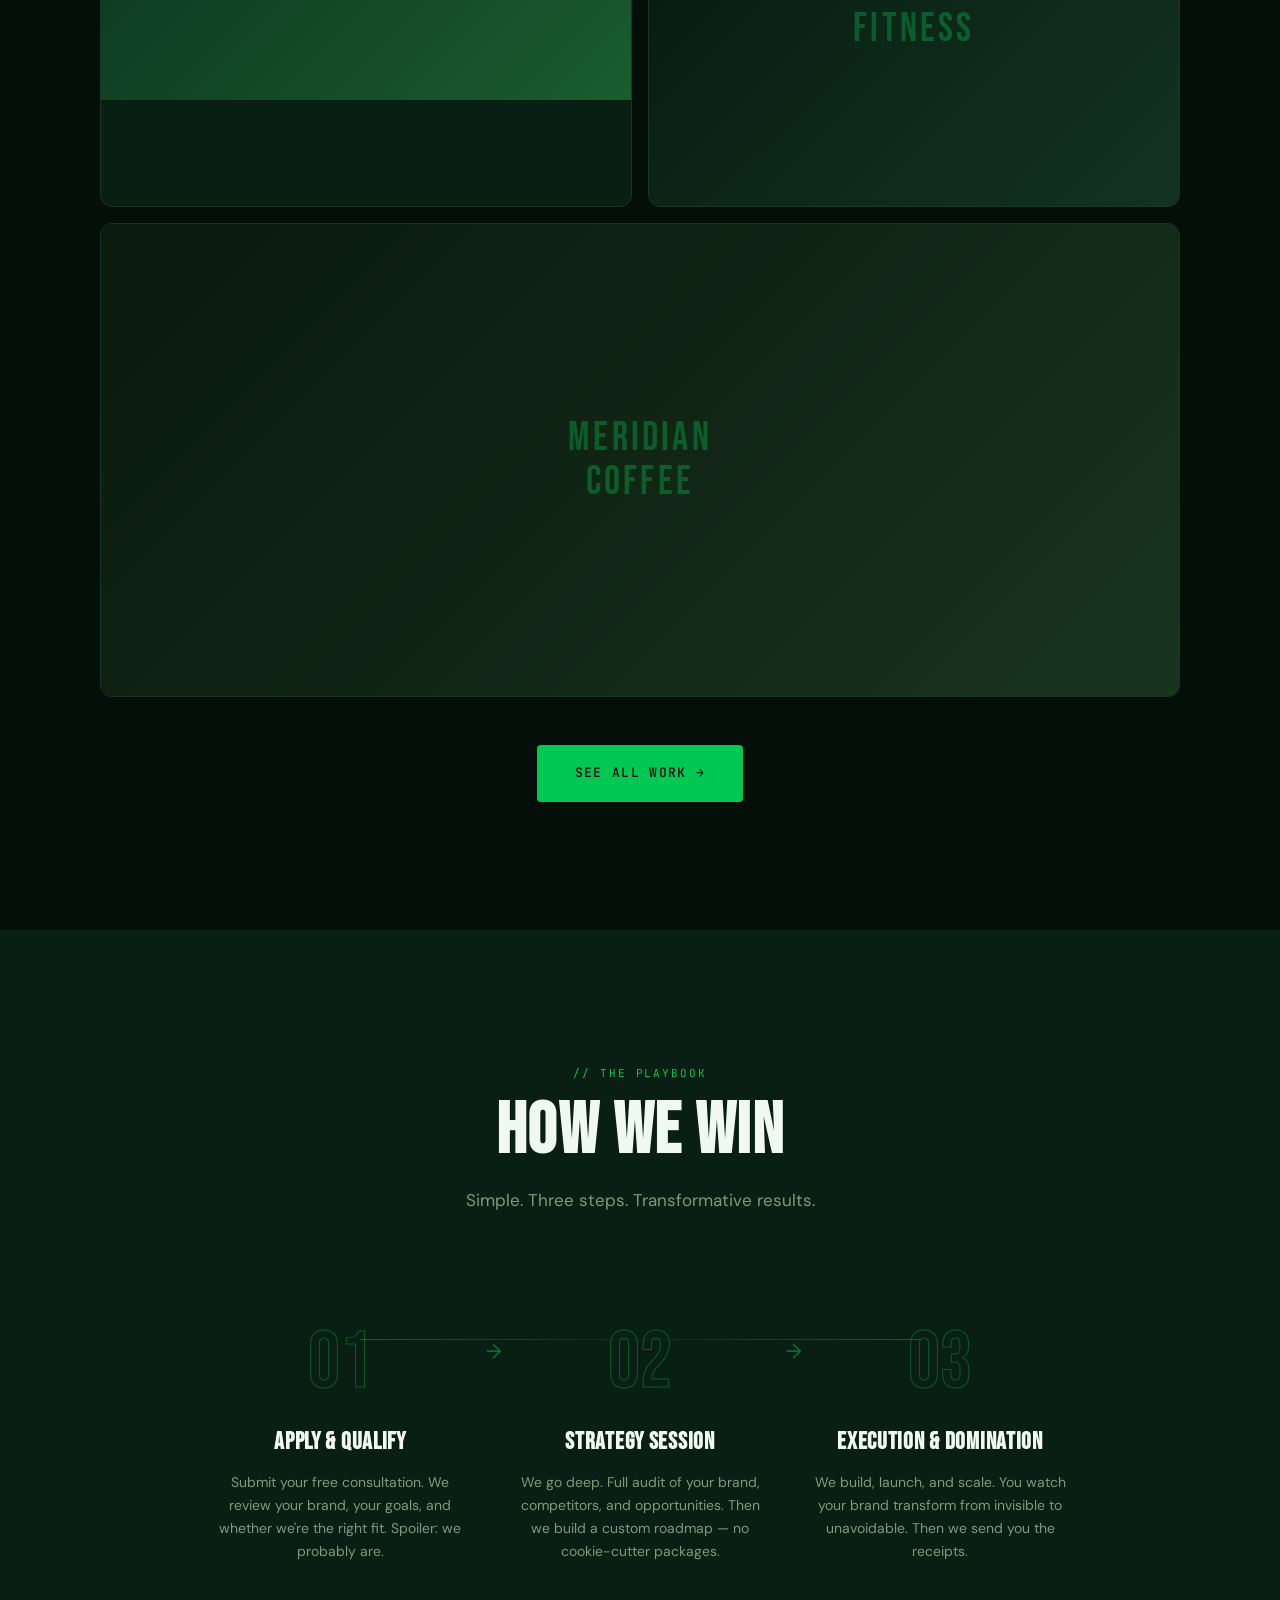
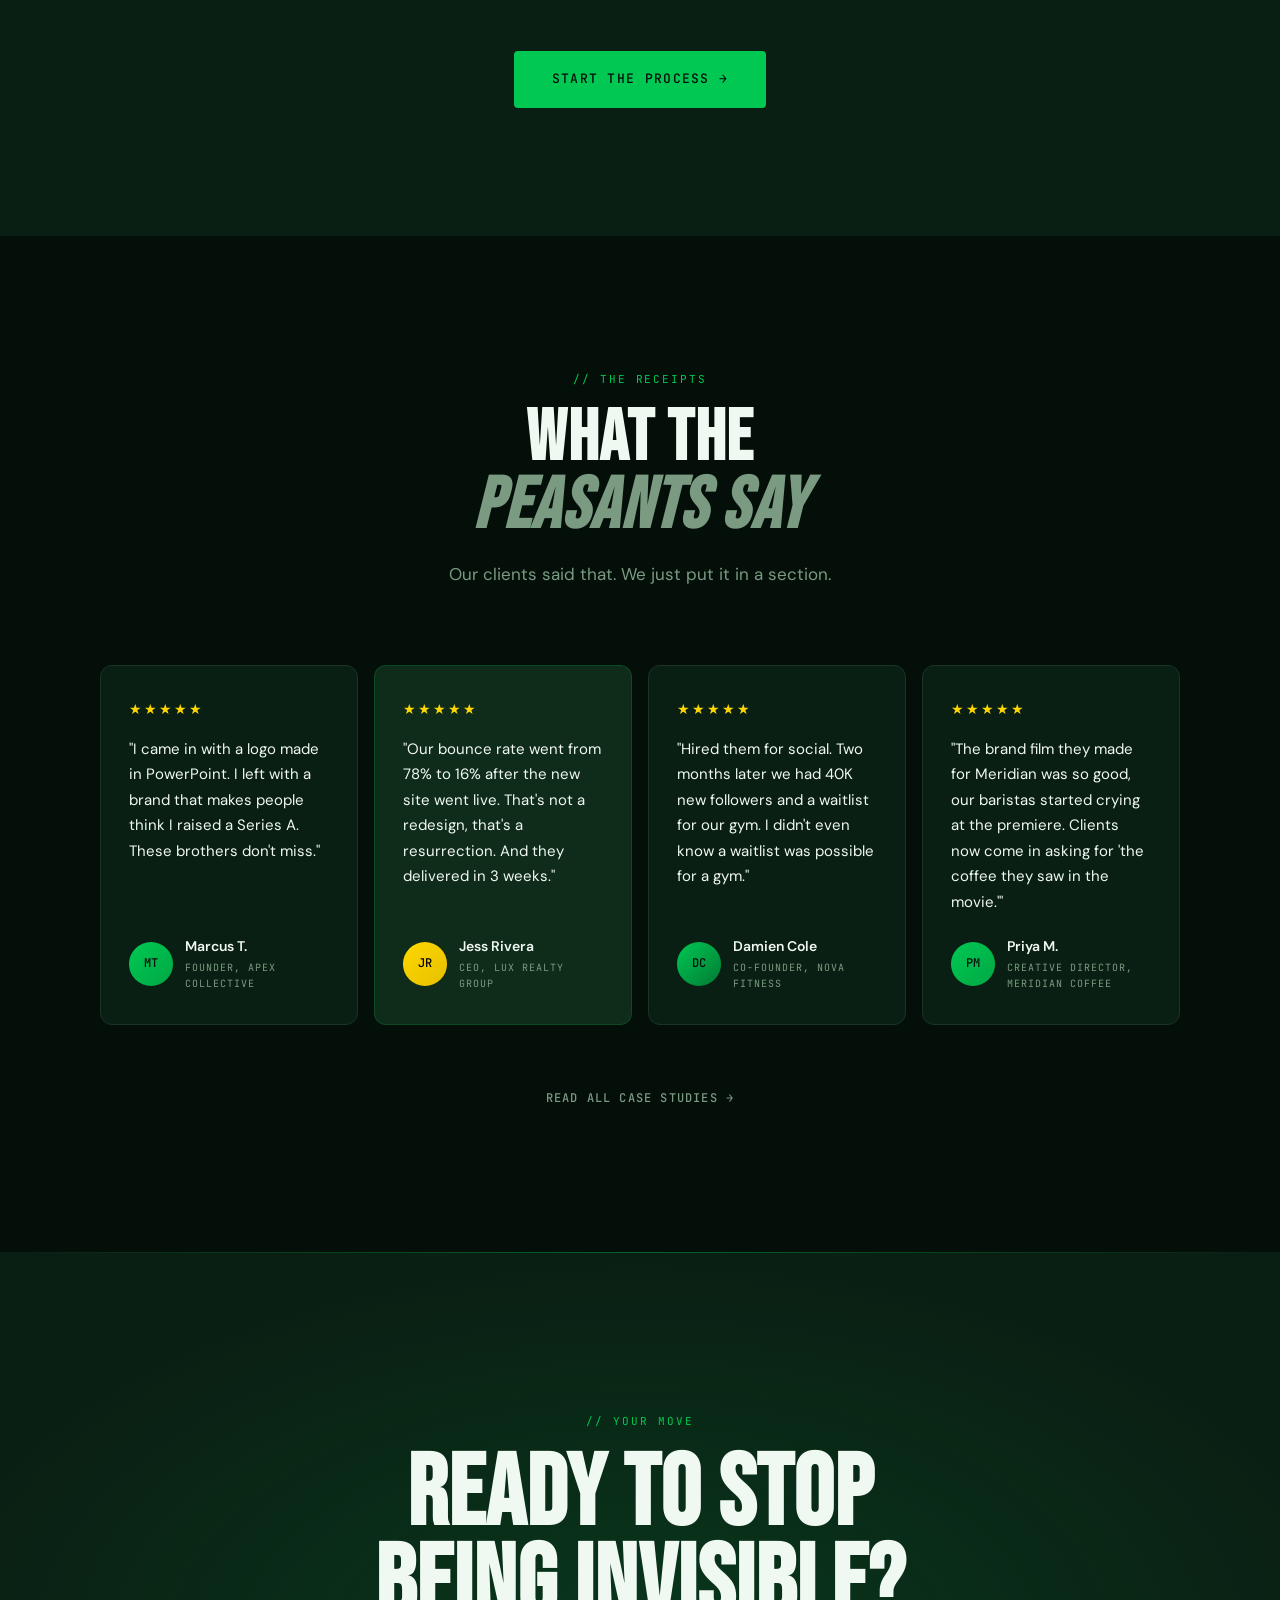
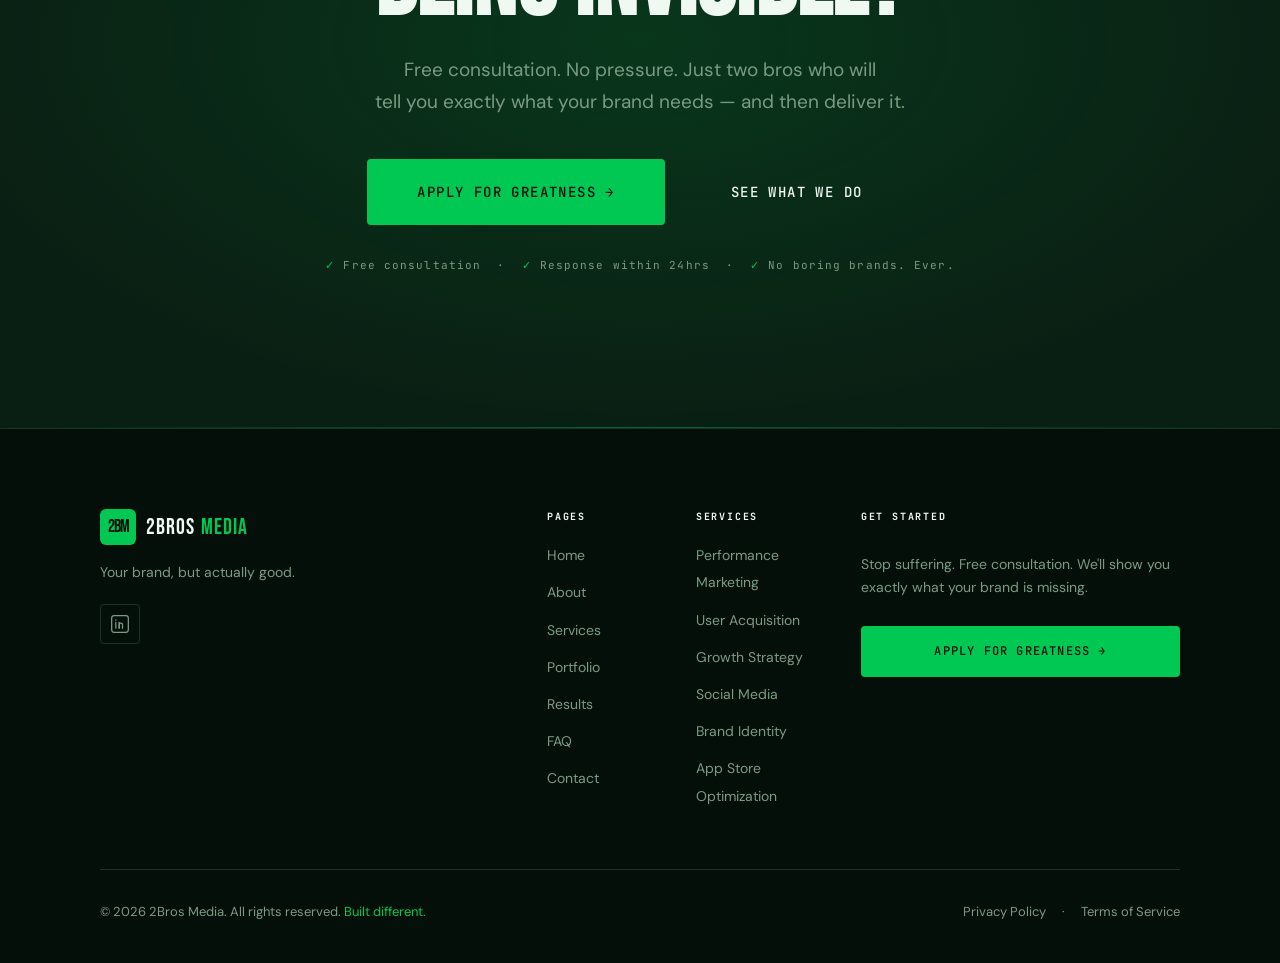
==== commit ae77042b: "Update footer — LinkedIn only, fix service links" ====
--- a/index.html
+++ b/index.html
@@ -907,29 +907,12 @@
         </a>
         <p class="footer-tagline">Your brand, but actually good.</p>
         <div class="footer-socials" aria-label="Social media links">
-          <a href="https://instagram.com/2brosmedia" class="footer-social" target="_blank" rel="noopener noreferrer" aria-label="2Bros Media on Instagram">
-            <svg width="20" height="20" viewBox="0 0 24 24" fill="none" aria-hidden="true">
-              <rect x="2" y="2" width="20" height="20" rx="5" stroke="currentColor" stroke-width="1.5" fill="none"/>
-              <circle cx="12" cy="12" r="4" stroke="currentColor" stroke-width="1.5" fill="none"/>
-              <circle cx="17.5" cy="6.5" r="1" fill="currentColor"/>
-            </svg>
-          </a>
           <a href="https://linkedin.com/company/2brosmedia" class="footer-social" target="_blank" rel="noopener noreferrer" aria-label="2Bros Media on LinkedIn">
             <svg width="20" height="20" viewBox="0 0 24 24" fill="none" aria-hidden="true">
               <rect x="2" y="2" width="20" height="20" rx="3" stroke="currentColor" stroke-width="1.5" fill="none"/>
               <path d="M7 10v7M7 7v.5" stroke="currentColor" stroke-width="1.5" stroke-linecap="round"/>
               <path d="M11 17v-4c0-1.5 1-2 2-2s2 .5 2 2v4" stroke="currentColor" stroke-width="1.5" stroke-linecap="round"/>
               <path d="M11 10v7" stroke="currentColor" stroke-width="1.5" stroke-linecap="round"/>
-            </svg>
-          </a>
-          <a href="https://tiktok.com/@2brosmedia" class="footer-social" target="_blank" rel="noopener noreferrer" aria-label="2Bros Media on TikTok">
-            <svg width="20" height="20" viewBox="0 0 24 24" fill="none" aria-hidden="true">
-              <path d="M9 12a4 4 0 1 0 4 4V4a5 5 0 0 0 5 5" stroke="currentColor" stroke-width="1.5" stroke-linecap="round" stroke-linejoin="round"/>
-            </svg>
-          </a>
-          <a href="https://twitter.com/2brosmedia" class="footer-social" target="_blank" rel="noopener noreferrer" aria-label="2Bros Media on X/Twitter">
-            <svg width="20" height="20" viewBox="0 0 24 24" fill="none" aria-hidden="true">
-              <path d="M4 4l16 16M4 20L20 4" stroke="currentColor" stroke-width="1.5" stroke-linecap="round"/>
             </svg>
           </a>
         </div>
@@ -952,12 +935,12 @@
         <div class="footer-nav-col">
           <h4 class="footer-nav-heading">Services</h4>
           <ul role="list">
+            <li><a href="/services/#performance-marketing">Performance Marketing</a></li>
+            <li><a href="/services/#user-acquisition">User Acquisition</a></li>
+            <li><a href="/services/#growth-strategy">Growth Strategy</a></li>
+            <li><a href="/services/#social-media">Social Media</a></li>
             <li><a href="/services/#brand-identity">Brand Identity</a></li>
-            <li><a href="/services/#web-design">Web Design</a></li>
-            <li><a href="/services/#social-media">Social Media</a></li>
-            <li><a href="/services/#video">Video Production</a></li>
-            <li><a href="/services/#paid-ads">Paid Ads</a></li>
-            <li><a href="/services/#seo">SEO &amp; Content</a></li>
+            <li><a href="/services/#aso">App Store Optimization</a></li>
           </ul>
         </div>
       </nav>
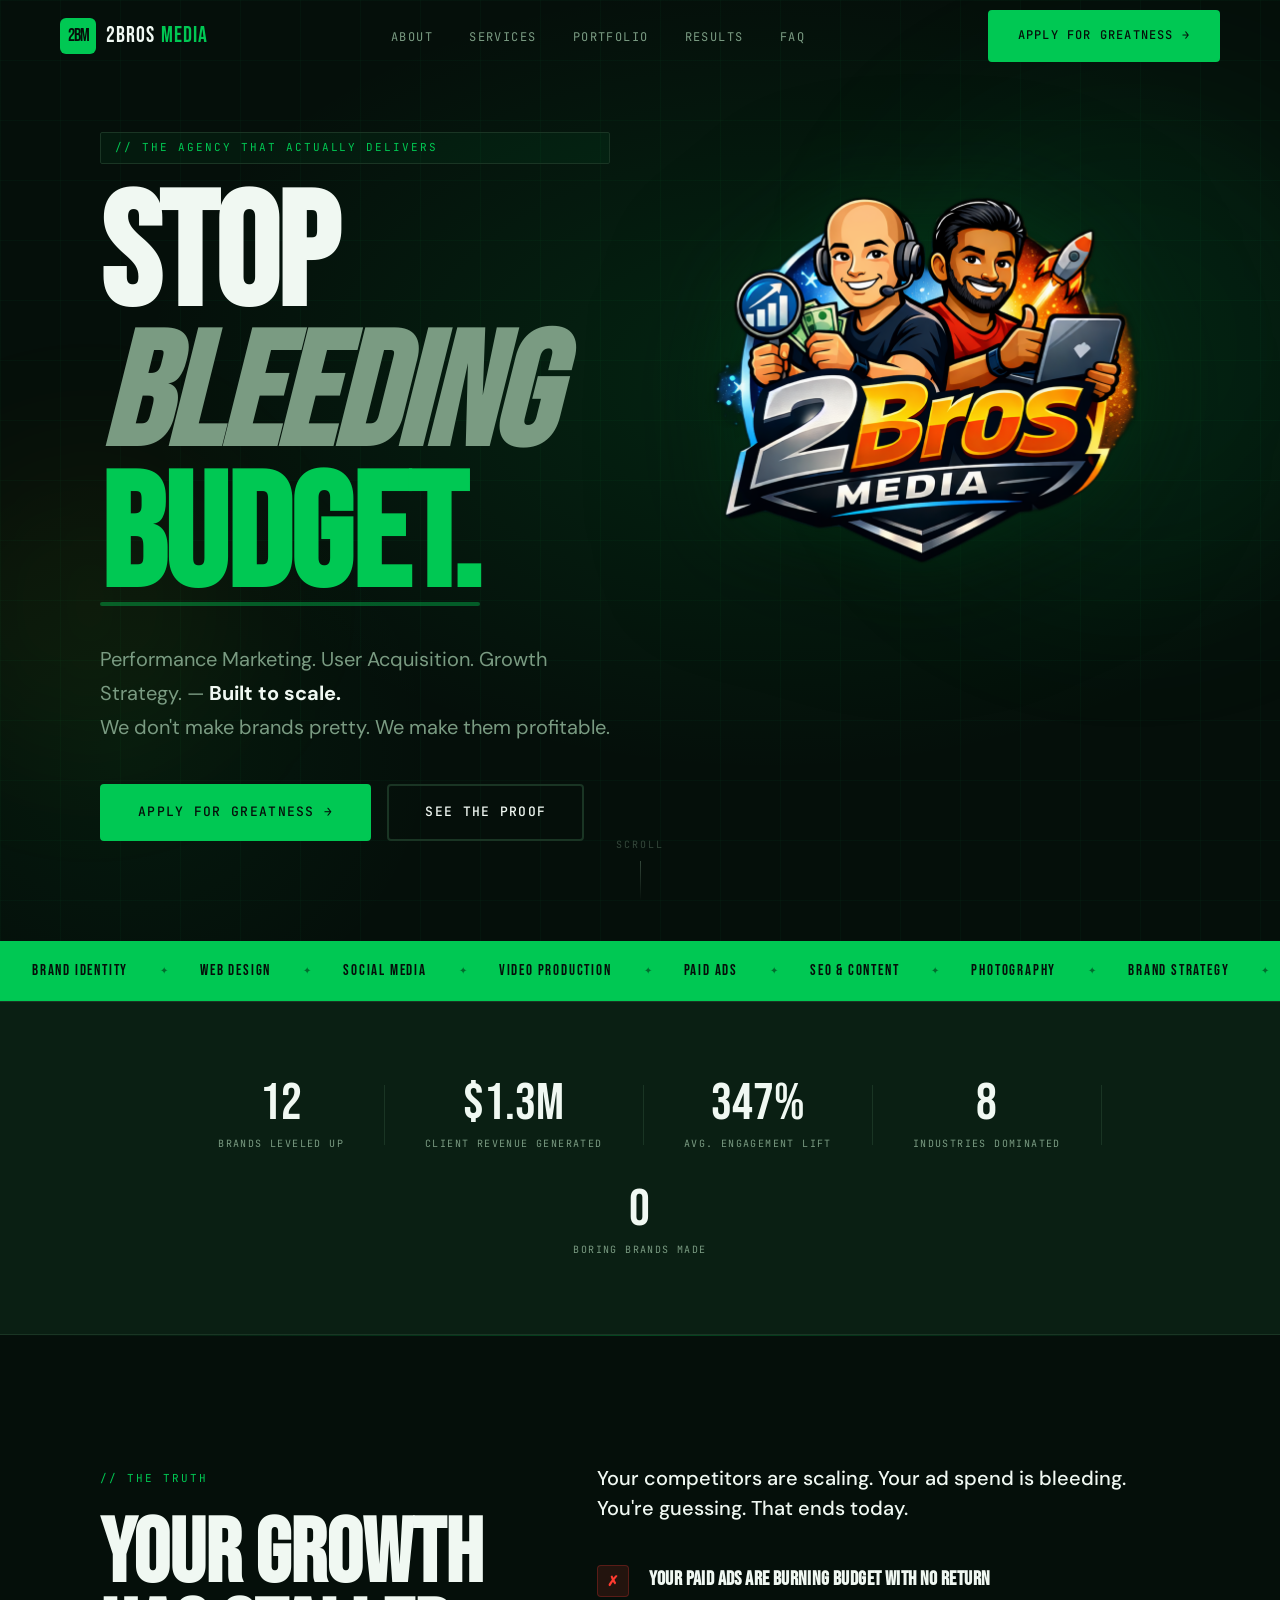
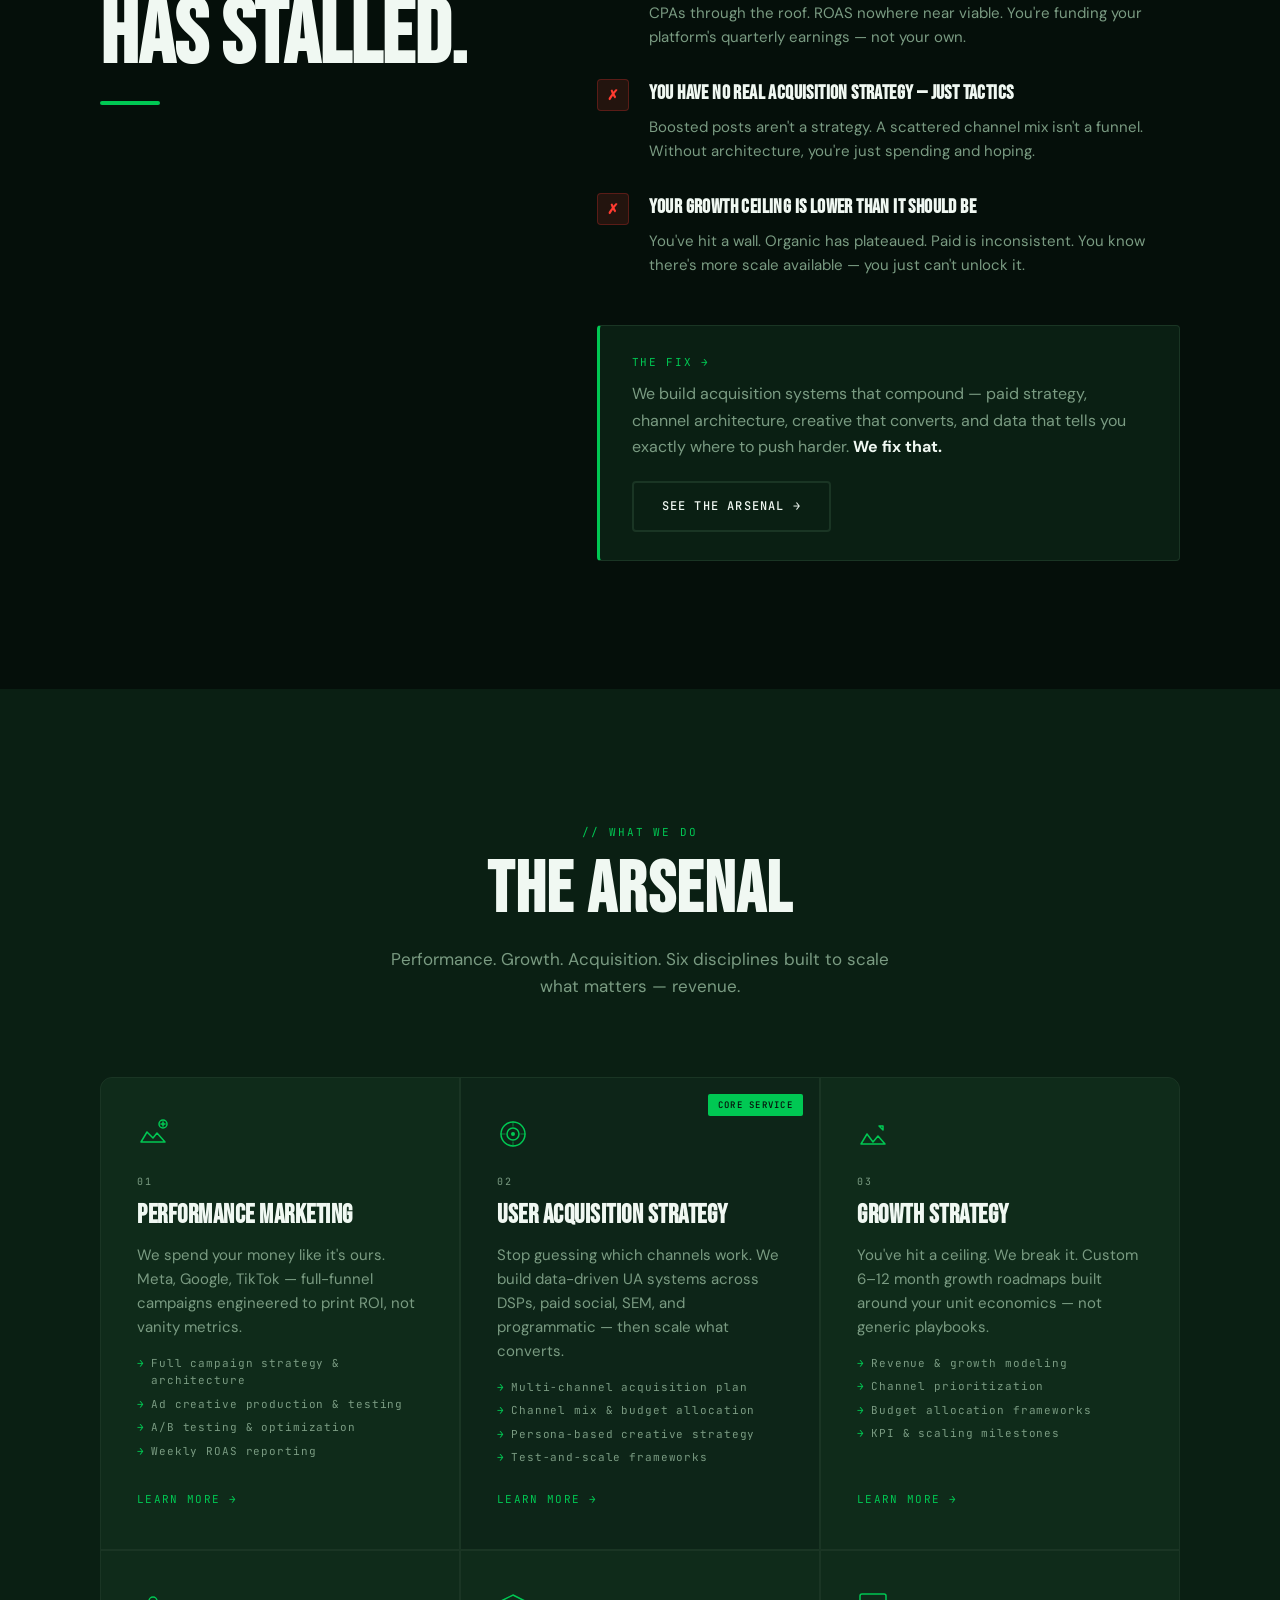
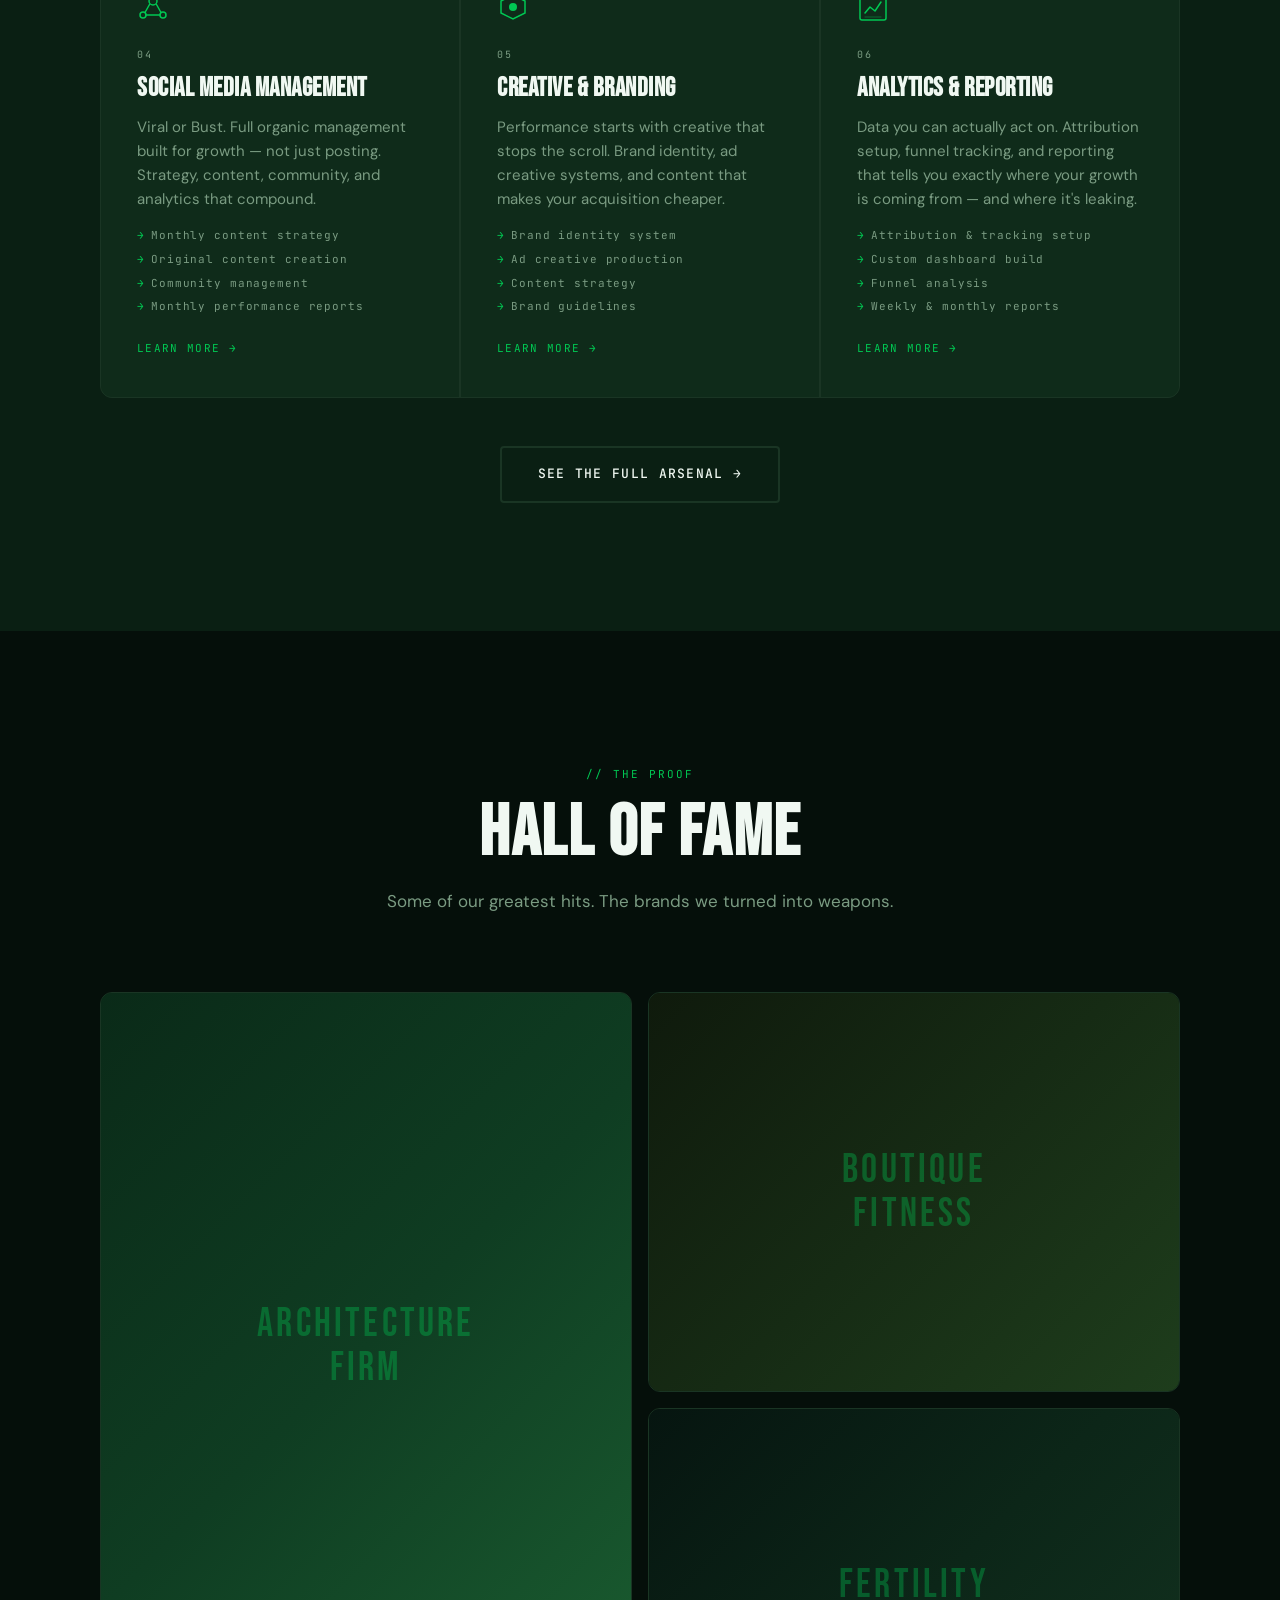
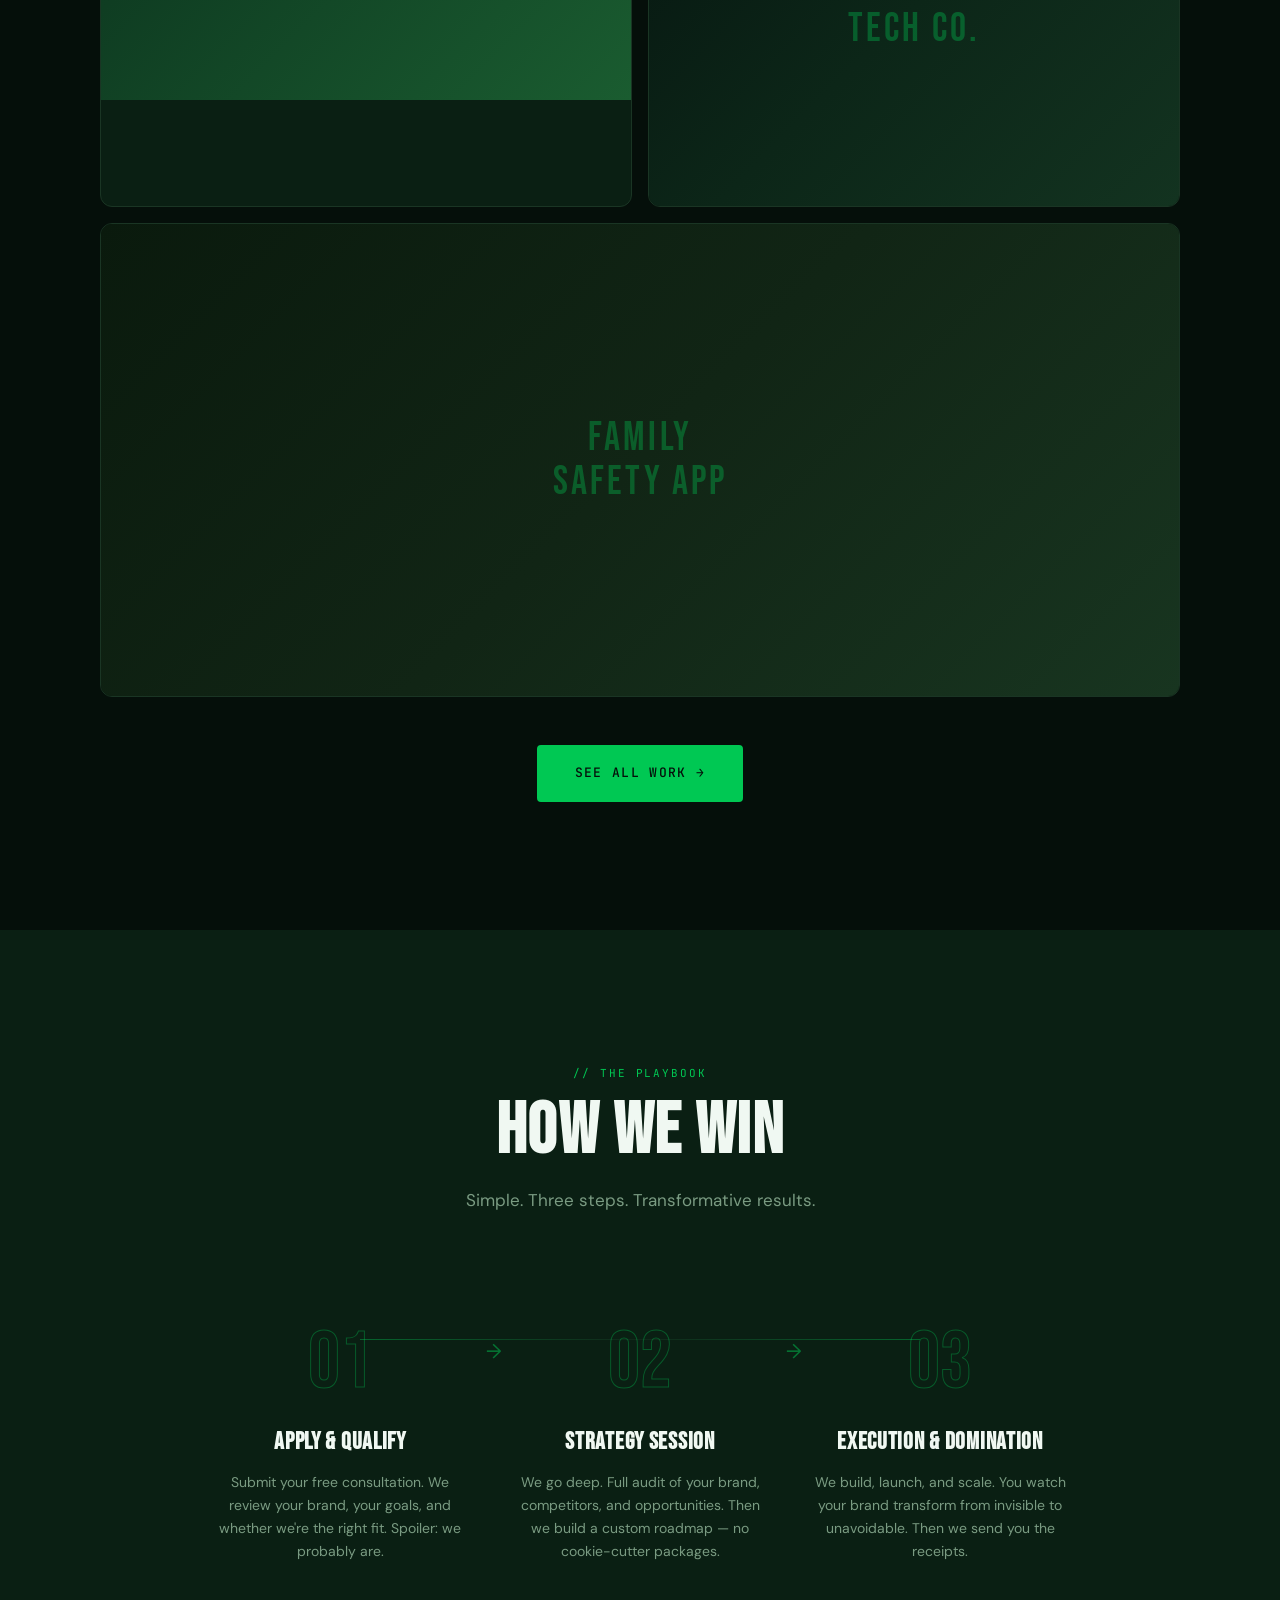
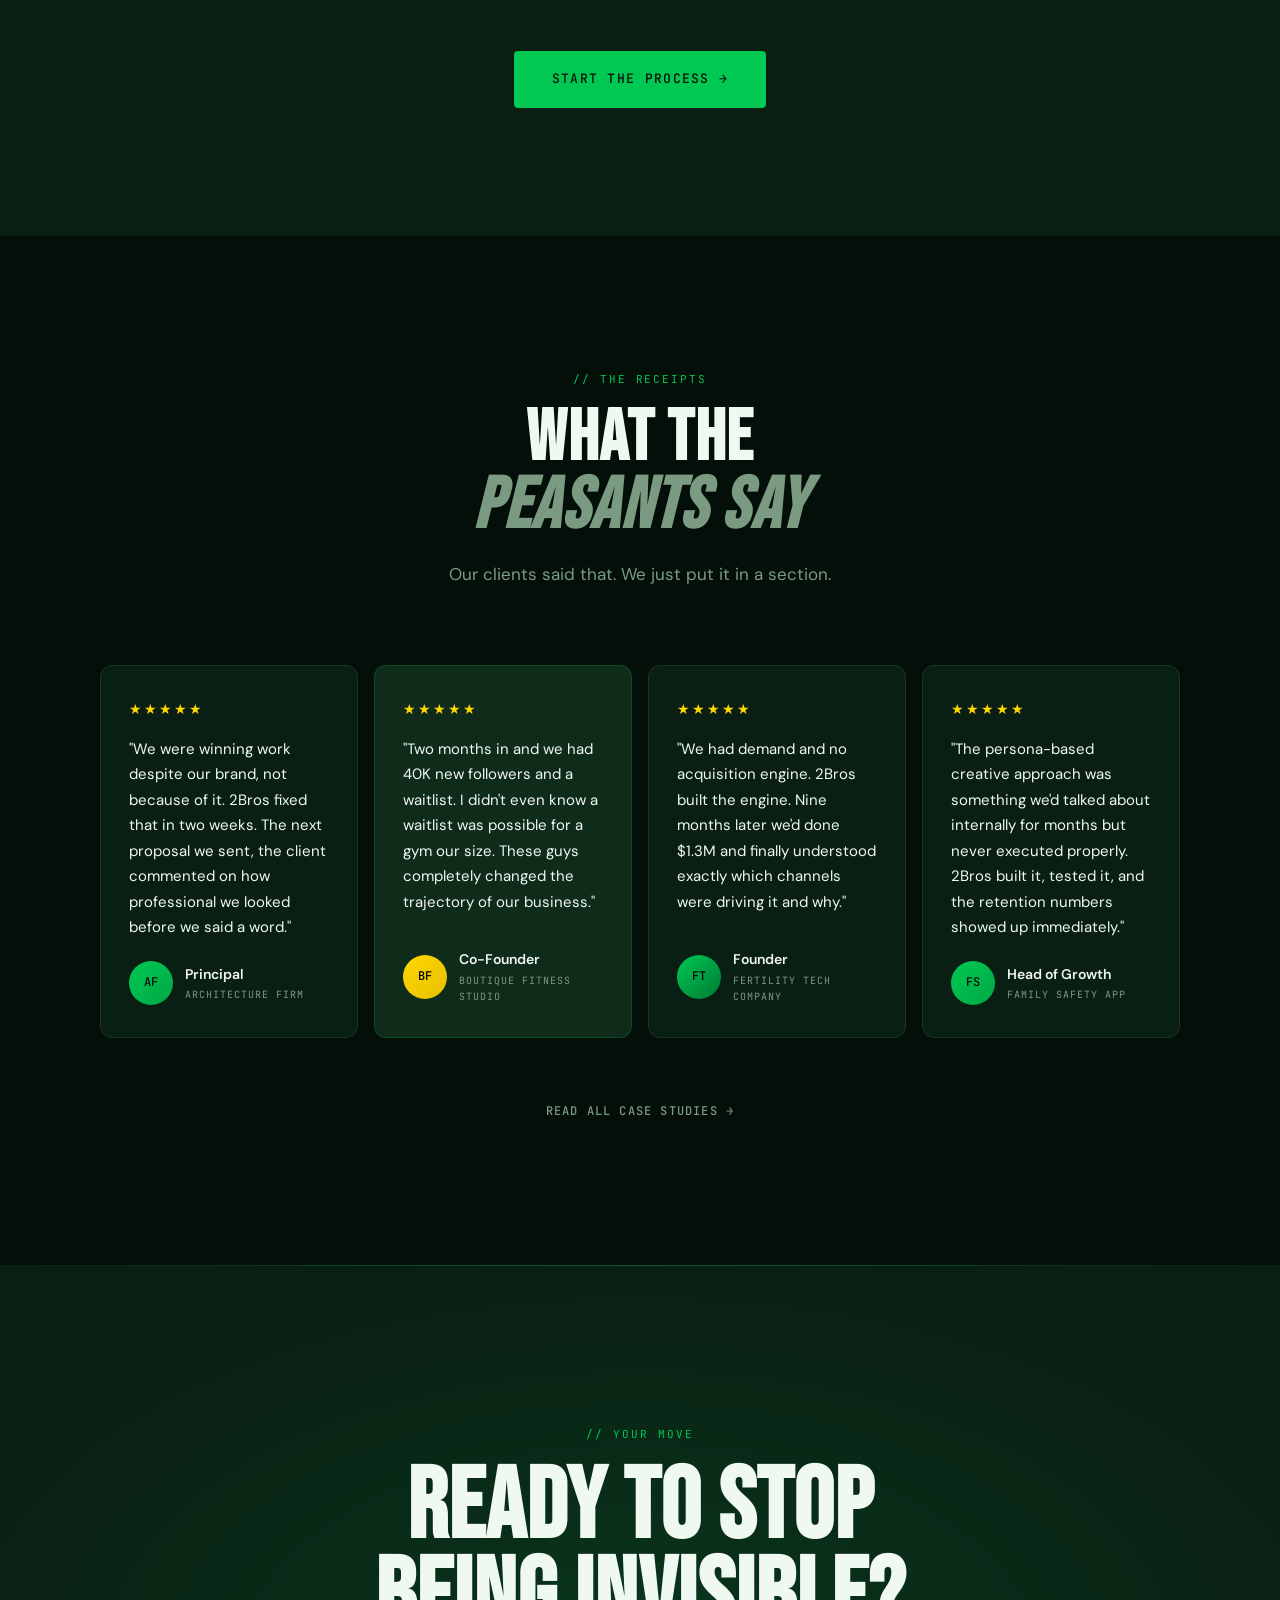
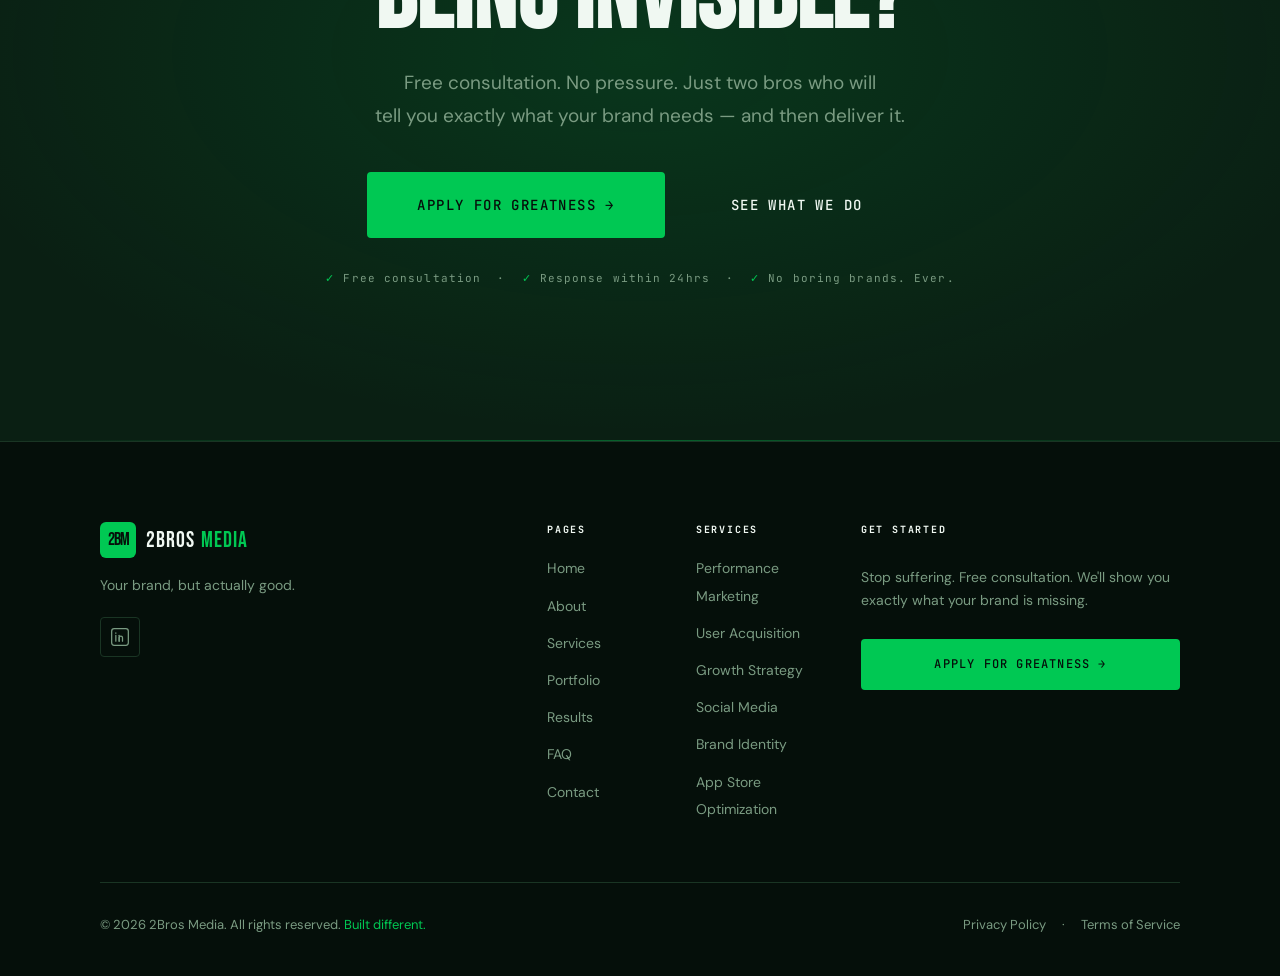
==== commit 8d7b3b64: "Update portfolio and testimonial sections in index.html" ====
--- a/index.html
+++ b/index.html
@@ -294,14 +294,14 @@
     <div class="section-tag hero-pretag" data-animate="fadeUp">// THE AGENCY THAT ACTUALLY DELIVERS</div>
 
     <h1 class="hero-headline" id="hero-headline" data-animate="fadeUp" data-animate-delay="100">
-      WE MAKE<br>
-      <em class="hero-headline-em">YOU LOOK</em><br>
-      <span class="hero-headline-rich">RICH.</span>
+      STOP<br>
+      <em class="hero-headline-em">BLEEDING</em><br>
+      <span class="hero-headline-rich">BUDGET.</span>
     </h1>
 
     <p class="hero-sub" data-animate="fadeUp" data-animate-delay="200">
-      Branding. Web. Social. Video. Ads. — <strong>Done right. Done loud.</strong><br>
-      Your brand, but actually good.
+      Performance Marketing. User Acquisition. Growth Strategy. — <strong>Built to scale.</strong><br>
+      We don't make brands pretty. We make them profitable.
     </p>
 
     <div class="hero-ctas" data-animate="fadeUp" data-animate-delay="300">
@@ -642,62 +642,62 @@
     <div class="portfolio-grid" data-stagger>
 
       <!-- Portfolio Item 1 -->
-      <article class="portfolio-card portfolio-card--large" data-animate="fadeUp" aria-label="Apex Collective brand identity portfolio item">
-        <div class="portfolio-card-img" role="img" aria-label="Apex Collective brand identity project — bold geometric logo on dark background" style="background: linear-gradient(135deg, #0a2a18 0%, #0f3d22 50%, #1a5c30 100%);">
+      <article class="portfolio-card portfolio-card--large" data-animate="fadeUp" aria-label="Architecture Firm brand identity portfolio item">
+        <div class="portfolio-card-img" role="img" aria-label="Architecture Firm — complete brand identity system" style="background: linear-gradient(135deg, #0a2a18 0%, #0f3d22 50%, #1a5c30 100%);">
           <div class="portfolio-card-placeholder" aria-hidden="true">
-            <span>APEX<br>COLLECTIVE</span>
+            <span>ARCHITECTURE<br>FIRM</span>
           </div>
         </div>
         <div class="portfolio-card-overlay">
           <span class="portfolio-card-category">Branding</span>
-          <h3 class="portfolio-card-title">Apex Collective</h3>
-          <p class="portfolio-card-result">↑ 280% brand recognition within 60 days</p>
-          <a href="/portfolio/" class="portfolio-card-cta" aria-label="View Apex Collective project">View Project →</a>
+          <h3 class="portfolio-card-title">Architecture Firm</h3>
+          <p class="portfolio-card-result">↑ 280% brand recognition · 3× inbound inquiries · 14-day delivery</p>
+          <a href="/portfolio/" class="portfolio-card-cta" aria-label="View Architecture Firm project">View Project →</a>
         </div>
       </article>
 
       <!-- Portfolio Item 2 -->
-      <article class="portfolio-card" data-animate="fadeUp" data-animate-delay="80" aria-label="Lux Realty web design portfolio item">
-        <div class="portfolio-card-img" role="img" aria-label="Lux Realty website design — luxury real estate web project" style="background: linear-gradient(135deg, #0f1a0c 0%, #162b14 50%, #1e3d1c 100%);">
+      <article class="portfolio-card" data-animate="fadeUp" data-animate-delay="80" aria-label="Boutique Fitness Studio social media portfolio item">
+        <div class="portfolio-card-img" role="img" aria-label="Boutique Fitness Studio — social media management and growth" style="background: linear-gradient(135deg, #0f1a0c 0%, #162b14 50%, #1e3d1c 100%);">
           <div class="portfolio-card-placeholder" aria-hidden="true">
-            <span>LUX<br>REALTY</span>
-          </div>
-        </div>
-        <div class="portfolio-card-overlay">
-          <span class="portfolio-card-category">Web Design</span>
-          <h3 class="portfolio-card-title">Lux Realty</h3>
-          <p class="portfolio-card-result">↓ 62% bounce rate after redesign</p>
-          <a href="/portfolio/" class="portfolio-card-cta" aria-label="View Lux Realty project">View Project →</a>
-        </div>
-      </article>
-
-      <!-- Portfolio Item 3 -->
-      <article class="portfolio-card" data-animate="fadeUp" data-animate-delay="160" aria-label="Nova Fitness social media portfolio item">
-        <div class="portfolio-card-img" role="img" aria-label="Nova Fitness social media — content strategy and growth campaign" style="background: linear-gradient(135deg, #061510 0%, #0c2618 50%, #133320 100%);">
-          <div class="portfolio-card-placeholder" aria-hidden="true">
-            <span>NOVA<br>FITNESS</span>
+            <span>BOUTIQUE<br>FITNESS</span>
           </div>
         </div>
         <div class="portfolio-card-overlay">
           <span class="portfolio-card-category">Social Media</span>
-          <h3 class="portfolio-card-title">Nova Fitness</h3>
-          <p class="portfolio-card-result">↑ 347% engagement in 90 days</p>
-          <a href="/portfolio/" class="portfolio-card-cta" aria-label="View Nova Fitness project">View Project →</a>
+          <h3 class="portfolio-card-title">Boutique Fitness Studio</h3>
+          <p class="portfolio-card-result">↑ 347% engagement · 40K followers · Studio sold out in 60 days</p>
+          <a href="/portfolio/" class="portfolio-card-cta" aria-label="View Boutique Fitness Studio project">View Project →</a>
+        </div>
+      </article>
+
+      <!-- Portfolio Item 3 -->
+      <article class="portfolio-card" data-animate="fadeUp" data-animate-delay="160" aria-label="Fertility Tech Company performance marketing portfolio item">
+        <div class="portfolio-card-img" role="img" aria-label="Fertility Tech Company — performance marketing and paid acquisition" style="background: linear-gradient(135deg, #061510 0%, #0c2618 50%, #133320 100%);">
+          <div class="portfolio-card-placeholder" aria-hidden="true">
+            <span>FERTILITY<br>TECH CO.</span>
+          </div>
+        </div>
+        <div class="portfolio-card-overlay">
+          <span class="portfolio-card-category">Performance Marketing</span>
+          <h3 class="portfolio-card-title">Fertility Tech Company</h3>
+          <p class="portfolio-card-result">$1.3M revenue in 9 months · 4,000 units sold</p>
+          <a href="/portfolio/" class="portfolio-card-cta" aria-label="View Fertility Tech Company project">View Project →</a>
         </div>
       </article>
 
       <!-- Portfolio Item 4 -->
-      <article class="portfolio-card portfolio-card--wide" data-animate="fadeUp" data-animate-delay="240" aria-label="Meridian Coffee video production portfolio item">
-        <div class="portfolio-card-img" role="img" aria-label="Meridian Coffee brand film — cinematic video production project" style="background: linear-gradient(135deg, #0a1a0d 0%, #112515 50%, #183520 100%);">
+      <article class="portfolio-card portfolio-card--wide" data-animate="fadeUp" data-animate-delay="240" aria-label="Family Safety App user acquisition portfolio item">
+        <div class="portfolio-card-img" role="img" aria-label="Family Safety App — user acquisition strategy and creative development" style="background: linear-gradient(135deg, #0a1a0d 0%, #112515 50%, #183520 100%);">
           <div class="portfolio-card-placeholder" aria-hidden="true">
-            <span>MERIDIAN<br>COFFEE</span>
+            <span>FAMILY<br>SAFETY APP</span>
           </div>
         </div>
         <div class="portfolio-card-overlay">
-          <span class="portfolio-card-category">Video Production</span>
-          <h3 class="portfolio-card-title">Meridian Coffee</h3>
-          <p class="portfolio-card-result">Brand film generated $180K in attributed revenue</p>
-          <a href="/portfolio/" class="portfolio-card-cta" aria-label="View Meridian Coffee project">View Project →</a>
+          <span class="portfolio-card-category">User Acquisition</span>
+          <h3 class="portfolio-card-title">Family Safety App</h3>
+          <p class="portfolio-card-result">1M installs · 33% paid-to-subscription · $5 CPI / $10 LTV</p>
+          <a href="/portfolio/" class="portfolio-card-cta" aria-label="View Family Safety App project">View Project →</a>
         </div>
       </article>
 
@@ -776,74 +776,74 @@
 
     <div class="testimonials-grid" data-stagger>
 
-      <article class="testimonial-card" data-animate="fadeUp" aria-label="Testimonial from Marcus T, founder">
+      <article class="testimonial-card" data-animate="fadeUp" aria-label="Testimonial from Architecture Firm principal">
         <div class="testimonial-rating" aria-label="5 out of 5 stars">
           <span aria-hidden="true">★★★★★</span>
         </div>
         <blockquote class="testimonial-quote">
-          "I came in with a logo made in PowerPoint. I left with a brand that makes people think I raised a Series A. These brothers don't miss."
+          "We were winning work despite our brand, not because of it. 2Bros fixed that in two weeks. The next proposal we sent, the client commented on how professional we looked before we said a word."
         </blockquote>
         <div class="testimonial-author">
-          <div class="testimonial-avatar" role="img" aria-label="Marcus T profile photo placeholder" style="background: linear-gradient(135deg, #00c853 0%, #00a844 100%);">
-            <span aria-hidden="true">MT</span>
+          <div class="testimonial-avatar" role="img" aria-label="Architecture Firm principal" style="background: linear-gradient(135deg, #00c853 0%, #00a844 100%);">
+            <span aria-hidden="true">AF</span>
           </div>
           <div>
-            <strong class="testimonial-name">Marcus T.</strong>
-            <span class="testimonial-title">Founder, Apex Collective</span>
-          </div>
-        </div>
-      </article>
-
-      <article class="testimonial-card testimonial-card--highlight" data-animate="fadeUp" data-animate-delay="80" aria-label="Testimonial from Jess Rivera, CEO">
+            <strong class="testimonial-name">Principal</strong>
+            <span class="testimonial-title">Architecture Firm</span>
+          </div>
+        </div>
+      </article>
+
+      <article class="testimonial-card testimonial-card--highlight" data-animate="fadeUp" data-animate-delay="80" aria-label="Testimonial from Boutique Fitness Studio co-founder">
         <div class="testimonial-rating" aria-label="5 out of 5 stars">
           <span aria-hidden="true">★★★★★</span>
         </div>
         <blockquote class="testimonial-quote">
-          "Our bounce rate went from 78% to 16% after the new site went live. That's not a redesign, that's a resurrection. And they delivered in 3 weeks."
+          "Two months in and we had 40K new followers and a waitlist. I didn't even know a waitlist was possible for a gym our size. These guys completely changed the trajectory of our business."
         </blockquote>
         <div class="testimonial-author">
-          <div class="testimonial-avatar" role="img" aria-label="Jess Rivera profile photo placeholder" style="background: linear-gradient(135deg, #ffd700 0%, #e6c000 100%);">
-            <span aria-hidden="true" style="color:#000">JR</span>
+          <div class="testimonial-avatar" role="img" aria-label="Boutique Fitness Studio co-founder" style="background: linear-gradient(135deg, #ffd700 0%, #e6c000 100%);">
+            <span aria-hidden="true" style="color:#000">BF</span>
           </div>
           <div>
-            <strong class="testimonial-name">Jess Rivera</strong>
-            <span class="testimonial-title">CEO, Lux Realty Group</span>
-          </div>
-        </div>
-      </article>
-
-      <article class="testimonial-card" data-animate="fadeUp" data-animate-delay="160" aria-label="Testimonial from Damien Cole, co-founder">
+            <strong class="testimonial-name">Co-Founder</strong>
+            <span class="testimonial-title">Boutique Fitness Studio</span>
+          </div>
+        </div>
+      </article>
+
+      <article class="testimonial-card" data-animate="fadeUp" data-animate-delay="160" aria-label="Testimonial from Fertility Tech Company founder">
         <div class="testimonial-rating" aria-label="5 out of 5 stars">
           <span aria-hidden="true">★★★★★</span>
         </div>
         <blockquote class="testimonial-quote">
-          "Hired them for social. Two months later we had 40K new followers and a waitlist for our gym. I didn't even know a waitlist was possible for a gym."
+          "We had demand and no acquisition engine. 2Bros built the engine. Nine months later we'd done $1.3M and finally understood exactly which channels were driving it and why."
         </blockquote>
         <div class="testimonial-author">
-          <div class="testimonial-avatar" role="img" aria-label="Damien Cole profile photo placeholder" style="background: linear-gradient(135deg, #00c853 0%, #007a33 100%);">
-            <span aria-hidden="true">DC</span>
+          <div class="testimonial-avatar" role="img" aria-label="Fertility Tech Company founder" style="background: linear-gradient(135deg, #00c853 0%, #007a33 100%);">
+            <span aria-hidden="true">FT</span>
           </div>
           <div>
-            <strong class="testimonial-name">Damien Cole</strong>
-            <span class="testimonial-title">Co-Founder, Nova Fitness</span>
-          </div>
-        </div>
-      </article>
-
-      <article class="testimonial-card" data-animate="fadeUp" data-animate-delay="240" aria-label="Testimonial from Priya M, creative director">
+            <strong class="testimonial-name">Founder</strong>
+            <span class="testimonial-title">Fertility Tech Company</span>
+          </div>
+        </div>
+      </article>
+
+      <article class="testimonial-card" data-animate="fadeUp" data-animate-delay="240" aria-label="Testimonial from Family Safety App head of growth">
         <div class="testimonial-rating" aria-label="5 out of 5 stars">
           <span aria-hidden="true">★★★★★</span>
         </div>
         <blockquote class="testimonial-quote">
-          "The brand film they made for Meridian was so good, our baristas started crying at the premiere. Clients now come in asking for 'the coffee they saw in the movie.'"
+          "The persona-based creative approach was something we'd talked about internally for months but never executed properly. 2Bros built it, tested it, and the retention numbers showed up immediately."
         </blockquote>
         <div class="testimonial-author">
-          <div class="testimonial-avatar" role="img" aria-label="Priya M profile photo placeholder" style="background: linear-gradient(135deg, #00c853 0%, #00a844 100%);">
-            <span aria-hidden="true">PM</span>
+          <div class="testimonial-avatar" role="img" aria-label="Family Safety App head of growth" style="background: linear-gradient(135deg, #00c853 0%, #00a844 100%);">
+            <span aria-hidden="true">FS</span>
           </div>
           <div>
-            <strong class="testimonial-name">Priya M.</strong>
-            <span class="testimonial-title">Creative Director, Meridian Coffee</span>
+            <strong class="testimonial-name">Head of Growth</strong>
+            <span class="testimonial-title">Family Safety App</span>
           </div>
         </div>
       </article>
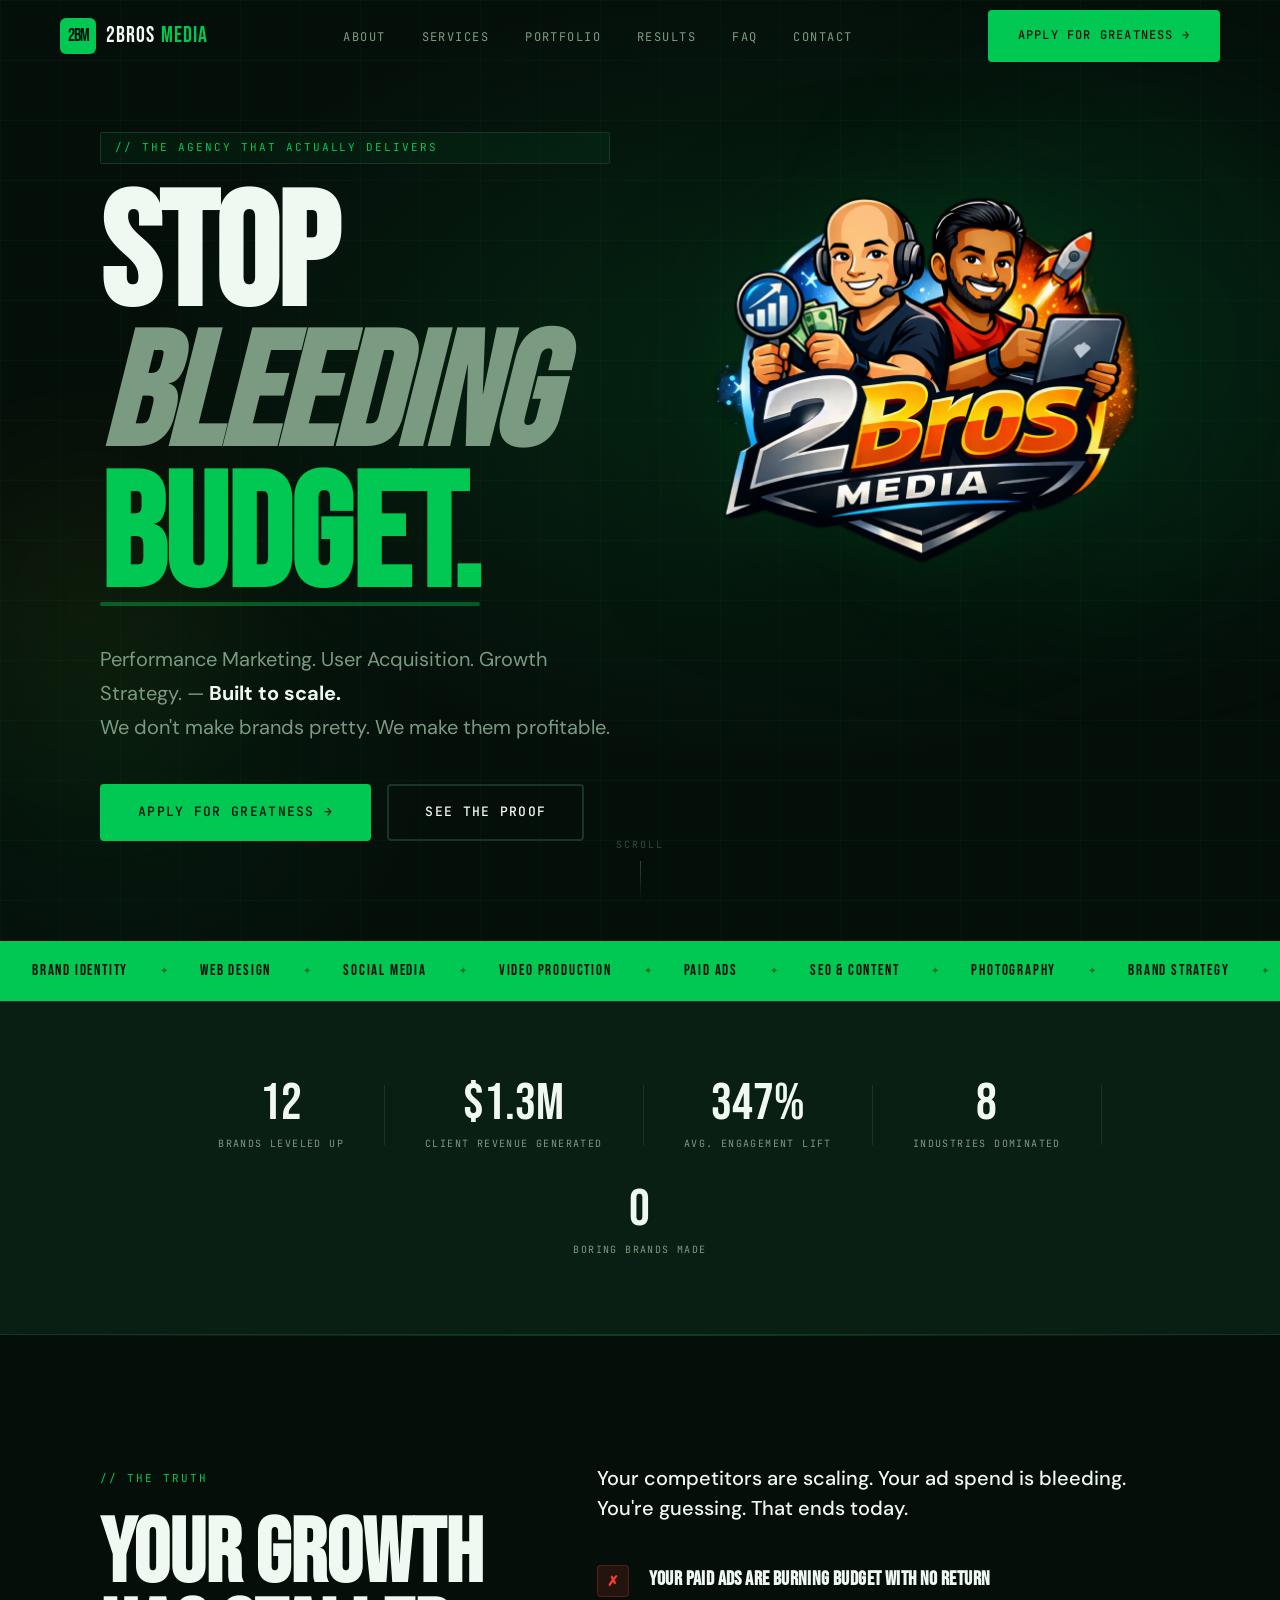
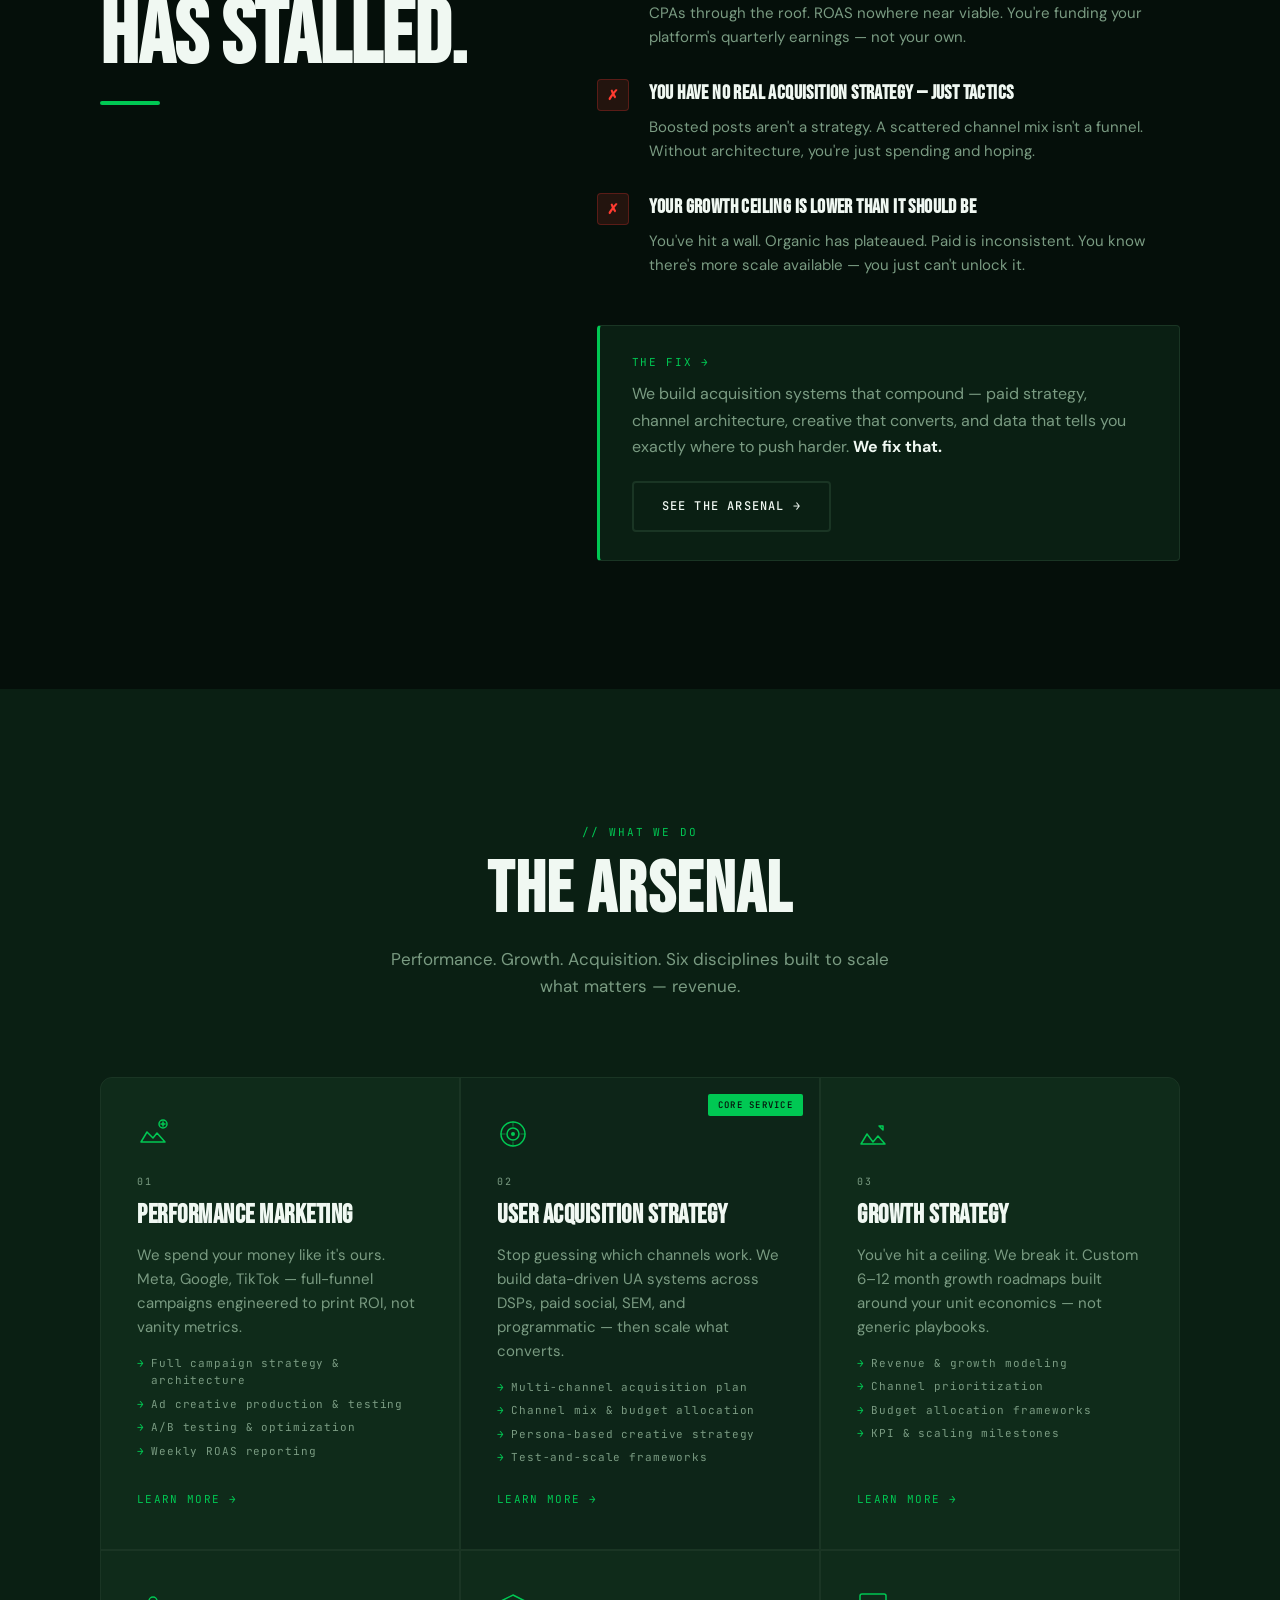
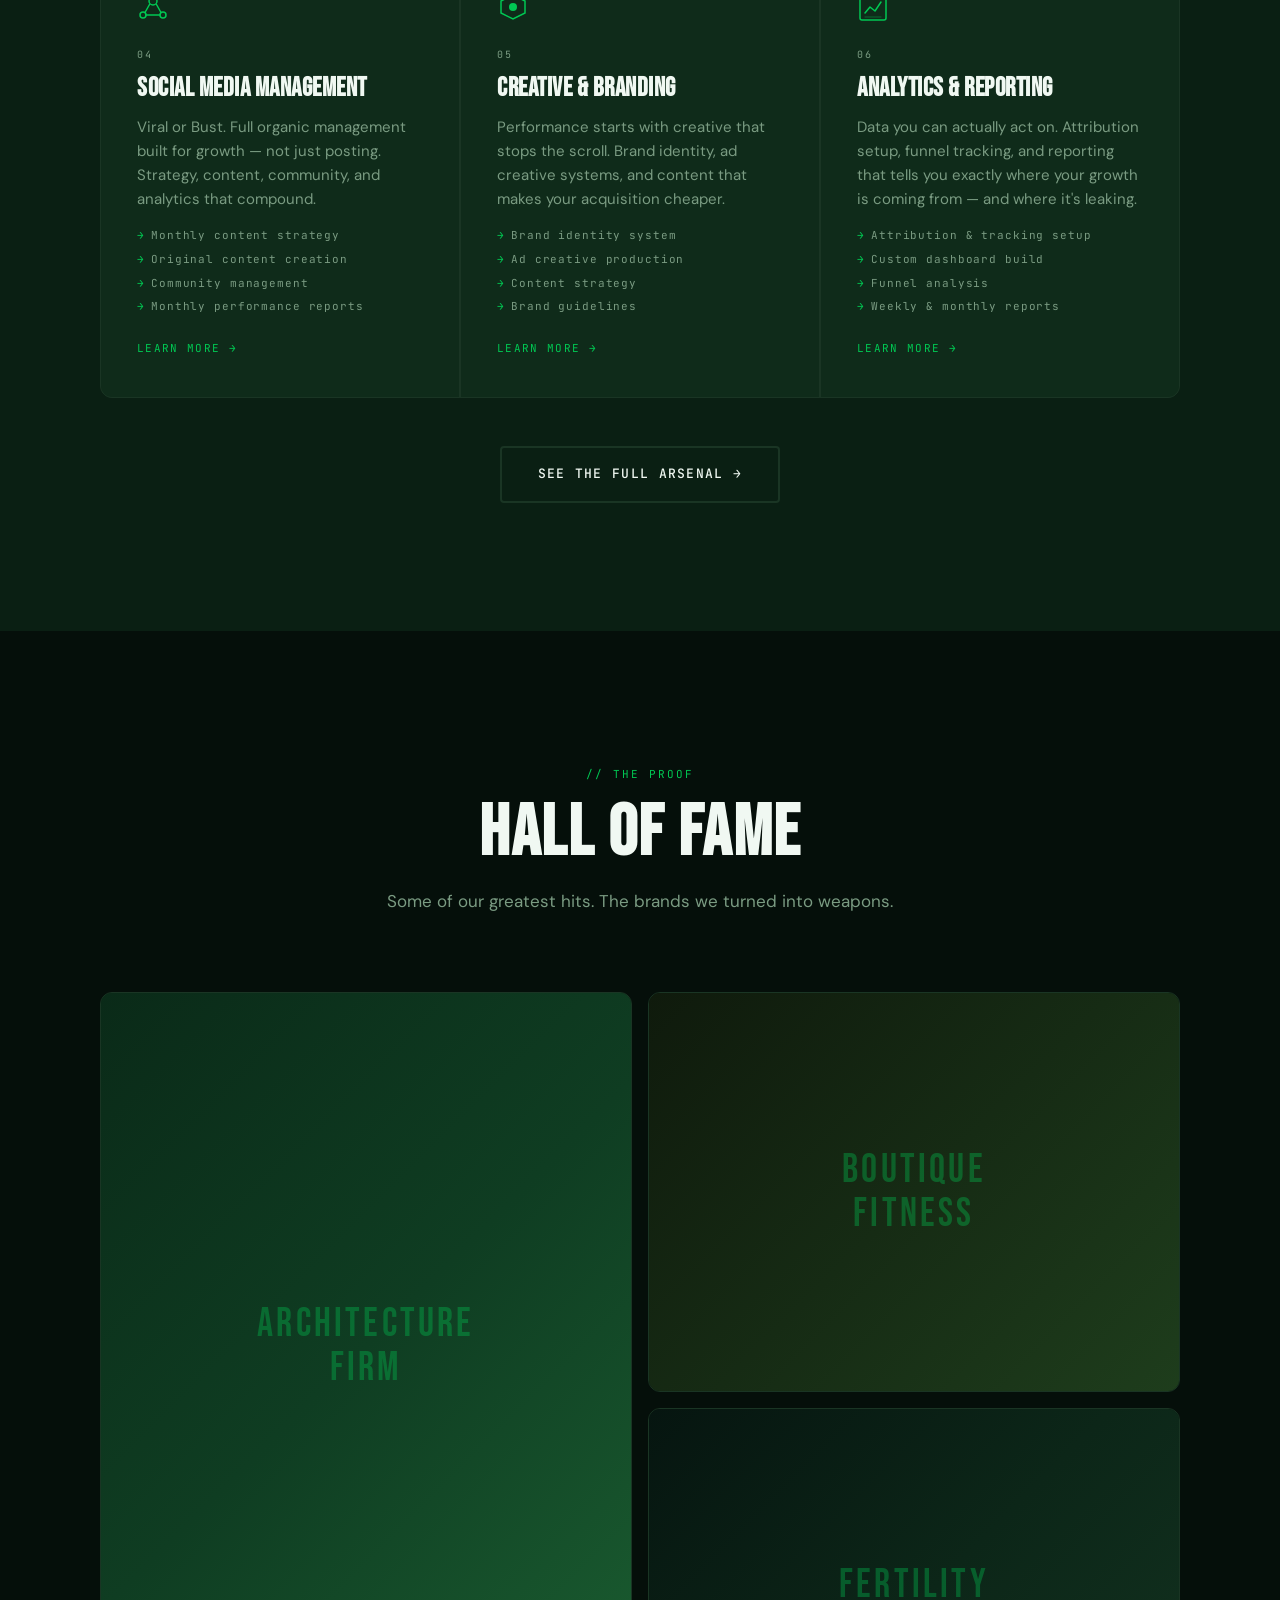
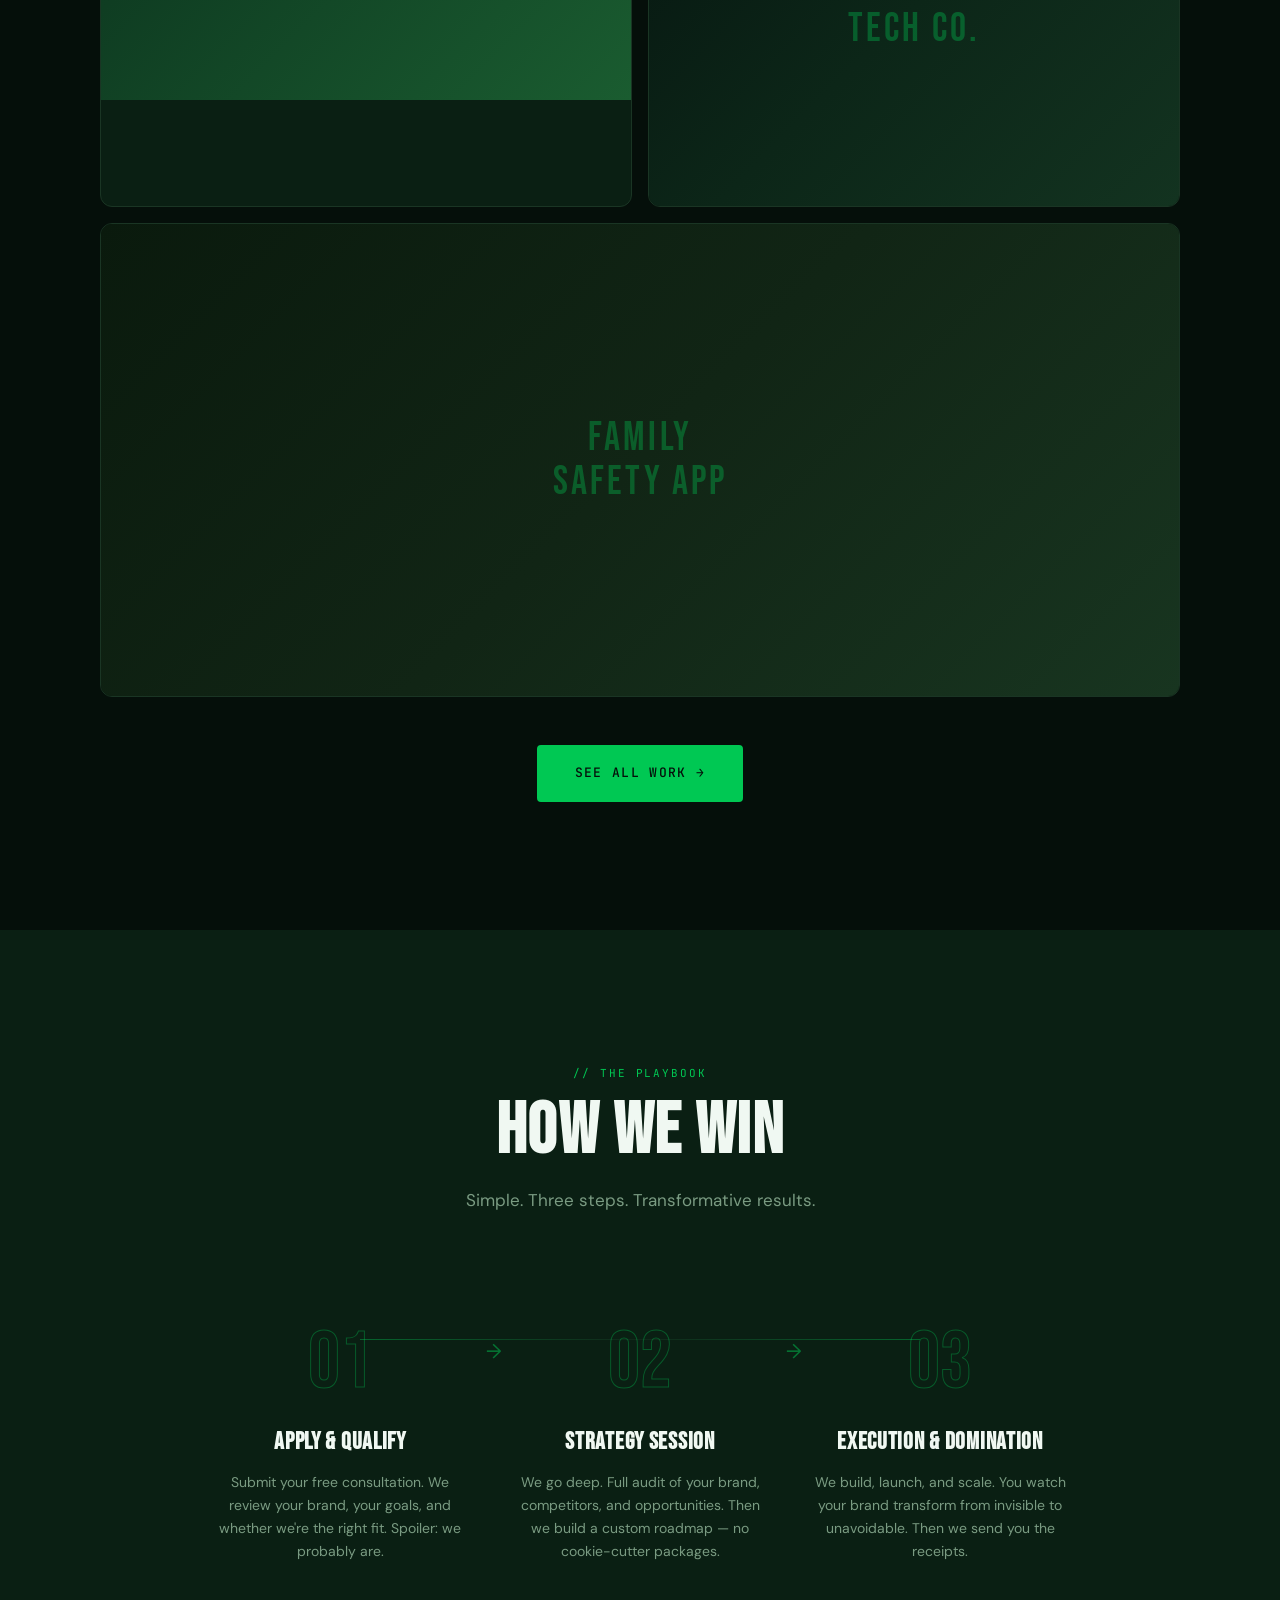
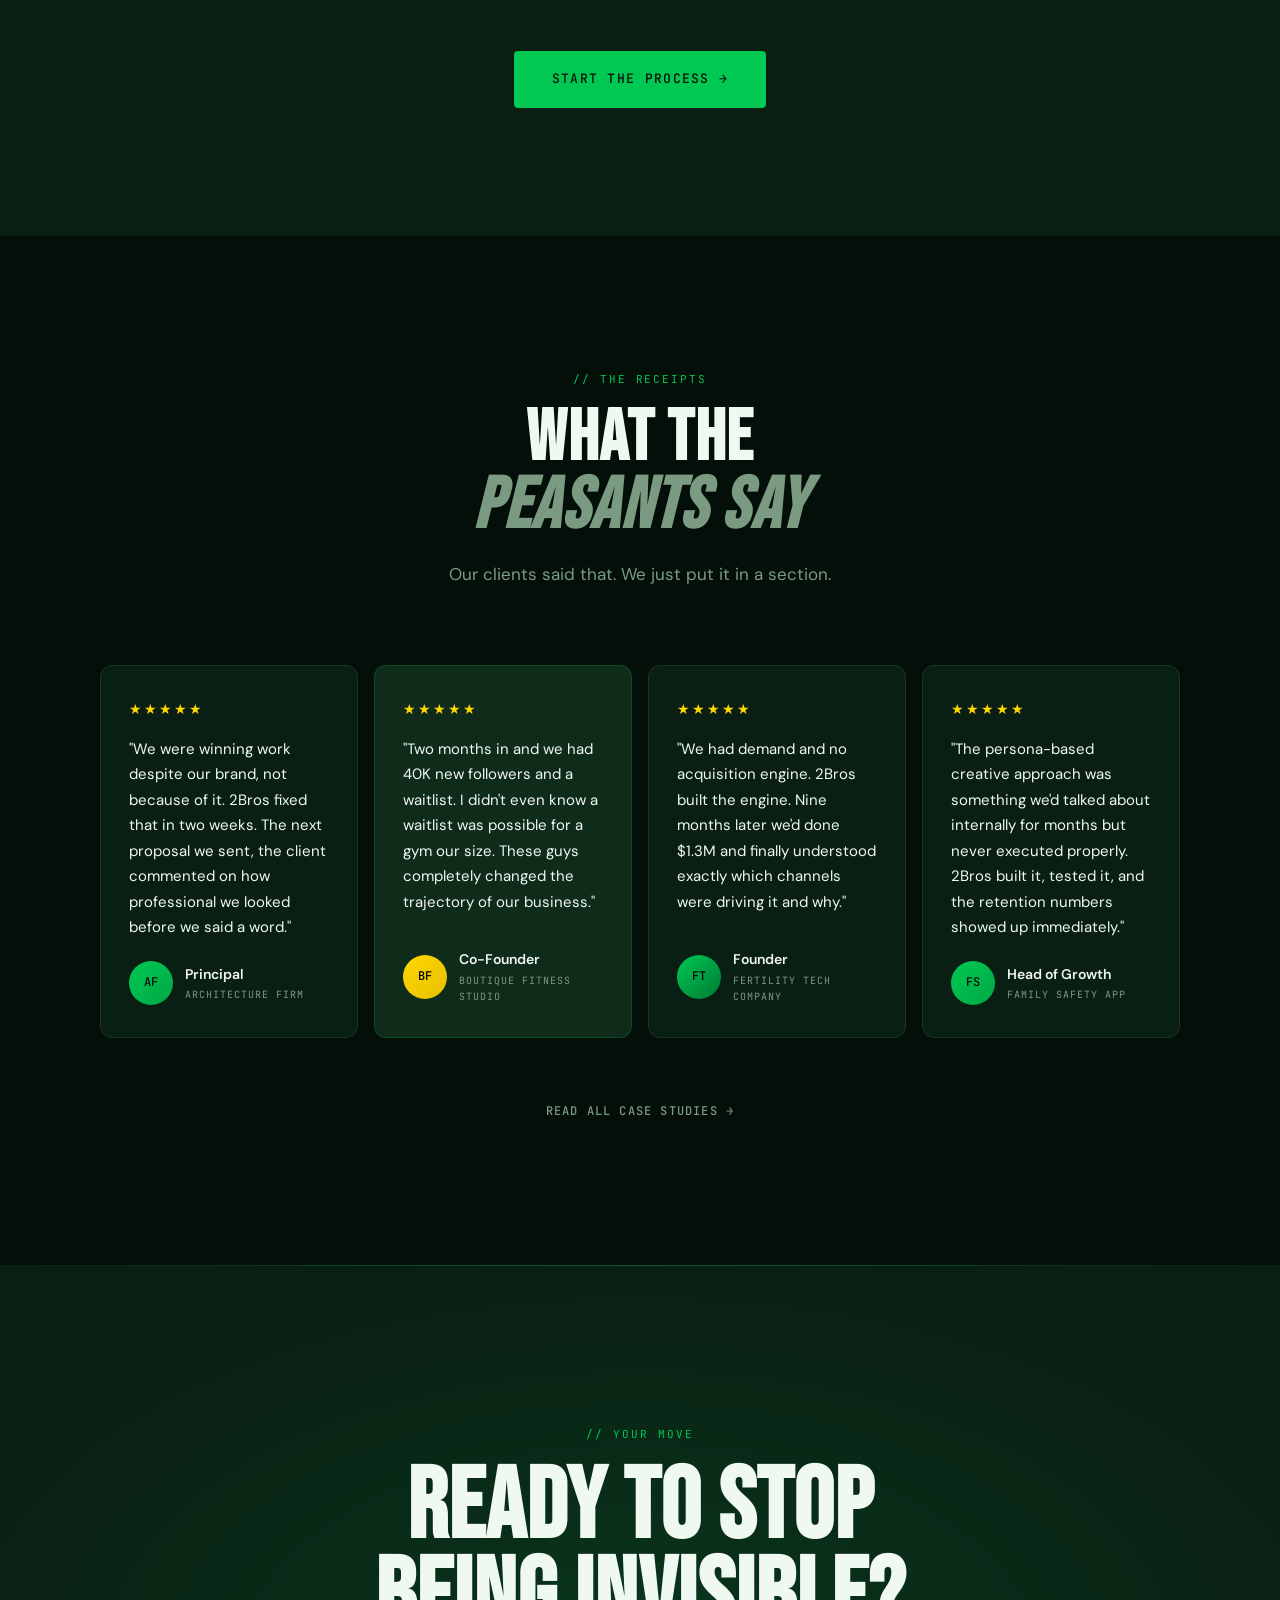
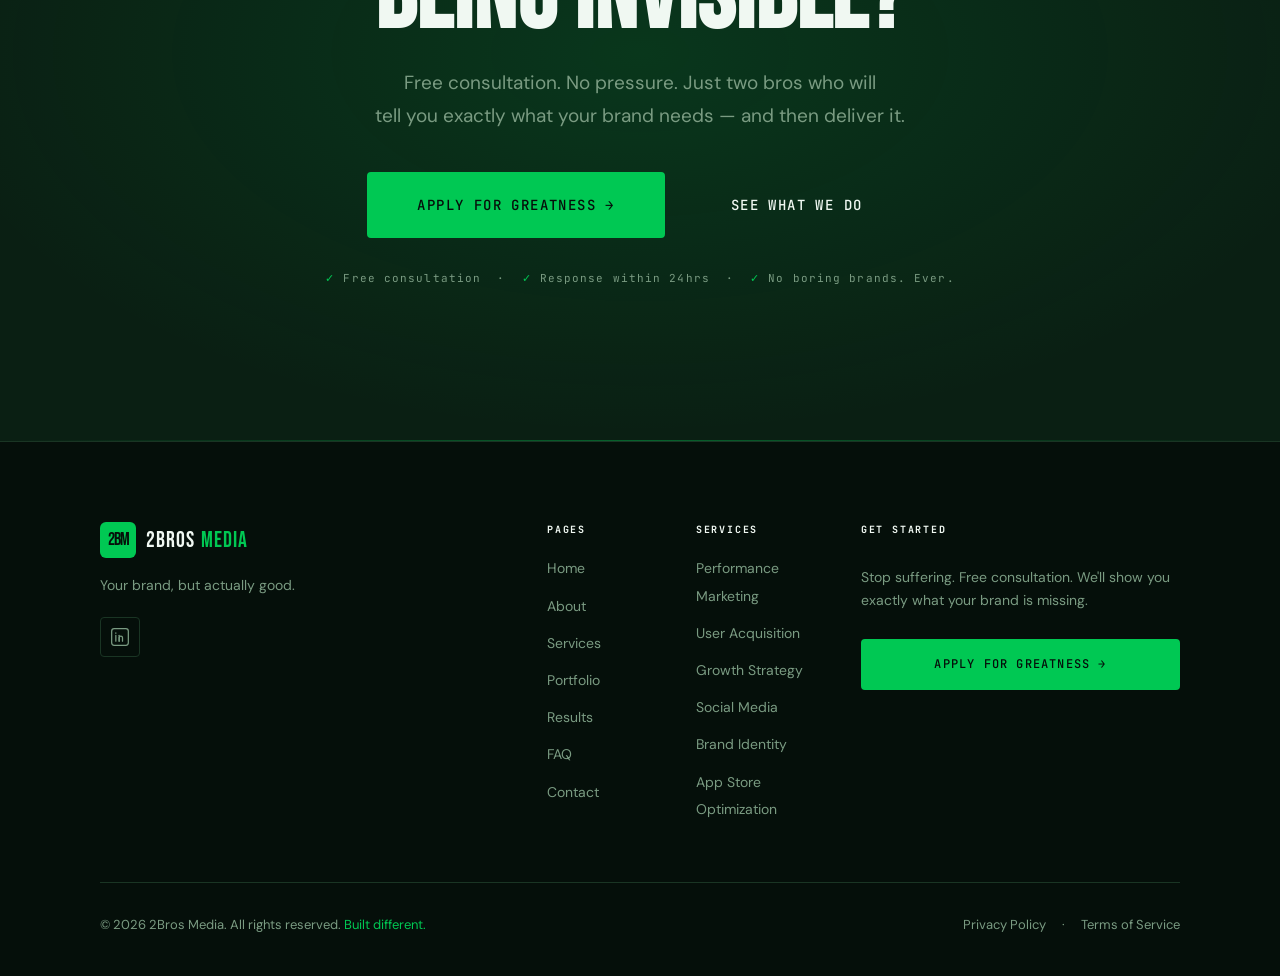
==== commit f1fd1aad: "Adding contact to all pages" ====
--- a/index.html
+++ b/index.html
@@ -27,7 +27,8 @@
   <meta name="twitter:image" content="https://2bros.click/assets/images/og-image.jpg">
 
   <!-- Favicons -->
-  <link rel="icon" type="image/x-icon" href="/favicon.ico">
+  <link rel="icon" type="image/svg+xml" href="/assets/images/favicon.svg">
+<link rel="icon" type="image/x-icon" href="/favicon.ico">
   <link rel="icon" type="image/png" sizes="32x32" href="/assets/images/favicon-32x32.png">
   <link rel="apple-touch-icon" href="/assets/images/apple-touch-icon.png">
 
@@ -243,6 +244,7 @@
       <li><a href="/portfolio/">Portfolio</a></li>
       <li><a href="/results/">Results</a></li>
       <li><a href="/faq/">FAQ</a></li>
+      <li><a href="/contact/">Contact</a></li>
     </ul>
 
     <!-- CTA + Hamburger -->
@@ -269,6 +271,7 @@
       <li><a href="/portfolio/">Portfolio</a></li>
       <li><a href="/results/">Results</a></li>
       <li><a href="/faq/">FAQ</a></li>
+      <li><a href="/contact/">Contact</a></li>
     </ul>
     <a href="/contact/" class="btn btn-primary mobile-menu-cta">Apply For Greatness →</a>
   </nav>
